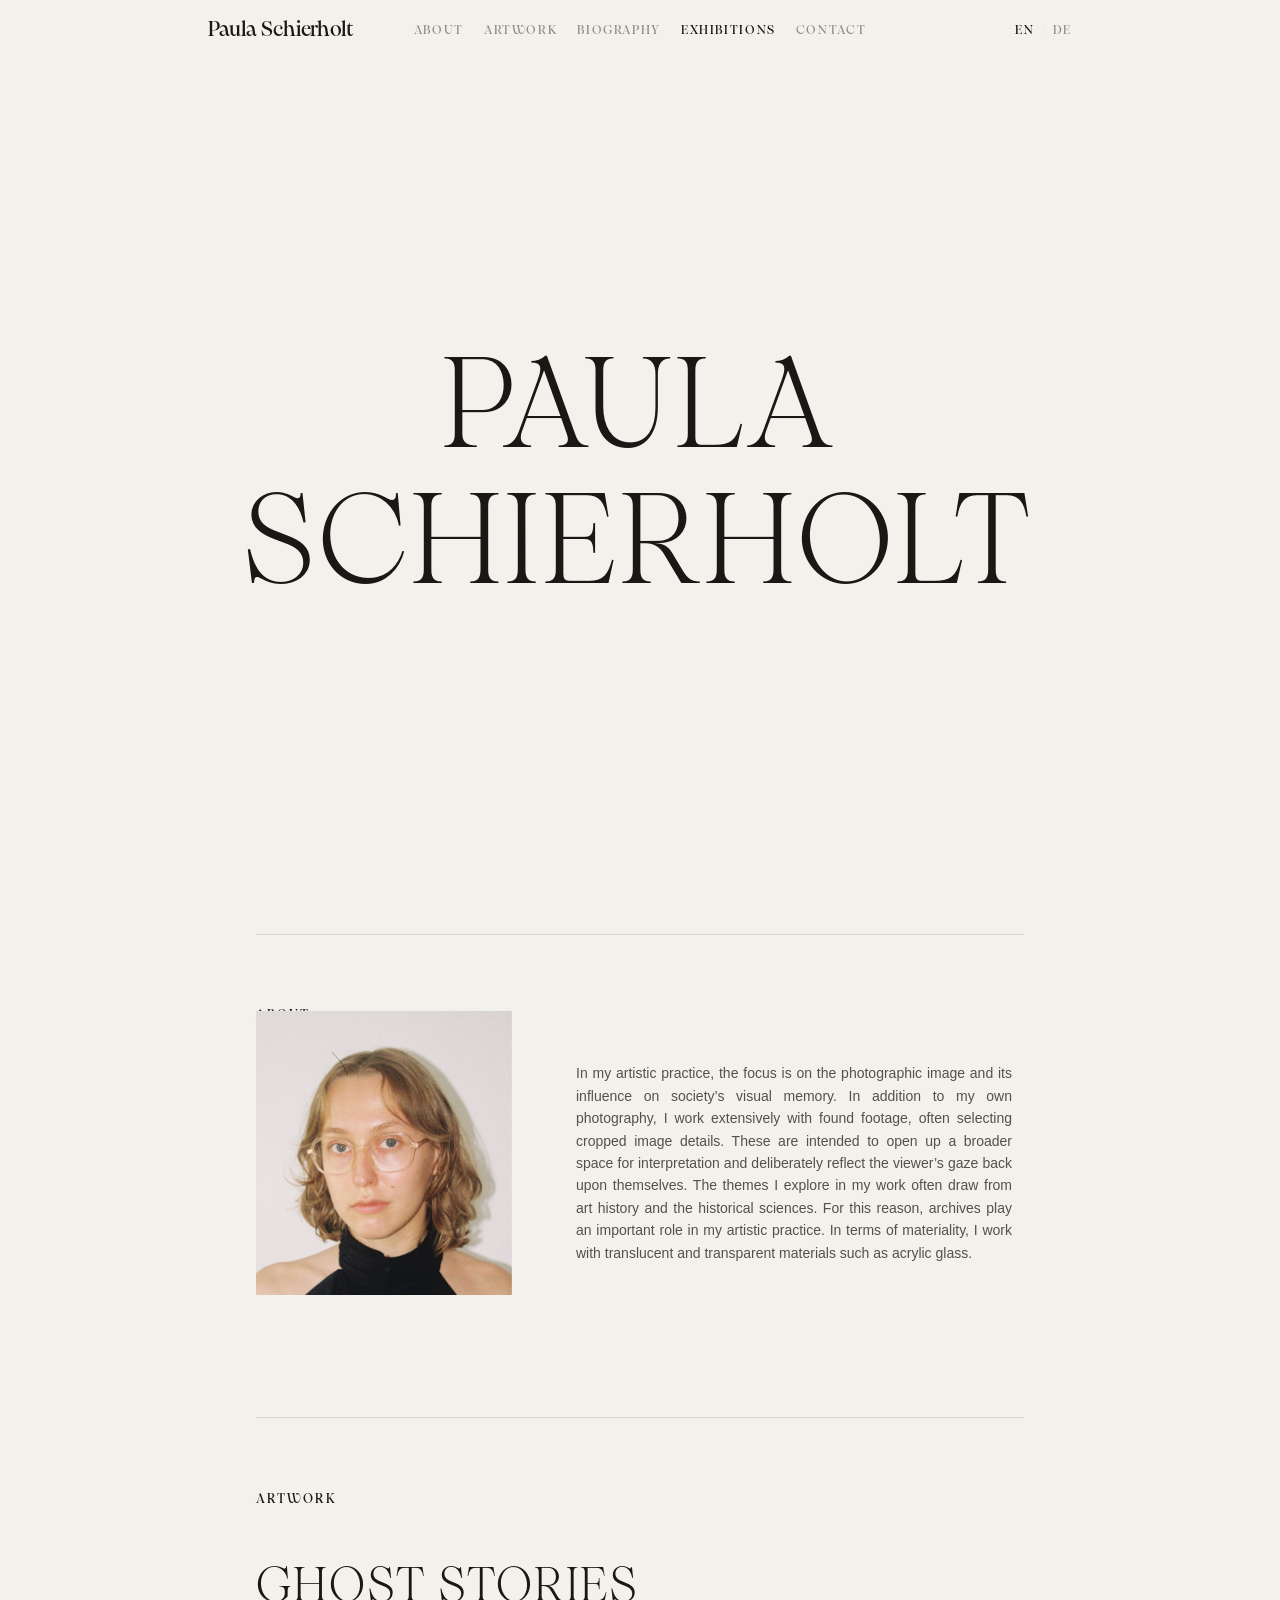
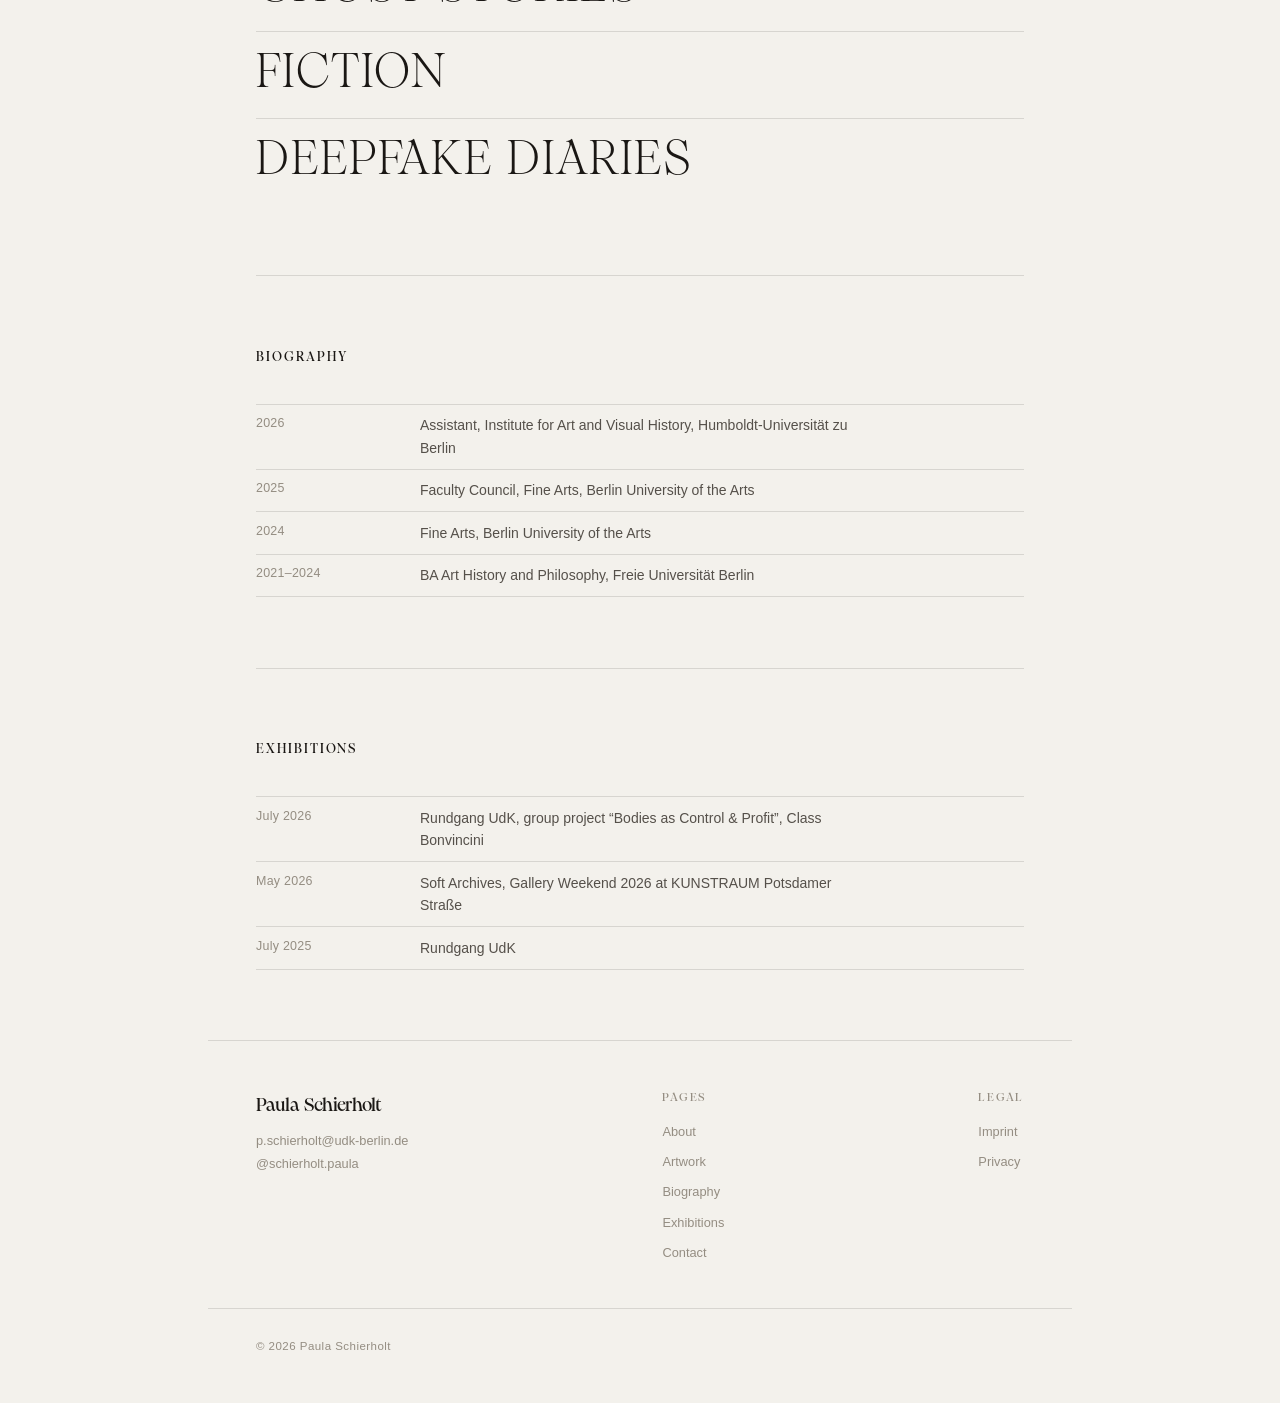
==== index.html @ 26143d78 "Artwork as clickable title list opening a photo modal; parallax; type tweaks - Artwork: big uppercas" ====
<!DOCTYPE html>
<html lang="en" data-lang="en">
<head>
  <meta charset="UTF-8" />
  <meta name="viewport" content="width=device-width, initial-scale=1.0" />
  <meta name="description" content="Paula Schierholt — artist working with the photographic image, found footage, archives and translucent materials." />
  <title>Paula Schierholt</title>
  <link rel="icon" href="assets/favicon.svg" type="image/svg+xml" />
  <link rel="stylesheet" href="css/style.css" />
</head>
<body>
  <a class="skip-link" href="#about"><span class="lang-en">Skip to content</span><span class="lang-de">Zum Inhalt</span></a>

  <header class="site-header">
    <a class="site-title" href="#top">Paula Schierholt</a>
    <nav class="site-nav" aria-label="Primary">
      <a href="#about"><span class="lang-en">About</span><span class="lang-de">Über mich</span></a>
      <a href="#artwork"><span class="lang-en">Artwork</span><span class="lang-de">Kunst</span></a>
      <a href="#biography"><span class="lang-en">Biography</span><span class="lang-de">Biographie</span></a>
      <a href="#exhibitions"><span class="lang-en">Exhibitions</span><span class="lang-de">Ausstellungen</span></a>
      <a href="#contact"><span class="lang-en">Contact</span><span class="lang-de">Kontakt</span></a>
    </nav>
    <div class="lang-switch" role="group" aria-label="Language">
      <button type="button" class="lang-btn" data-set-lang="en" aria-pressed="true">EN</button>
      <span aria-hidden="true" class="lang-switch__sep">/</span>
      <button type="button" class="lang-btn" data-set-lang="de" aria-pressed="false">DE</button>
    </div>
  </header>

  <main id="top" class="site-main">

    <!-- Cover — name -------------------------------------------------------->
    <section class="cover">
      <h1 class="cover__name" data-parallax="0.05">Paula Schierholt</h1>
    </section>

    <!-- About ---------------------------------------------------------------->
    <section id="about" class="section section--about">
      <header class="section__head">
        <h2 class="section__title"><span class="lang-en">About</span><span class="lang-de">Über mich</span></h2>
      </header>
      <div class="about">
        <figure class="about__figure" data-parallax="0.07">
          <img src="assets/img/paula.jpg" alt="Portrait of Paula Schierholt"
               width="1440" height="1600" loading="lazy" />
        </figure>
        <div class="about__text">
          <p class="lang-en">In my artistic practice, the focus is on the photographic image and its influence on society’s visual memory. In addition to my own photography, I work extensively with found footage, often selecting cropped image details. These are intended to open up a broader space for interpretation and deliberately reflect the viewer’s gaze back upon themselves. The themes I explore in my work often draw from art history and the historical sciences. For this reason, archives play an important role in my artistic practice. In terms of materiality, I work with translucent and transparent materials such as acrylic glass.</p>
          <p class="lang-de">Im Zentrum meiner künstlerischen Praxis steht das fotografische Bild und sein Einfluss auf das visuelle Gedächtnis der Gesellschaft. Neben meiner eigenen Fotografie arbeite ich intensiv mit Found Footage und wähle dabei häufig angeschnittene Bildausschnitte. Diese sollen einen größeren Interpretationsraum eröffnen und werfen den Blick der Betrachtenden bewusst auf sie selbst zurück. Die Themen, mit denen ich mich beschäftige, stammen oft aus der Kunstgeschichte und den historischen Wissenschaften. Aus diesem Grund spielen Archive eine wichtige Rolle in meiner künstlerischen Praxis. In Bezug auf die Materialität arbeite ich mit lichtdurchlässigen und transparenten Materialien wie Acrylglas.</p>
        </div>
      </div>
    </section>

    <!-- Artwork -------------------------------------------------------------->
    <section id="artwork" class="section section--artwork">
      <header class="section__head">
        <h2 class="section__title"><span class="lang-en">Artwork</span><span class="lang-de">Kunst</span></h2>
      </header>

      <ul class="worklist">
        <li><button type="button" class="worklist__title" data-work="wd-ghost" aria-haspopup="dialog">Ghost Stories</button></li>
        <li><button type="button" class="worklist__title" data-work="wd-fiction" aria-haspopup="dialog">Fiction</button></li>
        <li><button type="button" class="worklist__title" data-work="wd-deepfake" aria-haspopup="dialog">Deepfake Diaries</button></li>
      </ul>

      <!-- Work details — shown in a modal when a title is clicked -->
      <div class="workdata" hidden>
        <article id="wd-ghost" data-title="Ghost Stories">
          <div class="work__gallery">
            <figure class="work__figure">
              <img src="assets/img/ghost-stories-1.jpg" alt="Ghost Stories — a translucent print on the ground showing four faint, ghostly photographic images." width="1275" height="1700" />
            </figure>
          </div>
          <p class="work__spec"><span class="work__year">2026</span></p>
        </article>

        <article id="wd-fiction" data-title="Fiction">
          <div class="work__gallery">
            <figure class="work__figure">
              <img src="assets/img/fiction-1.jpg" alt="Fiction — installation view: black-and-white archive photographs mounted between acrylic glass, suspended from the ceiling." width="1501" height="2000" />
            </figure>
            <figure class="work__figure">
              <img src="assets/img/fiction-2.jpg" alt="Fiction — detail: cropped archive photographs held between panes of acrylic glass." width="1501" height="2000" />
            </figure>
          </div>
          <p class="work__spec">
            <span class="lang-en">Installation, transparent paper between acrylic glass, archive photos</span>
            <span class="lang-de">Installation, Transparentpapier zwischen Acrylglas, Archivfotografien</span>
            <span class="work__year">2026</span>
          </p>
          <div class="work__desc">
            <div class="lang-en">
              <p>Two family photographs were cut into pieces of equal size. By cutting them up, the background is brought to the foreground. Connections in meaning are revealed, some that have always existed, others that emerged only through the act of cutting. Tiny images take on gigantic proportions. Individual glances, postures, and movements are viewed in isolation and convey more than the original photograph ever could. One discovers hidden dynamics and listens to family members as they tell or withhold their stories. Through these fragments, the photo series opens up a fictional space in which the viewer fills in the gaps with their own narratives, stories drawn from their own memories to complete the incomplete image.</p>
            </div>
            <div class="lang-de">
              <p>Zwei Familienfotografien wurden in gleich große Stücke zerschnitten. Durch das Zerschneiden rückt der Hintergrund in den Vordergrund. Bedeutungszusammenhänge werden sichtbar – manche, die schon immer bestanden, andere, die erst durch den Akt des Schneidens entstanden sind. Winzige Bilder nehmen gigantische Ausmaße an. Einzelne Blicke, Haltungen und Bewegungen werden isoliert betrachtet und sagen mehr aus, als es die ursprüngliche Fotografie je könnte. Man entdeckt verborgene Dynamiken und hört den Familienmitgliedern zu, wie sie ihre Geschichten erzählen oder verschweigen. Durch diese Fragmente eröffnet die Fotoserie einen fiktiven Raum, in dem die Betrachtenden die Lücken mit ihren eigenen Erzählungen füllen – Geschichten aus ihren eigenen Erinnerungen, um das unvollständige Bild zu vervollständigen.</p>
            </div>
          </div>
        </article>

        <article id="wd-deepfake" data-title="Deepfake Diaries">
          <div class="work__gallery">
            <figure class="work__figure">
              <img src="assets/img/deepfake-diaries-1.jpg" alt="Deepfake Diaries — installation view: three illuminated light boxes on a grey wall, each showing a sepia portrait." width="1501" height="2000" />
            </figure>
            <figure class="work__figure">
              <img src="assets/img/deepfake-diaries-2.jpg" alt="Deepfake Diaries — detail: a single illuminated light box showing a softly overlaid portrait." width="1501" height="2000" />
            </figure>
          </div>
          <p class="work__spec">
            <span class="lang-en">Prints on transparent paper, light box</span>
            <span class="lang-de">Drucke auf Transparentpapier, Leuchtkasten</span>
            <span class="work__year">2025</span>
          </p>
          <div class="work__desc">
            <div class="lang-en">
              <p>Reconstructions of past realities are an integral part of historical scholarship. With deepfakes, a new form of visual reconstruction has emerged: it looks deceptively real, but is always merely a replica of what once was. This is because the image draws on traces, photos, letters, voices, and documents, that are preserved in archives and are rarely complete. It is a work with remnants, with fragments.</p>
              <p>The series <em>Deepfake Diaries</em> examines the transformation of memory culture through the use of artificial intelligence. The starting point is the video format of the same name by Terra X, which brings historical figures to life using deepfakes. Here, the digitally generated face of Rosa Luxemburg meets the corresponding archival photograph. Both are printed on transparent paper, lie on top of one another, and together form a new face. The simulation is so precise that the original and the reconstruction almost perfectly align. Only minor deviations betray the illusion.</p>
              <p>But what happens when simulations become the only evidence of a bygone era? Will future generations still be able to distinguish between the original and the simulation? Historical images strive for neutrality. Yet they reflect not only the past, but also the present, the narratives, and the power dynamics of their current context.</p>
            </div>
            <div class="lang-de">
              <p>Rekonstruktionen vergangener Wirklichkeiten sind fester Bestandteil der Geschichtswissenschaft. Mit Deepfakes ist eine neue Form der visuellen Rekonstruktion entstanden: Sie wirkt täuschend echt, ist aber stets nur ein Abbild dessen, was einmal war. Denn das Bild stützt sich auf Spuren – Fotos, Briefe, Stimmen und Dokumente –, die in Archiven bewahrt werden und selten vollständig sind. Es ist eine Arbeit mit Überresten, mit Fragmenten.</p>
              <p>Die Serie <em>Deepfake Diaries</em> untersucht den Wandel der Erinnerungskultur durch den Einsatz künstlicher Intelligenz. Ausgangspunkt ist das gleichnamige Videoformat von Terra X, das historische Persönlichkeiten mithilfe von Deepfakes zum Leben erweckt. Hier trifft das digital erzeugte Gesicht Rosa Luxemburgs auf die entsprechende Archivfotografie. Beide sind auf Transparentpapier gedruckt, liegen übereinander und bilden gemeinsam ein neues Gesicht. Die Simulation ist so präzise, dass Original und Rekonstruktion nahezu vollständig übereinstimmen. Nur geringe Abweichungen verraten die Illusion.</p>
              <p>Doch was geschieht, wenn Simulationen zum einzigen Zeugnis einer vergangenen Epoche werden? Werden künftige Generationen noch zwischen Original und Simulation unterscheiden können? Historische Bilder streben nach Neutralität. Und doch spiegeln sie nicht nur die Vergangenheit wider, sondern auch die Gegenwart, die Narrative und die Machtverhältnisse ihres jeweiligen Kontexts.</p>
            </div>
          </div>
        </article>
      </div>
    </section>

    <!-- Biography ------------------------------------------------------------>
    <section id="biography" class="section section--biography">
      <header class="section__head">
        <h2 class="section__title"><span class="lang-en">Biography</span><span class="lang-de">Biographie</span></h2>
      </header>
      <dl class="timeline">
        <div class="timeline__row">
          <dt class="timeline__year">2026</dt>
          <dd class="timeline__desc">
            <span class="lang-en">Assistant, Institute for Art and Visual History, Humboldt-Universität zu Berlin</span>
            <span class="lang-de">Mitarbeit im Institut für Kunst- und Bildgeschichte, Humboldt-Universität zu Berlin</span>
          </dd>
        </div>
        <div class="timeline__row">
          <dt class="timeline__year">2025</dt>
          <dd class="timeline__desc">
            <span class="lang-en">Faculty Council, Fine Arts, Berlin University of the Arts</span>
            <span class="lang-de">Fakultätsrat Bildende Kunst, Universität der Künste Berlin</span>
          </dd>
        </div>
        <div class="timeline__row">
          <dt class="timeline__year">2024</dt>
          <dd class="timeline__desc">
            <span class="lang-en">Fine Arts, Berlin University of the Arts</span>
            <span class="lang-de">Bildende Kunst, Universität der Künste Berlin</span>
          </dd>
        </div>
        <div class="timeline__row">
          <dt class="timeline__year">2021–2024</dt>
          <dd class="timeline__desc">
            <span class="lang-en">BA Art History and Philosophy, Freie Universität Berlin</span>
            <span class="lang-de">BA Kunstgeschichte und Philosophie, Freie Universität Berlin</span>
          </dd>
        </div>
      </dl>
    </section>

    <!-- Exhibitions ---------------------------------------------------------->
    <section id="exhibitions" class="section section--exhibitions">
      <header class="section__head">
        <h2 class="section__title"><span class="lang-en">Exhibitions</span><span class="lang-de">Ausstellungen</span></h2>
      </header>
      <dl class="timeline">
        <div class="timeline__row">
          <dt class="timeline__year"><span class="lang-en">July 2026</span><span class="lang-de">Juli 2026</span></dt>
          <dd class="timeline__desc">
            <span class="lang-en">Rundgang UdK, group project “Bodies as Control &amp; Profit”, Class Bonvincini</span>
            <span class="lang-de">Rundgang UdK, Gruppenprojekt „Bodies as Control &amp; Profit“, Klasse Bonvincini</span>
          </dd>
        </div>
        <div class="timeline__row">
          <dt class="timeline__year"><span class="lang-en">May 2026</span><span class="lang-de">Mai 2026</span></dt>
          <dd class="timeline__desc">
            <span class="lang-en">Soft Archives, Gallery Weekend 2026 at KUNSTRAUM Potsdamer Straße</span>
            <span class="lang-de">Soft Archives, Gallery Weekend 2026 im KUNSTRAUM Potsdamer Straße</span>
          </dd>
        </div>
        <div class="timeline__row">
          <dt class="timeline__year"><span class="lang-en">July 2025</span><span class="lang-de">Juli 2025</span></dt>
          <dd class="timeline__desc">Rundgang UdK</dd>
        </div>
      </dl>
    </section>

  </main>

  <footer id="contact" class="site-footer">
    <div class="site-footer__cols">
      <address class="footer-contact">
        <p class="footer-contact__name">Paula Schierholt</p>
        <p><a href="mailto:p.schierholt@udk-berlin.de">p.schierholt@udk-berlin.de</a></p>
        <p><a href="https://www.instagram.com/schierholt.paula/" target="_blank" rel="noopener">@schierholt.paula</a></p>
      </address>
      <nav class="footer-nav" aria-label="Pages">
        <h2 class="footer-nav__title"><span class="lang-en">Pages</span><span class="lang-de">Seiten</span></h2>
        <ul>
          <li><a href="#about"><span class="lang-en">About</span><span class="lang-de">Über mich</span></a></li>
          <li><a href="#artwork"><span class="lang-en">Artwork</span><span class="lang-de">Kunst</span></a></li>
          <li><a href="#biography"><span class="lang-en">Biography</span><span class="lang-de">Biographie</span></a></li>
          <li><a href="#exhibitions"><span class="lang-en">Exhibitions</span><span class="lang-de">Ausstellungen</span></a></li>
          <li><a href="#contact"><span class="lang-en">Contact</span><span class="lang-de">Kontakt</span></a></li>
        </ul>
      </nav>
      <nav class="footer-nav" aria-label="Legal">
        <h2 class="footer-nav__title"><span class="lang-en">Legal</span><span class="lang-de">Rechtliches</span></h2>
        <ul>
          <li><a href="impressum.html"><span class="lang-en">Imprint</span><span class="lang-de">Impressum</span></a></li>
          <li><a href="datenschutz.html"><span class="lang-en">Privacy</span><span class="lang-de">Datenschutz</span></a></li>
        </ul>
      </nav>
    </div>
    <hr class="site-footer__rule" />
    <p class="site-footer__copy">&copy; <span id="year"></span> Paula Schierholt</p>
  </footer>

  <script src="js/main.js"></script>
</body>
</html>
---- css/style.css ----
/* ==========================================================================
   Paula Schierholt — stylesheet
   A quiet, gallery-like minimalist layout.
   Body: Helvetica Neue · Titles/display: PP Pangaia
   ========================================================================== */

/* Fonts --------------------------------------------------------------------
   PP Pangaia (Pangram Pangram Foundry) — used for titles and large display.
   Free-for-Personal-Use edition; see assets/fonts/ (EULA + README).
   Only the weight actually referenced in CSS is downloaded by the browser.
   -------------------------------------------------------------------------- */
@font-face {
  font-family: "PP Pangaia";
  src: url("../assets/fonts/PPPangaia-Ultralight.otf") format("opentype");
  font-weight: 200;
  font-style: normal;
  font-display: swap;
}
@font-face {
  font-family: "PP Pangaia";
  src: url("../assets/fonts/PPPangaia-Medium.otf") format("opentype");
  font-weight: 500;
  font-style: normal;
  font-display: swap;
}
@font-face {
  font-family: "PP Pangaia";
  src: url("../assets/fonts/PPPangaia-Bold.otf") format("opentype");
  font-weight: 700;
  font-style: normal;
  font-display: swap;
}
@font-face {
  font-family: "PP Pangaia";
  src: url("../assets/fonts/PPPangaia-UltralightItalic.otf") format("opentype");
  font-weight: 200;
  font-style: italic;
  font-display: swap;
}
@font-face {
  font-family: "PP Pangaia";
  src: url("../assets/fonts/PPPangaia-MediumItalic.otf") format("opentype");
  font-weight: 500;
  font-style: italic;
  font-display: swap;
}

:root {
  /* Warm, archival paper palette */
  --color-bg: #f3f1ec;
  --color-fg: #1a1714;
  --color-soft: #55504a;          /* subtle body-text colour */
  --color-muted: #948d82;
  --color-line: rgba(26, 23, 20, 0.13);

  --font: "Helvetica Neue", Helvetica, Arial, "Segoe UI", Roboto, sans-serif;
  --font-title: "PP Pangaia", "Iowan Old Style", Georgia, "Times New Roman", serif;

  --text: 0.875rem;               /* consistent body-content size */
  --text-small: 0.78rem;          /* secondary: specs, years, labels */
  --measure: 56ch;                /* reading width */
  --max-width: 54rem;             /* centred content column */
  --gutter: clamp(1.25rem, 4vw, 3rem);
  --section-gap: clamp(2.75rem, 5.5vw, 4.5rem);
}

/* Reset --------------------------------------------------------------------- */
*,
*::before,
*::after { box-sizing: border-box; }

html {
  -webkit-text-size-adjust: 100%;
  scroll-behavior: smooth;
  scroll-padding-top: 4.5rem;
  overflow-x: clip;   /* contain the full-bleed cover; keeps sticky header intact */
}

body {
  margin: 0;
  background: var(--color-bg);
  color: var(--color-fg);
  font-family: var(--font);
  font-size: clamp(0.875rem, 0.84rem + 0.12vw, 0.95rem);
  line-height: 1.6;
  font-weight: 400;
  -webkit-font-smoothing: antialiased;
  text-rendering: optimizeLegibility;
}

img { max-width: 100%; height: auto; display: block; }

a {
  color: inherit;
  text-decoration: none;
  text-underline-offset: 0.18em;
  text-decoration-thickness: 1px;
}
a:hover,
a:focus-visible { text-decoration: underline; }

:focus-visible {
  outline: 2px solid var(--color-fg);
  outline-offset: 3px;
}

/* Language toggle ----------------------------------------------------------- */
html[data-lang="en"] .lang-de { display: none; }
html[data-lang="de"] .lang-en { display: none; }

/* Skip link ----------------------------------------------------------------- */
.skip-link {
  position: absolute;
  left: -999px;
  top: 0;
  background: var(--color-fg);
  color: var(--color-bg);
  padding: 0.5rem 0.9rem;
  z-index: 100;
}
.skip-link:focus { left: 0.5rem; top: 0.5rem; }

/* Header -------------------------------------------------------------------- */
.site-header {
  position: sticky;
  top: 0;
  z-index: 50;
  display: grid;
  grid-template-columns: 1fr auto 1fr;
  align-items: center;
  gap: 0.5rem 1.5rem;
  padding-block: 0.9rem;
  padding-inline: max(var(--gutter), calc((100% - var(--max-width)) / 2));
  background: color-mix(in srgb, var(--color-bg) 86%, transparent);
  backdrop-filter: saturate(140%) blur(8px);
  transition: transform 0.3s ease;
}
.site-header--hidden { transform: translateY(-100%); }
.site-title { justify-self: start; }
.site-nav { justify-self: center; }
.lang-switch { justify-self: end; }

@media (max-width: 46rem) {
  .site-header { grid-template-columns: 1fr auto; row-gap: 0.6rem; }
  .site-title { grid-column: 1; }
  .lang-switch { grid-column: 2; }
  .site-nav { grid-column: 1 / -1; justify-self: center; }
}

.site-title {
  font-family: var(--font-title);
  font-size: clamp(1.05rem, 0.95rem + 0.5vw, 1.3rem);
  font-weight: 500;
  letter-spacing: 0.01em;
  white-space: nowrap;
}

.site-nav {
  display: flex;
  flex-wrap: wrap;
  gap: 0.8rem 1.25rem;
}
.site-nav a {
  font-family: var(--font-title);
  font-size: 0.78rem;
  letter-spacing: 0.13em;
  text-transform: uppercase;
  color: var(--color-muted);
}
.site-nav a:hover,
.site-nav a:focus-visible {
  color: var(--color-fg);
  text-decoration: none;
}
.site-nav a[aria-current="true"] { color: var(--color-fg); }

/* Language switch ----------------------------------------------------------- */
.lang-switch {
  display: flex;
  align-items: baseline;
  gap: 0.4rem;
  font-family: var(--font-title);
  font-size: 0.78rem;
  letter-spacing: 0.13em;
}
.lang-btn {
  appearance: none;
  background: none;
  border: 0;
  margin: 0;
  padding: 0;
  cursor: pointer;
  font: inherit;
  letter-spacing: inherit;
  color: var(--color-muted);
  transition: color 0.2s ease;
}
.lang-btn:hover { color: var(--color-fg); }
.lang-btn[aria-pressed="true"] { color: var(--color-fg); }
.lang-switch__sep { color: var(--color-line); }

/* Main / layout ------------------------------------------------------------- */
.site-main {
  width: 100%;
  max-width: var(--max-width);
  margin-inline: auto;
  padding-inline: var(--gutter);
}

.section {
  padding-block: var(--section-gap);
  border-top: 1px solid var(--color-line);
}
.section:first-child { border-top: 0; }

/* Cover — name, fills the first view (full-bleed) -------------------------- */
.cover {
  min-height: calc(100vh - 3.75rem);
  min-height: calc(100svh - 3.75rem);
  margin-inline: calc(50% - 50vw);   /* break out of the centred column */
  margin-bottom: clamp(1rem, 3vw, 2rem);
  padding-inline: var(--gutter);
  display: flex;
  align-items: center;
  justify-content: center;
}
.cover__name {
  margin: 0;
  font-family: var(--font-title);
  font-size: clamp(2.5rem, 11vw, 8rem);
  font-weight: 200;                 /* Ultralight — thinner */
  line-height: 1.06;
  letter-spacing: 0.05em;
  text-transform: uppercase;        /* big (capital) letters */
  text-align: center;
  text-wrap: balance;
}

.section__head {
  margin-bottom: clamp(1.4rem, 3vw, 2.25rem);
}
.section__title {
  margin: 0;
  font-family: var(--font-title);
  font-size: 0.82rem;
  font-weight: 500;
  letter-spacing: 0.15em;
  text-transform: uppercase;
}

/* About --------------------------------------------------------------------- */
.about {
  display: grid;
  grid-template-columns: minmax(0, 16rem) minmax(0, 1fr);
  gap: clamp(1.5rem, 5vw, 4rem);
  align-items: start;
}
.about__figure { margin: 0; }
.about__figure img { width: 100%; }
.about__text {
  max-width: var(--measure);
  font-size: var(--text);
  color: var(--color-soft);
  text-align: justify;
  hyphens: auto;
  -webkit-hyphens: auto;
}
.about__text p { margin: 0; }

@media (max-width: 46rem) {
  .about { grid-template-columns: 1fr; }
  .about__figure { max-width: 15rem; }
}

/* Artwork ------------------------------------------------------------------- */
.work {
  padding-top: clamp(1.75rem, 4vw, 2.75rem);
  padding-bottom: clamp(1.1rem, 2.4vw, 1.6rem);
}
.work + .work { border-top: 1px solid var(--color-line); }
.work:first-of-type { padding-top: 0; }
.work:last-of-type { border-bottom: 1px solid var(--color-line); }

.work__intro {
  display: flex;
  align-items: baseline;
  justify-content: space-between;
  flex-wrap: wrap;
  gap: 0.4rem 1.5rem;
  margin-bottom: clamp(1.1rem, 2.4vw, 1.75rem);
}
.work__title {
  margin: 0;
  font-family: var(--font-title);
  font-size: clamp(1.05rem, 0.95rem + 0.5vw, 1.3rem);  /* matches .site-title */
  font-weight: 500;
  letter-spacing: 0.01em;
}
.work__spec {
  margin: 0;
  font-family: var(--font-title);
  font-style: italic;
  font-weight: 200;
  letter-spacing: 0.05em;
  color: var(--color-soft);
  font-size: var(--text);
  text-align: right;
}
.work__year { display: block; }

.work__gallery {
  display: grid;
  grid-template-columns: repeat(2, 1fr);
  gap: clamp(0.75rem, 1.8vw, 1.5rem);
  align-items: start;
}
.work__figure { margin: 0; }
.work__figure img {
  width: 100%;
  display: block;
  cursor: zoom-in;   /* subtle, native zoom affordance — no icon overlay */
}

@media (max-width: 40rem) {
  .work__gallery { grid-template-columns: 1fr; max-width: 22rem; }
  .work__intro { max-width: 22rem; }
  .work__spec { text-align: left; }
}

/* Unfolding description ----------------------------------------------------- */
.work__text {
  margin-top: clamp(0.85rem, 1.6vw, 1.15rem);
  border-top: 1px solid var(--color-line);
}
.work__text > summary {
  list-style: none;
  cursor: pointer;
  display: inline-flex;
  align-items: center;
  gap: 0.5rem;
  padding: 0.55rem 0 0;
  font-size: 0.72rem;
  letter-spacing: 0.02em;
  color: var(--color-muted);
  transition: color 0.2s ease;
}
.work__text > summary::-webkit-details-marker { display: none; }
.work__text > summary::before {
  content: "";
  width: 0.4rem;
  height: 0.4rem;
  flex: none;
  border-right: 1px solid currentColor;
  border-bottom: 1px solid currentColor;
  transform: translateY(-0.1rem) rotate(45deg);   /* chevron ▼ */
  transition: transform 0.25s ease;
}
.work__text[open] > summary::before {
  transform: translateY(0.05rem) rotate(-135deg); /* chevron ▲ */
}
.work__text > summary:hover { color: var(--color-fg); }

.work__toggle-label--open { display: none; }
.work__text[open] .work__toggle-label--closed { display: none; }
.work__text[open] .work__toggle-label--open { display: inline; }

.work__prose {
  padding-top: 0.6rem;
  max-width: var(--measure);
  color: var(--color-soft);
  font-size: var(--text);
}
.work__prose p { margin: 0 0 0.9em; }
.work__prose p:last-child { margin-bottom: 0; }

/* Artwork — clickable title list ------------------------------------------- */
.worklist { list-style: none; margin: 0; padding: 0; }
.worklist li + li { border-top: 1px solid var(--color-line); }
.worklist__title {
  display: block;
  width: 100%;
  text-align: left;
  appearance: none;
  background: none;
  border: 0;
  cursor: pointer;
  padding: clamp(0.55rem, 1.5vw, 1rem) 0;
  color: var(--color-fg);
  font-family: var(--font-title);
  font-weight: 200;
  font-size: clamp(1.6rem, 4.5vw, 3rem);
  line-height: 1.12;
  letter-spacing: 0.06em;
  text-transform: uppercase;
}
.worklist__title:hover,
.worklist__title:focus-visible { font-style: italic; }

/* Artwork — modal (photos + title + read more) ----------------------------- */
.wmodal {
  position: fixed;
  inset: 0;
  z-index: 200;
  display: flex;
  flex-direction: column;
  padding: clamp(1rem, 4vw, 3rem);
  background: color-mix(in srgb, var(--color-bg) 92%, #000);
  opacity: 0;
  visibility: hidden;
  transition: opacity 0.2s ease, visibility 0.2s ease;
  overflow-y: auto;
}
.wmodal[aria-hidden="false"] { opacity: 1; visibility: visible; }
.wmodal__close {
  position: fixed;
  top: clamp(0.75rem, 2vw, 1.5rem);
  right: clamp(0.75rem, 2vw, 1.5rem);
  appearance: none;
  background: none;
  border: 0;
  padding: 0.5rem;
  cursor: pointer;
  color: var(--color-fg);
  font-size: 1.6rem;
  line-height: 1;
  z-index: 2;
}
.wmodal__scroll { margin: auto; width: 100%; }
.wmodal__inner {
  max-width: 64rem;
  margin-inline: auto;
  display: flex;
  flex-direction: column;
  align-items: center;
  gap: clamp(1.25rem, 3vw, 2rem);
}
.wmodal__gallery {
  display: flex;
  justify-content: center;
  align-items: flex-start;
  gap: clamp(0.75rem, 2vw, 1.5rem);
  width: 100%;
}
.wmodal__gallery img {
  max-height: 60vh;
  width: auto;
  max-width: 100%;
  object-fit: contain;
}
.wmodal__gallery[data-count="2"] img { max-width: 48%; }
.wmodal__meta { text-align: center; max-width: var(--measure); width: 100%; }
.wmodal__title {
  margin: 0;
  font-family: var(--font-title);
  font-weight: 200;
  font-size: clamp(1.3rem, 3vw, 2rem);
  letter-spacing: 0.06em;
  text-transform: uppercase;
}
.wmodal__spec {
  margin: 0.5rem 0 0;
  font-family: var(--font-title);
  font-style: italic;
  font-weight: 200;
  letter-spacing: 0.05em;
  color: var(--color-soft);
  font-size: var(--text);
}
.wmodal__textwrap { margin-top: 0.5rem; display: flex; justify-content: center; }
.wmodal .work__text { border-top: 0; margin-top: 0; }
.wmodal .work__prose { text-align: left; }

@media (max-width: 40rem) {
  .wmodal__gallery { flex-wrap: wrap; }
  .wmodal__gallery img,
  .wmodal__gallery[data-count="2"] img { max-width: 100%; max-height: 44vh; }
}

/* Timeline (biography / exhibitions) ---------------------------------------- */
.timeline { margin: 0; }
.timeline__row {
  display: grid;
  grid-template-columns: 8.5rem 1fr;
  gap: 0.3rem 1.75rem;
  padding: 0.6rem 0;
  border-top: 1px solid var(--color-line);
}
.timeline__row:last-child { border-bottom: 1px solid var(--color-line); }
.timeline__year {
  margin: 0;
  font-size: var(--text-small);
  color: var(--color-muted);
  font-variant-numeric: tabular-nums;
  letter-spacing: 0.02em;
}
.timeline__desc {
  margin: 0;
  max-width: var(--measure);
  font-size: var(--text);
  color: var(--color-soft);
}

@media (max-width: 40rem) {
  .timeline__row { grid-template-columns: 1fr; gap: 0.15rem; }
}

/* Contact ------------------------------------------------------------------- */
.contact {
  font-style: normal;
  font-size: var(--text);
  line-height: 1.9;
  color: var(--color-muted);        /* same shade as .work__spec */
}
.contact p { margin: 0; }
.contact__name { font-weight: 500; }
.contact a { color: inherit; }
.contact a:hover,
.contact a:focus-visible { color: var(--color-fg); }

/* Legal pages --------------------------------------------------------------- */
.legal__body {
  max-width: var(--measure);
  font-size: var(--text);
  color: var(--color-soft);
}
.legal__body p { margin: 0 0 1em; }
.legal__body p:last-child { margin-bottom: 0; }
.legal__note { color: var(--color-muted); }

/* Footer -------------------------------------------------------------------- */
.site-footer {
  max-width: var(--max-width);
  margin-inline: auto;
  padding: clamp(2rem, 4vw, 3rem) var(--gutter) 3rem;
  border-top: 1px solid var(--color-line);
  color: var(--color-muted);
}
.site-footer__cols {
  display: flex;
  flex-wrap: wrap;
  justify-content: space-between;
  gap: 2rem 3rem;
}
.footer-contact {
  font-style: normal;
  color: var(--color-muted);
  font-size: 0.8rem;
  line-height: 1.85;
}
.footer-contact p { margin: 0; }
.footer-contact__name {
  font-family: var(--font-title);
  font-size: 1.15rem;
  color: var(--color-fg);
  margin-bottom: 0.35rem !important;
}
.footer-contact a { color: inherit; }
.footer-contact a:hover,
.footer-contact a:focus-visible { color: var(--color-fg); }
.footer-nav__title {
  margin: 0 0 0.7rem;
  font-family: var(--font-title);
  font-size: 0.72rem;
  font-weight: 500;
  letter-spacing: 0.15em;
  text-transform: uppercase;
  color: var(--color-muted);
}
.footer-nav ul {
  list-style: none;
  margin: 0;
  padding: 0;
  display: flex;
  flex-direction: column;
  gap: 0.4rem;
}
.footer-nav a { color: var(--color-muted); font-size: 0.8rem; }
.footer-nav a:hover,
.footer-nav a:focus-visible { color: var(--color-fg); text-decoration: none; }
.site-footer__rule {
  border: 0;
  border-top: 1px solid var(--color-line);
  /* extend into the gutters so it matches the footer's top rule length */
  margin: clamp(1.75rem, 4vw, 2.75rem) calc(-1 * var(--gutter)) clamp(1.1rem, 2.5vw, 1.75rem);
}
.site-footer__copy {
  margin: 0;
  font-size: 0.72rem;
  letter-spacing: 0.04em;
}

/* Lightbox ------------------------------------------------------------------ */
.lightbox {
  position: fixed;
  inset: 0;
  z-index: 200;
  display: flex;
  align-items: center;
  justify-content: center;
  padding: clamp(1rem, 4vw, 3rem);
  background: color-mix(in srgb, var(--color-bg) 92%, #000);
  opacity: 0;
  visibility: hidden;
  transition: opacity 0.2s ease, visibility 0.2s ease;
  cursor: zoom-out;
}
.lightbox[aria-hidden="false"] { opacity: 1; visibility: visible; }
.lightbox__img {
  max-width: 100%;
  max-height: 100%;
  width: auto;
  height: auto;
  box-shadow: 0 1.5rem 4rem rgba(0, 0, 0, 0.25);
}
.lightbox__close {
  position: absolute;
  top: clamp(0.75rem, 2vw, 1.5rem);
  right: clamp(0.75rem, 2vw, 1.5rem);
  appearance: none;
  background: none;
  border: 0;
  padding: 0.5rem;
  cursor: pointer;
  color: var(--color-fg);
  font-size: 1.5rem;
  line-height: 1;
}
.lightbox__nav {
  position: absolute;
  top: 50%;
  transform: translateY(-50%);
  appearance: none;
  background: none;
  border: 0;
  padding: 0.5rem 0.75rem;
  cursor: pointer;
  color: var(--color-fg);
  font-size: 2rem;
  line-height: 1;
  opacity: 0.55;
  transition: opacity 0.2s ease;
}
.lightbox__nav:hover,
.lightbox__nav:focus-visible { opacity: 1; }
.lightbox__prev { left: clamp(0.25rem, 2vw, 1.5rem); }
.lightbox__next { right: clamp(0.25rem, 2vw, 1.5rem); }

/* Motion preferences -------------------------------------------------------- */
[data-parallax] { will-change: transform; }

@media (prefers-reduced-motion: reduce) {
  html { scroll-behavior: auto; }
  * { transition: none !important; }
  [data-parallax] { transform: none !important; }
}
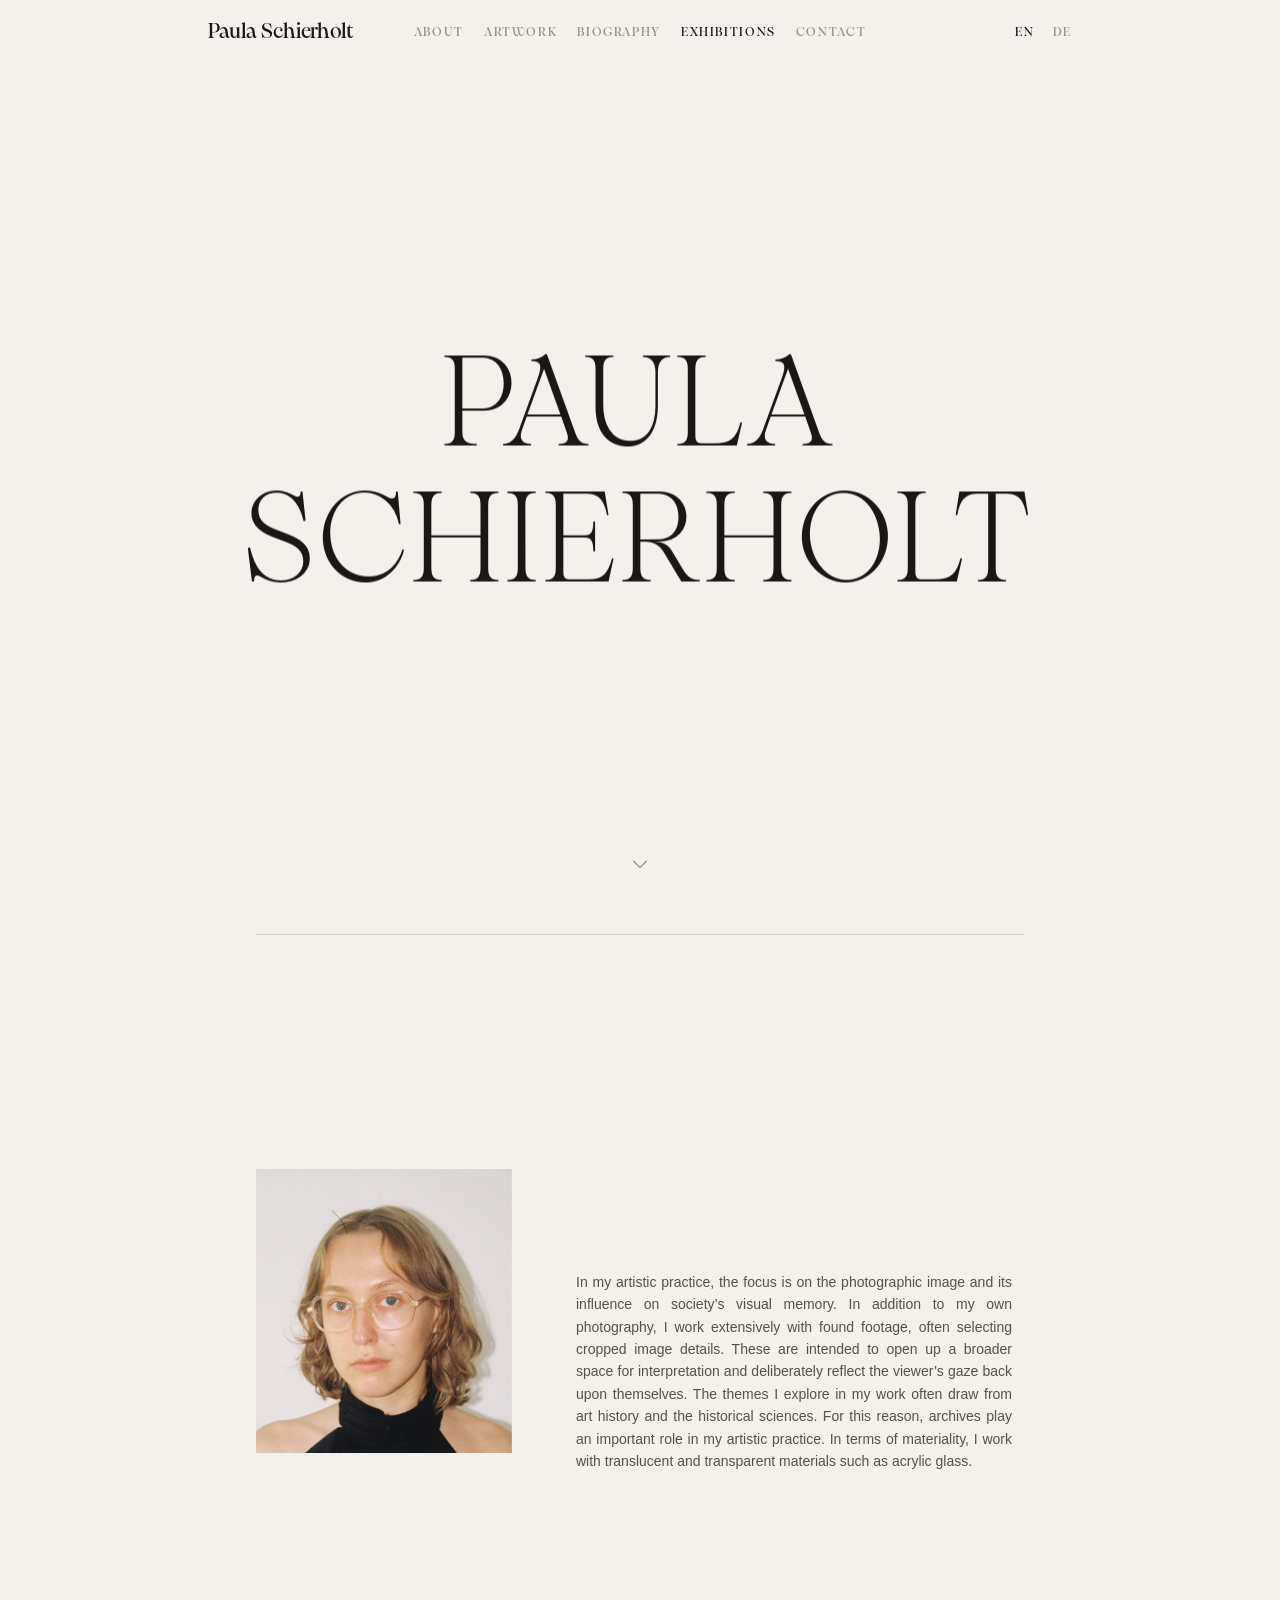
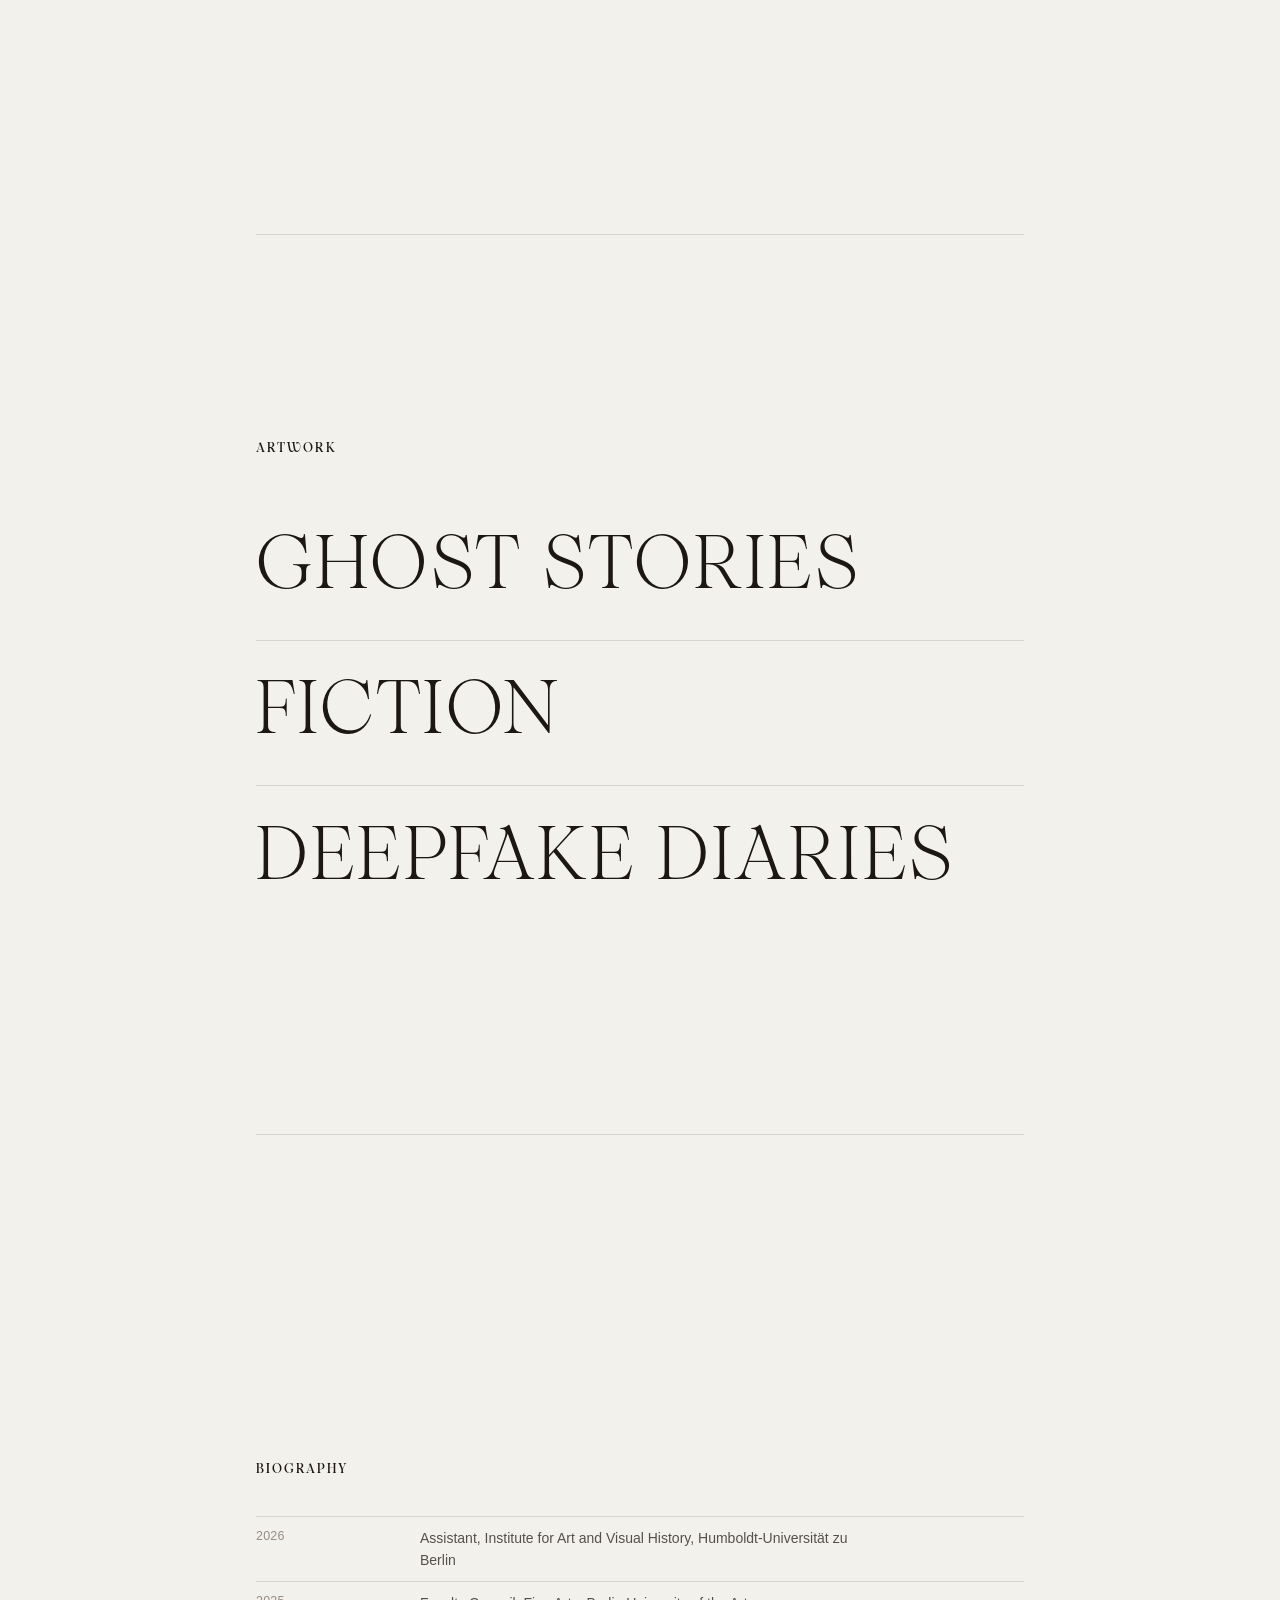
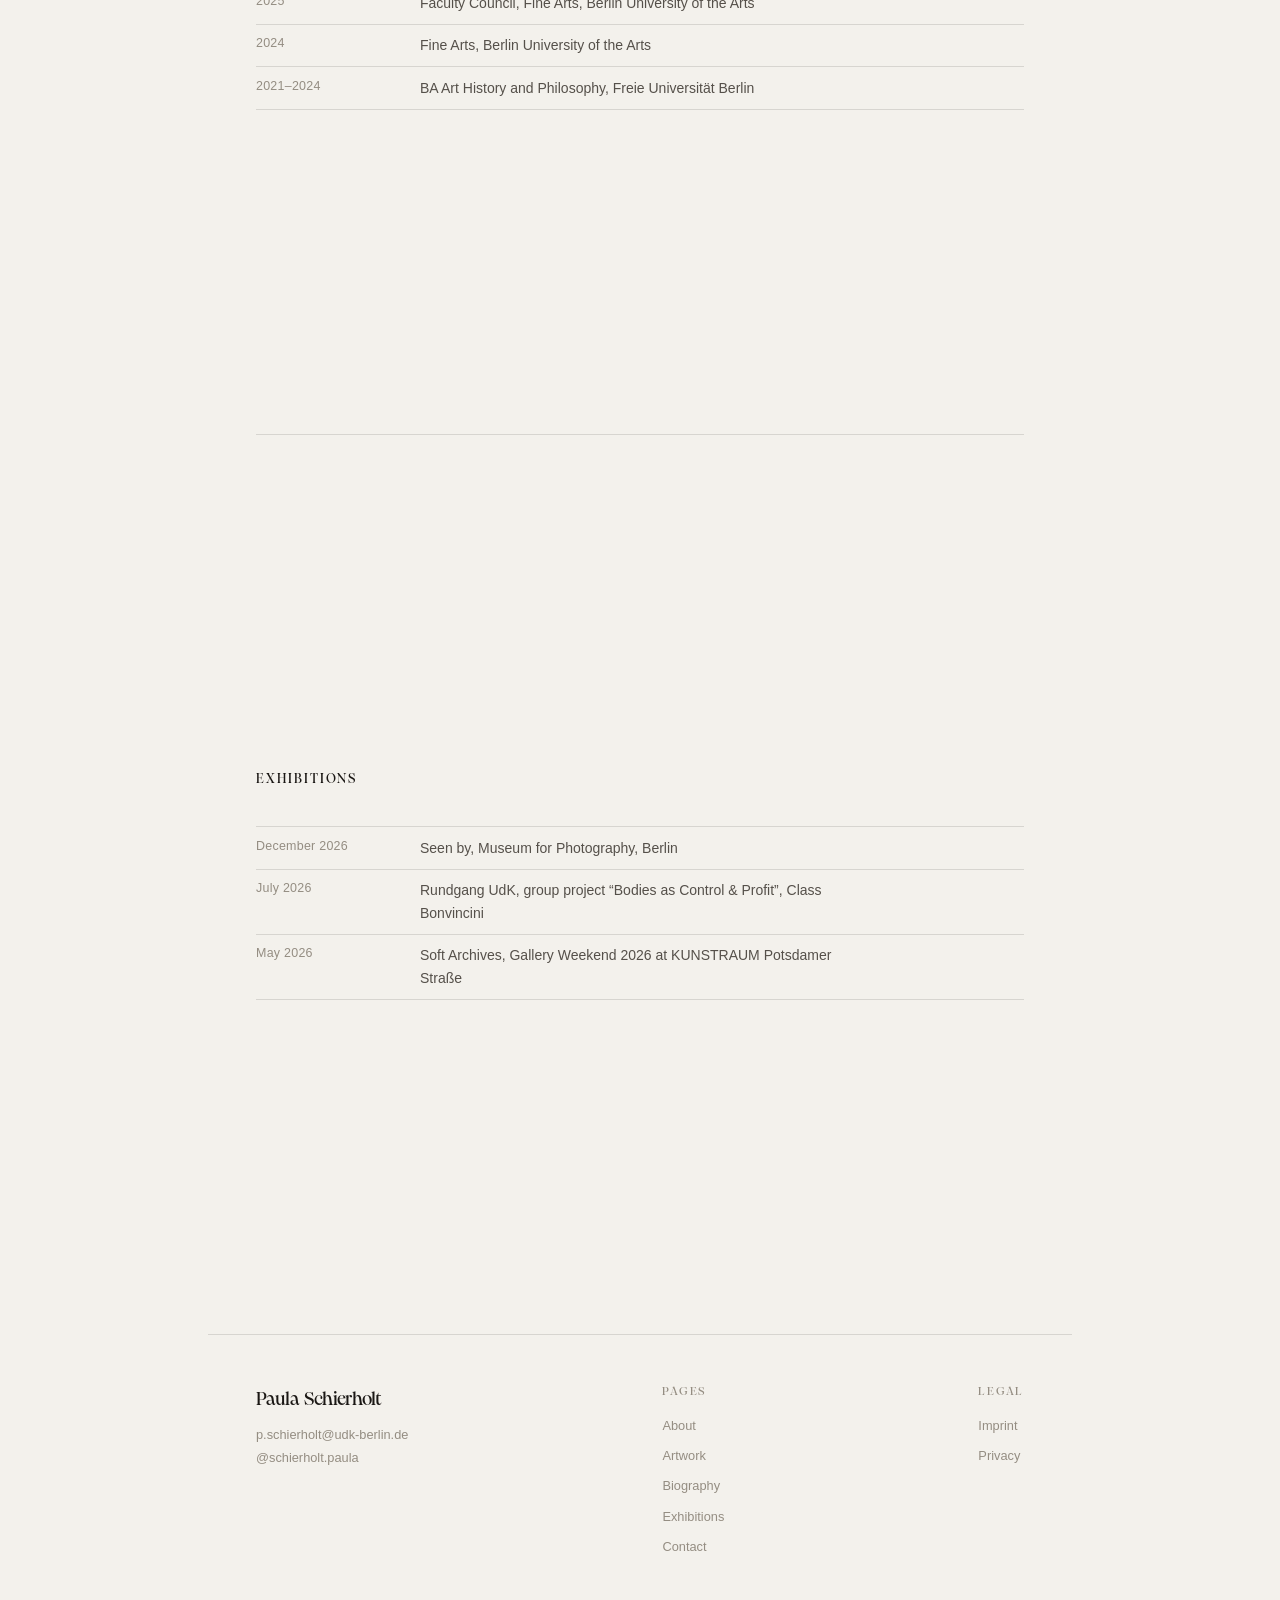
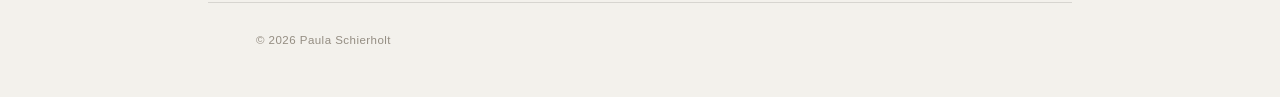
==== commit ae7dade9: "Full-screen sections + snap, scroll hint, stronger parallax, wider read-more - Every section fills t" ====
--- a/index.html
+++ b/index.html
@@ -31,7 +31,10 @@
 
     <!-- Cover — name -------------------------------------------------------->
     <section class="cover">
-      <h1 class="cover__name" data-parallax="0.05">Paula Schierholt</h1>
+      <h1 class="cover__name" data-parallax="0.09">Paula Schierholt</h1>
+      <a class="cover__scroll" href="#about" aria-label="Scroll down">
+        <svg viewBox="0 0 24 24" width="22" height="22" fill="none" stroke="currentColor" stroke-width="1.4" stroke-linecap="round" stroke-linejoin="round"><path d="M5 9l7 7 7-7"/></svg>
+      </a>
     </section>
 
     <!-- About ---------------------------------------------------------------->
@@ -40,7 +43,7 @@
         <h2 class="section__title"><span class="lang-en">About</span><span class="lang-de">Über mich</span></h2>
       </header>
       <div class="about">
-        <figure class="about__figure" data-parallax="0.07">
+        <figure class="about__figure" data-parallax="0.12">
           <img src="assets/img/paula.jpg" alt="Portrait of Paula Schierholt"
                width="1440" height="1600" loading="lazy" />
         </figure>
@@ -172,6 +175,13 @@
       </header>
       <dl class="timeline">
         <div class="timeline__row">
+          <dt class="timeline__year"><span class="lang-en">December 2026</span><span class="lang-de">Dezember 2026</span></dt>
+          <dd class="timeline__desc">
+            <span class="lang-en">Seen by, Museum for Photography, Berlin</span>
+            <span class="lang-de">Seen by, Museum für Fotografie, Berlin</span>
+          </dd>
+        </div>
+        <div class="timeline__row">
           <dt class="timeline__year"><span class="lang-en">July 2026</span><span class="lang-de">Juli 2026</span></dt>
           <dd class="timeline__desc">
             <span class="lang-en">Rundgang UdK, group project “Bodies as Control &amp; Profit”, Class Bonvincini</span>
@@ -184,10 +194,6 @@
             <span class="lang-en">Soft Archives, Gallery Weekend 2026 at KUNSTRAUM Potsdamer Straße</span>
             <span class="lang-de">Soft Archives, Gallery Weekend 2026 im KUNSTRAUM Potsdamer Straße</span>
           </dd>
-        </div>
-        <div class="timeline__row">
-          <dt class="timeline__year"><span class="lang-en">July 2025</span><span class="lang-de">Juli 2025</span></dt>
-          <dd class="timeline__desc">Rundgang UdK</dd>
         </div>
       </dl>
     </section>
--- a/css/style.css
+++ b/css/style.css
@@ -74,6 +74,7 @@
   scroll-behavior: smooth;
   scroll-padding-top: 4.5rem;
   overflow-x: clip;   /* contain the full-bleed cover; keeps sticky header intact */
+  scroll-snap-type: y proximity;   /* pause at each full-screen section */
 }
 
 body {
@@ -208,13 +209,20 @@
 }
 
 .section {
+  min-height: 100vh;
+  min-height: 100svh;
+  display: flex;
+  flex-direction: column;
+  justify-content: center;
   padding-block: var(--section-gap);
   border-top: 1px solid var(--color-line);
+  scroll-snap-align: start;
 }
 .section:first-child { border-top: 0; }
 
 /* Cover — name, fills the first view (full-bleed) -------------------------- */
 .cover {
+  position: relative;
   min-height: calc(100vh - 3.75rem);
   min-height: calc(100svh - 3.75rem);
   margin-inline: calc(50% - 50vw);   /* break out of the centred column */
@@ -223,6 +231,22 @@
   display: flex;
   align-items: center;
   justify-content: center;
+  scroll-snap-align: start;
+}
+.cover__scroll {
+  position: absolute;
+  left: 50%;
+  bottom: clamp(1rem, 3vh, 2.5rem);
+  transform: translateX(-50%);
+  color: var(--color-muted);
+  transition: color 0.2s ease;
+}
+.cover__scroll:hover,
+.cover__scroll:focus-visible { color: var(--color-fg); }
+.cover__scroll svg { display: block; animation: scrollHint 1.8s ease-in-out infinite; }
+@keyframes scrollHint {
+  0%, 100% { transform: translateY(0); }
+  50% { transform: translateY(0.3rem); }
 }
 .cover__name {
   margin: 0;
@@ -384,12 +408,12 @@
   background: none;
   border: 0;
   cursor: pointer;
-  padding: clamp(0.55rem, 1.5vw, 1rem) 0;
+  padding: clamp(0.9rem, 2.4vw, 1.9rem) 0;
   color: var(--color-fg);
   font-family: var(--font-title);
   font-weight: 200;
-  font-size: clamp(1.6rem, 4.5vw, 3rem);
-  line-height: 1.12;
+  font-size: clamp(2.1rem, 6.5vw, 4.75rem);
+  line-height: 1.1;
   letter-spacing: 0.06em;
   text-transform: uppercase;
 }
@@ -466,9 +490,26 @@
   color: var(--color-soft);
   font-size: var(--text);
 }
-.wmodal__textwrap { margin-top: 0.5rem; display: flex; justify-content: center; }
-.wmodal .work__text { border-top: 0; margin-top: 0; }
-.wmodal .work__prose { text-align: left; }
+.wmodal__textwrap {
+  margin-top: 0.5rem;
+  width: 100%;
+  display: flex;
+  flex-direction: column;
+  align-items: center;
+}
+.wmodal .work__text { border-top: 0; margin-top: 0; width: 100%; }
+.wmodal .work__text > summary { display: flex; justify-content: center; }
+.wmodal .work__prose {
+  max-width: none;            /* spread across the whole modal width */
+  text-align: justify;
+  hyphens: auto;
+  -webkit-hyphens: auto;
+}
+.wmodal .work__text[open] .work__prose { animation: proseIn 0.45s ease both; }
+@keyframes proseIn {
+  from { opacity: 0; transform: translateY(1rem); }
+  to   { opacity: 1; transform: translateY(0); }
+}
 
 @media (max-width: 40rem) {
   .wmodal__gallery { flex-wrap: wrap; }
@@ -650,6 +691,6 @@
 
 @media (prefers-reduced-motion: reduce) {
   html { scroll-behavior: auto; }
-  * { transition: none !important; }
+  *, *::before, *::after { transition: none !important; animation: none !important; }
   [data-parallax] { transform: none !important; }
 }
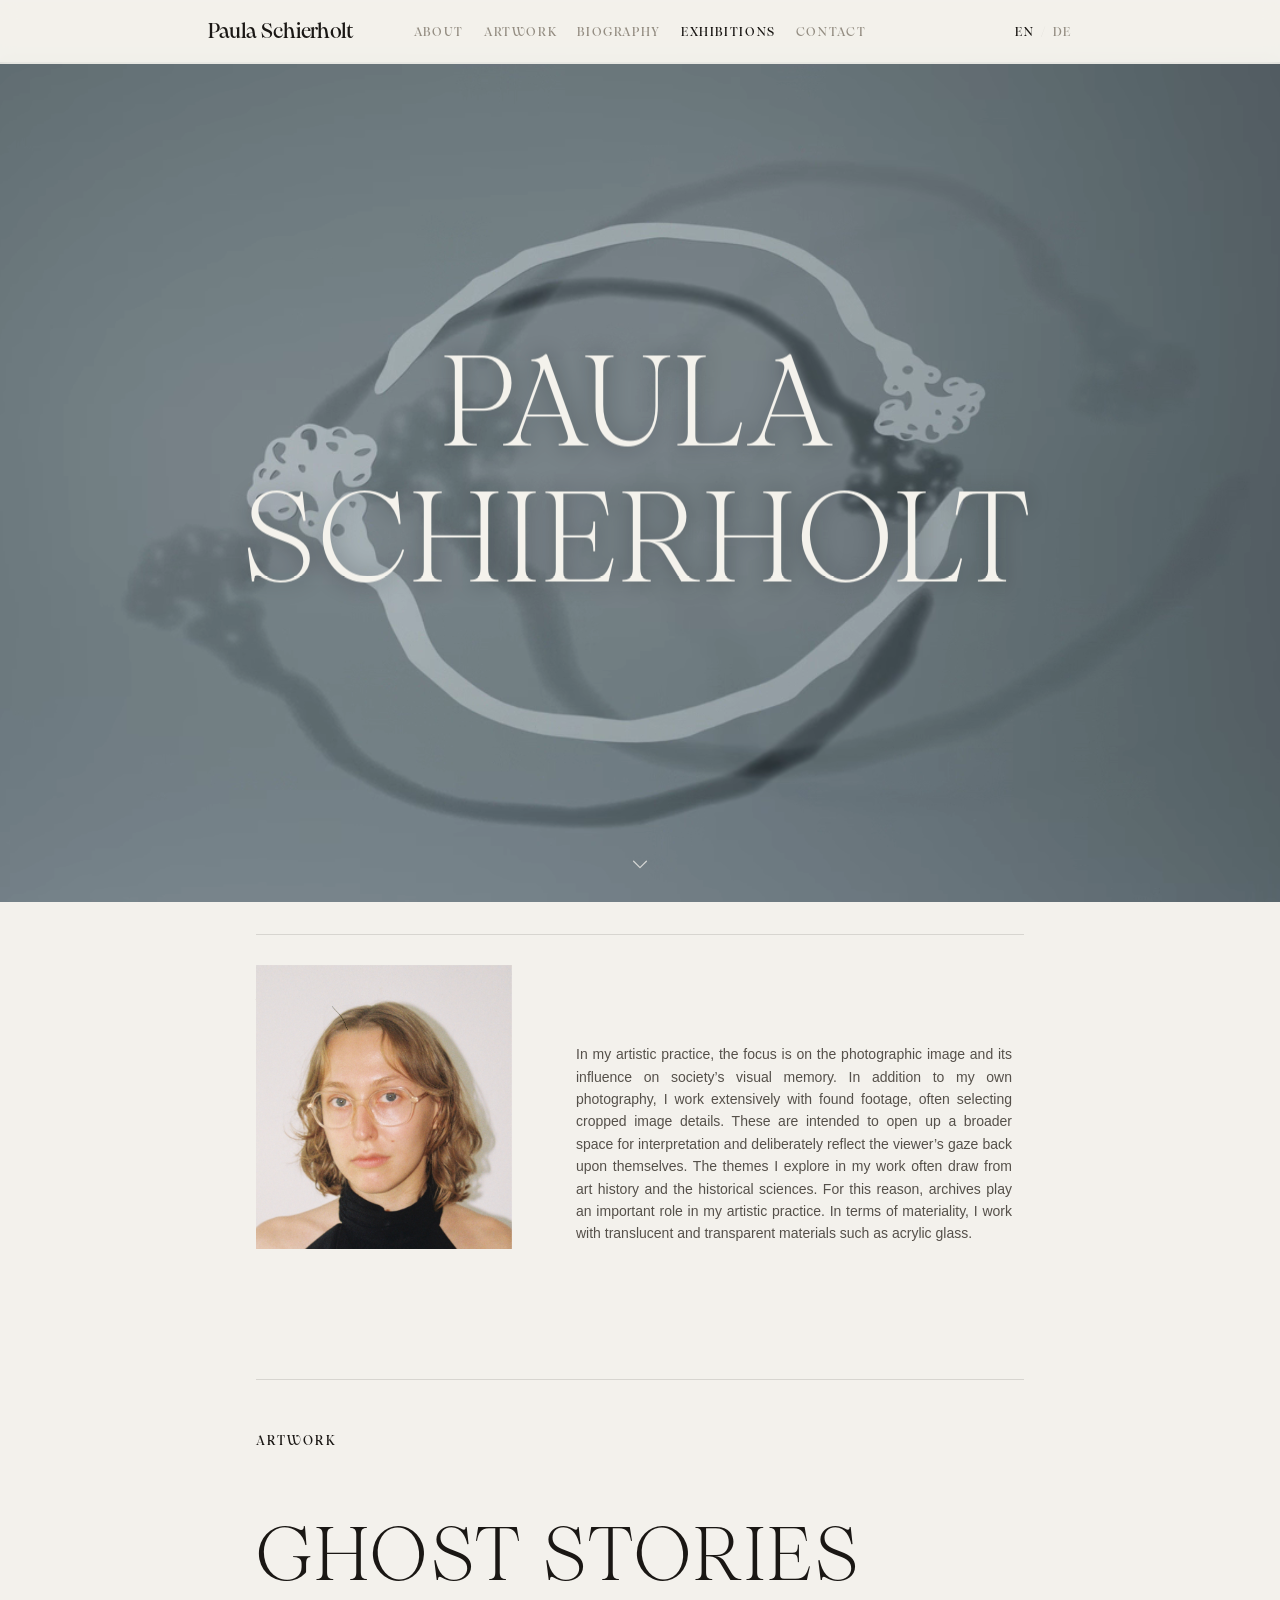
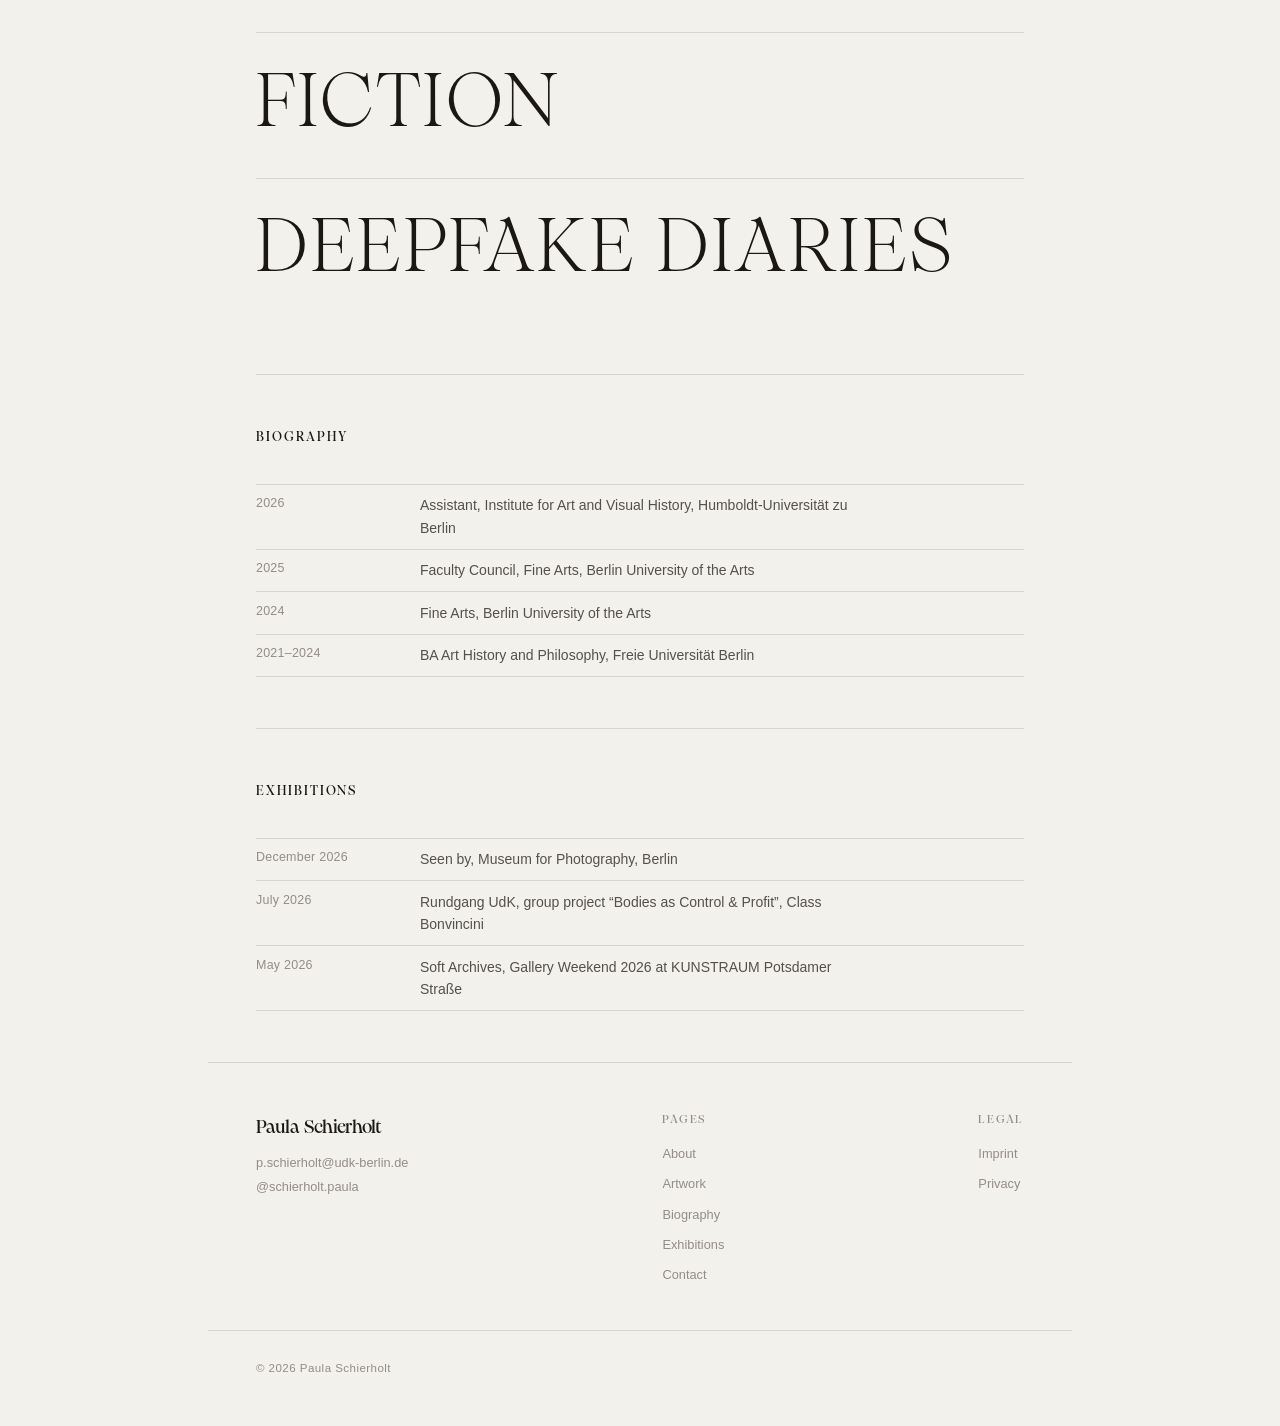
==== commit d1de876f: "Front cover: animated Paula video wallpaper behind the name - Add the paula-wallpaper video kit (lan" ====
--- a/index.html
+++ b/index.html
@@ -31,6 +31,10 @@
 
     <!-- Cover — name -------------------------------------------------------->
     <section class="cover">
+      <div class="cover__bg" aria-hidden="true">
+        <video data-paula data-base="assets/wallpaper/" autoplay muted loop playsinline
+               preload="metadata" poster="assets/wallpaper/poster-land.jpg"></video>
+      </div>
       <h1 class="cover__name" data-parallax="0.09">Paula Schierholt</h1>
       <a class="cover__scroll" href="#about" aria-label="Scroll down">
         <svg viewBox="0 0 24 24" width="22" height="22" fill="none" stroke="currentColor" stroke-width="1.4" stroke-linecap="round" stroke-linejoin="round"><path d="M5 9l7 7 7-7"/></svg>
@@ -230,5 +234,6 @@
   </footer>
 
   <script src="js/main.js"></script>
+  <script src="js/paula-wallpaper.js" defer></script>
 </body>
 </html>
--- a/css/style.css
+++ b/css/style.css
@@ -61,7 +61,7 @@
   --measure: 56ch;                /* reading width */
   --max-width: 54rem;             /* centred content column */
   --gutter: clamp(1.25rem, 4vw, 3rem);
-  --section-gap: clamp(2.75rem, 5.5vw, 4.5rem);
+  --section-gap: clamp(2rem, 4vw, 3.25rem);
 }
 
 /* Reset --------------------------------------------------------------------- */
@@ -209,11 +209,6 @@
 }
 
 .section {
-  min-height: 100vh;
-  min-height: 100svh;
-  display: flex;
-  flex-direction: column;
-  justify-content: center;
   padding-block: var(--section-gap);
   border-top: 1px solid var(--color-line);
   scroll-snap-align: start;
@@ -233,22 +228,46 @@
   justify-content: center;
   scroll-snap-align: start;
 }
+/* Video wallpaper behind the name */
+.cover__bg {
+  position: absolute;
+  inset: 0;
+  z-index: 0;
+  overflow: hidden;
+  background: #6b7379;   /* mid grey shown before the video paints */
+}
+.cover__bg video {
+  position: absolute;
+  top: 50%;
+  left: 50%;
+  min-width: 100%;
+  min-height: 100%;
+  width: auto;
+  height: auto;
+  transform: translate(-50%, -50%);
+  object-fit: cover;
+  display: block;
+}
+
 .cover__scroll {
   position: absolute;
   left: 50%;
   bottom: clamp(1rem, 3vh, 2.5rem);
+  z-index: 1;
   transform: translateX(-50%);
-  color: var(--color-muted);
+  color: rgba(244, 242, 236, 0.75);
   transition: color 0.2s ease;
 }
 .cover__scroll:hover,
-.cover__scroll:focus-visible { color: var(--color-fg); }
+.cover__scroll:focus-visible { color: #f4f2ec; }
 .cover__scroll svg { display: block; animation: scrollHint 1.8s ease-in-out infinite; }
 @keyframes scrollHint {
   0%, 100% { transform: translateY(0); }
   50% { transform: translateY(0.3rem); }
 }
 .cover__name {
+  position: relative;
+  z-index: 1;                       /* above the video */
   margin: 0;
   font-family: var(--font-title);
   font-size: clamp(2.5rem, 11vw, 8rem);
@@ -258,6 +277,8 @@
   text-transform: uppercase;        /* big (capital) letters */
   text-align: center;
   text-wrap: balance;
+  color: #f4f2ec;                   /* light, for legibility over the wallpaper */
+  text-shadow: 0 1px 22px rgba(18, 20, 24, 0.4);
 }
 
 .section__head {
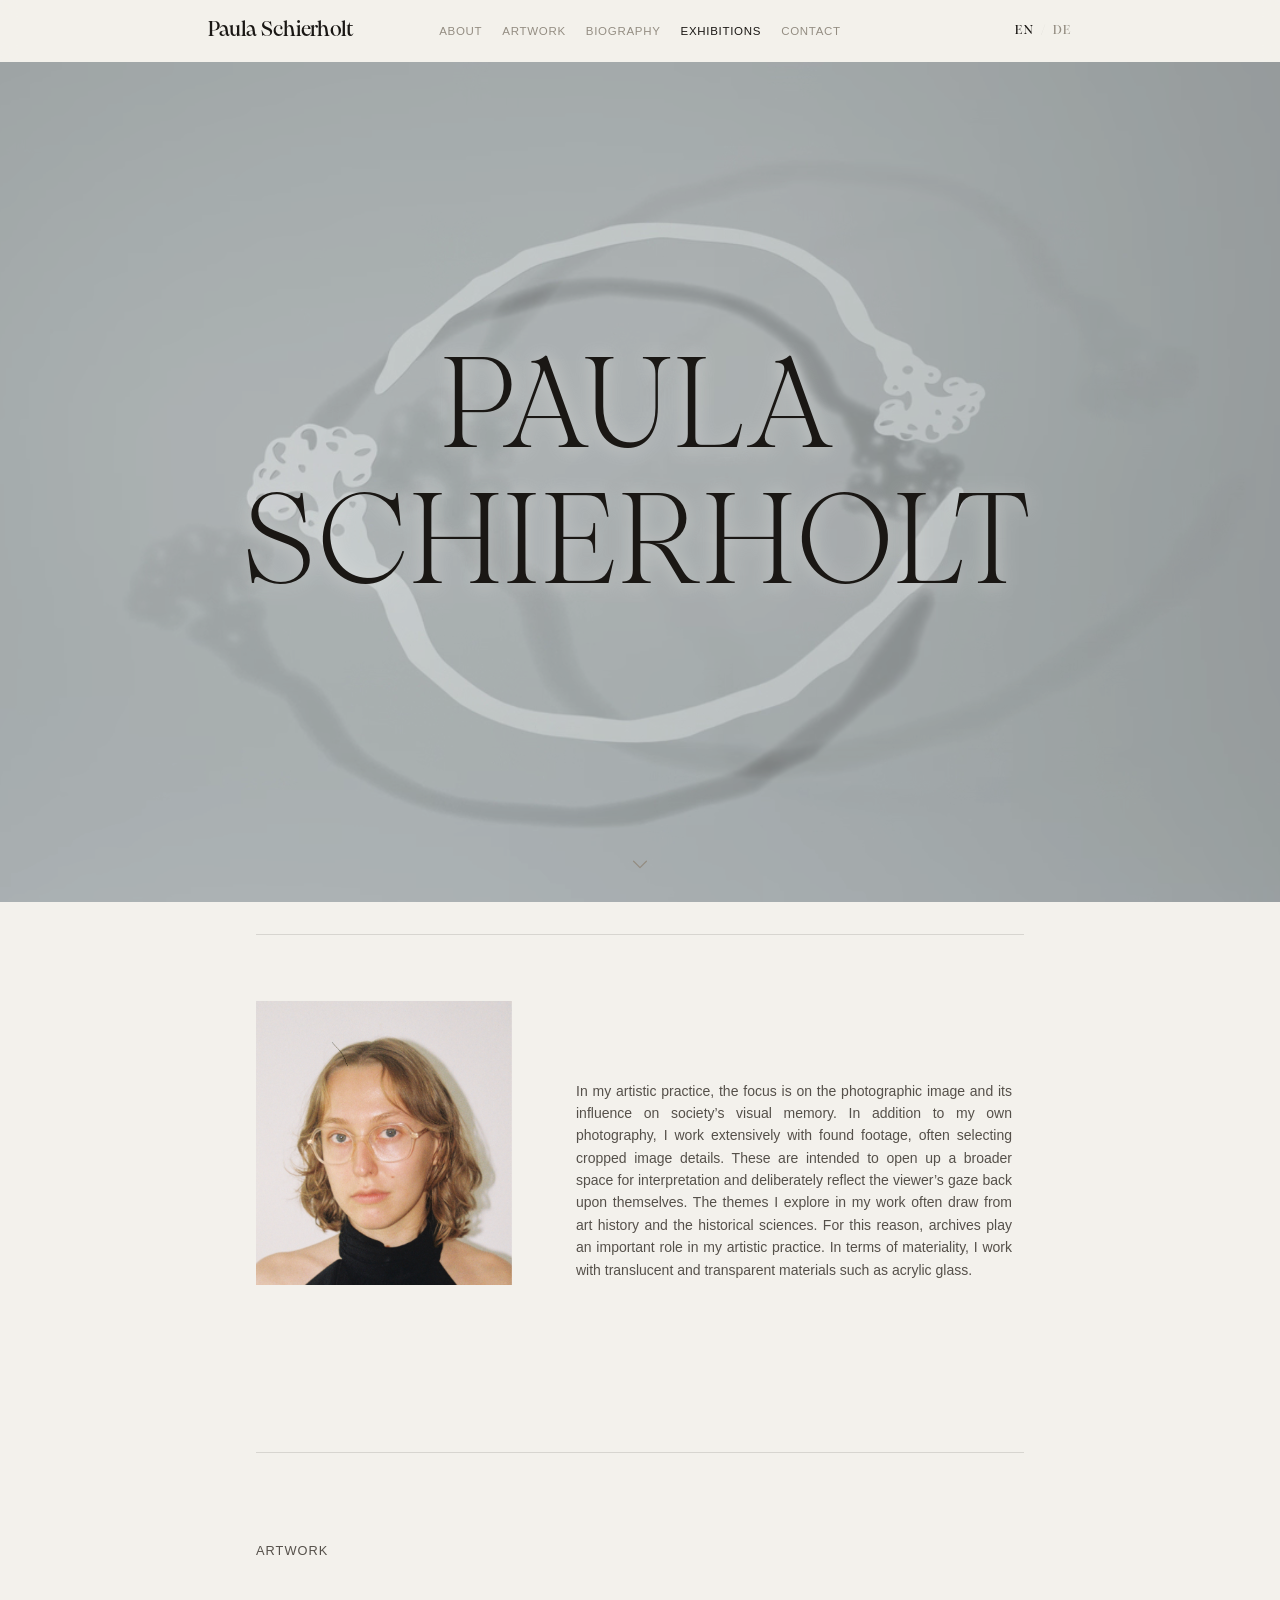
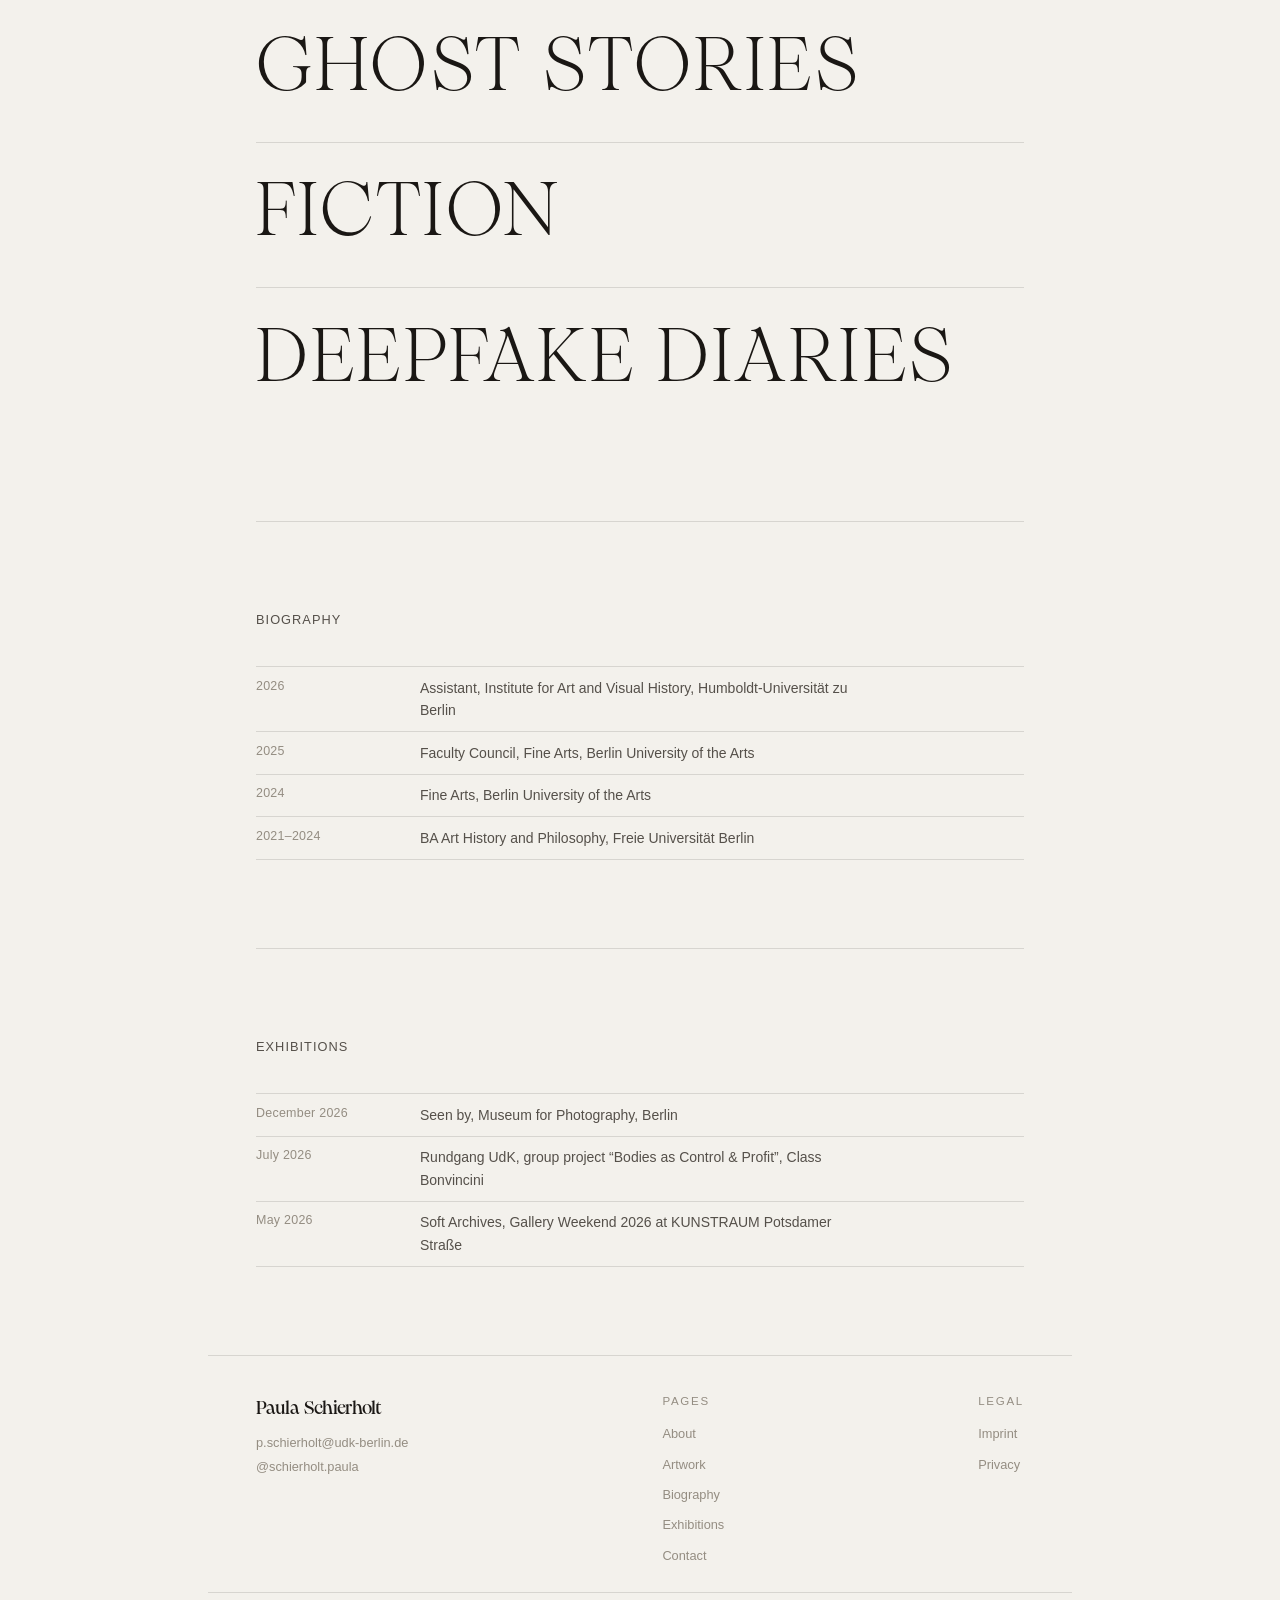
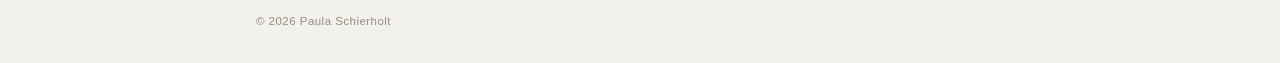
==== commit 3f43bffd: "Cookie consent, privacy policy, and layout refinements - Datenschutz: add full bilingual (DE/EN) pri" ====
--- a/index.html
+++ b/index.html
@@ -3,6 +3,7 @@
 <head>
   <meta charset="UTF-8" />
   <meta name="viewport" content="width=device-width, initial-scale=1.0" />
+  <script src="https://cloud.ccm19.de/app.js?apiKey=cb6cbb3da9d852d2595743e646650ca99cc63d23a878b67e&amp;domain=6a995d5ade2b412a6d063142" referrerpolicy="origin"></script>
   <meta name="description" content="Paula Schierholt — artist working with the photographic image, found footage, archives and translucent materials." />
   <title>Paula Schierholt</title>
   <link rel="icon" href="assets/favicon.svg" type="image/svg+xml" />
--- a/css/style.css
+++ b/css/style.css
@@ -61,7 +61,7 @@
   --measure: 56ch;                /* reading width */
   --max-width: 54rem;             /* centred content column */
   --gutter: clamp(1.25rem, 4vw, 3rem);
-  --section-gap: clamp(2rem, 4vw, 3.25rem);
+  --section-gap: clamp(3rem, 7vw, 5.5rem);
 }
 
 /* Reset --------------------------------------------------------------------- */
@@ -145,7 +145,7 @@
   .site-header { grid-template-columns: 1fr auto; row-gap: 0.6rem; }
   .site-title { grid-column: 1; }
   .lang-switch { grid-column: 2; }
-  .site-nav { grid-column: 1 / -1; justify-self: center; }
+  .site-nav { grid-column: 1 / -1; justify-self: stretch; justify-content: center; }
 }
 
 .site-title {
@@ -162,9 +162,10 @@
   gap: 0.8rem 1.25rem;
 }
 .site-nav a {
-  font-family: var(--font-title);
-  font-size: 0.78rem;
-  letter-spacing: 0.13em;
+  font-family: var(--font);
+  font-size: 0.72rem;
+  font-weight: 400;
+  letter-spacing: 0.06em;
   text-transform: uppercase;
   color: var(--color-muted);
 }
@@ -248,6 +249,14 @@
   object-fit: cover;
   display: block;
 }
+/* Semi-translucent light scrim to lift the dark title off the video */
+.cover__bg::after {
+  content: "";
+  position: absolute;
+  inset: 0;
+  background: rgba(243, 241, 236, 0.42);
+  pointer-events: none;
+}
 
 .cover__scroll {
   position: absolute;
@@ -255,11 +264,11 @@
   bottom: clamp(1rem, 3vh, 2.5rem);
   z-index: 1;
   transform: translateX(-50%);
-  color: rgba(244, 242, 236, 0.75);
+  color: var(--color-muted);
   transition: color 0.2s ease;
 }
 .cover__scroll:hover,
-.cover__scroll:focus-visible { color: #f4f2ec; }
+.cover__scroll:focus-visible { color: var(--color-fg); }
 .cover__scroll svg { display: block; animation: scrollHint 1.8s ease-in-out infinite; }
 @keyframes scrollHint {
   0%, 100% { transform: translateY(0); }
@@ -277,8 +286,8 @@
   text-transform: uppercase;        /* big (capital) letters */
   text-align: center;
   text-wrap: balance;
-  color: #f4f2ec;                   /* light, for legibility over the wallpaper */
-  text-shadow: 0 1px 22px rgba(18, 20, 24, 0.4);
+  color: var(--color-fg);           /* black title over the light-filtered wallpaper */
+  text-shadow: 0 1px 20px rgba(243, 241, 236, 0.55);
 }
 
 .section__head {
@@ -286,11 +295,12 @@
 }
 .section__title {
   margin: 0;
-  font-family: var(--font-title);
-  font-size: 0.82rem;
-  font-weight: 500;
-  letter-spacing: 0.15em;
+  font-family: var(--font);
+  font-size: 0.8rem;
+  font-weight: 300;
+  letter-spacing: 0.08em;
   text-transform: uppercase;
+  color: var(--color-soft);
 }
 
 /* About --------------------------------------------------------------------- */
@@ -470,6 +480,27 @@
   line-height: 1;
   z-index: 2;
 }
+/* Prev / next — move between artworks without leaving the modal */
+.wmodal__nav {
+  position: fixed;
+  top: 50%;
+  transform: translateY(-50%);
+  appearance: none;
+  background: none;
+  border: 0;
+  padding: 0.5rem clamp(0.35rem, 1.5vw, 0.9rem);
+  cursor: pointer;
+  color: var(--color-fg);
+  font-size: clamp(1.75rem, 4vw, 2.5rem);
+  line-height: 1;
+  opacity: 0.5;
+  transition: opacity 0.2s ease;
+  z-index: 2;
+}
+.wmodal__nav:hover,
+.wmodal__nav:focus-visible { opacity: 1; }
+.wmodal__prev { left: clamp(0.15rem, 1.5vw, 1.25rem); }
+.wmodal__next { right: clamp(0.15rem, 1.5vw, 1.25rem); }
 .wmodal__scroll { margin: auto; width: 100%; }
 .wmodal__inner {
   max-width: 64rem;
@@ -589,11 +620,48 @@
 .legal__body p:last-child { margin-bottom: 0; }
 .legal__note { color: var(--color-muted); }
 
+/* Longer legal documents (privacy policy): headings, lists, emphasis blocks */
+.legal__body h2,
+.legal__body h3,
+.legal__body h4 {
+  font-family: var(--font);
+  color: var(--color-fg);
+  line-height: 1.3;
+}
+.legal__body h2 {
+  font-size: 1.02rem;
+  font-weight: 500;
+  letter-spacing: 0.01em;
+  margin: 2.4em 0 0.8em;
+}
+.legal__body h3 {
+  font-size: 0.92rem;
+  font-weight: 500;
+  margin: 1.7em 0 0.5em;
+}
+.legal__body h4 {
+  font-size: var(--text);
+  font-weight: 600;
+  margin: 1.3em 0 0.35em;
+}
+.legal__body > .lang-en > :first-child,
+.legal__body > .lang-de > :first-child { margin-top: 0; }
+.legal__body ul { margin: 0 0 1em; padding-left: 1.15em; }
+.legal__body li { margin: 0 0 0.5em; }
+.legal__body li:last-child { margin-bottom: 0; }
+.legal__body a { text-decoration: underline; overflow-wrap: anywhere; }
+.legal__address { font-style: normal; }
+.legal__caps {                    /* the ALL-CAPS Art. 21 objection blocks */
+  font-size: var(--text-small);
+  letter-spacing: 0.01em;
+  color: var(--color-soft);
+}
+
 /* Footer -------------------------------------------------------------------- */
 .site-footer {
   max-width: var(--max-width);
   margin-inline: auto;
-  padding: clamp(2rem, 4vw, 3rem) var(--gutter) 3rem;
+  padding: clamp(1.5rem, 3vw, 2.25rem) var(--gutter) 2rem;
   border-top: 1px solid var(--color-line);
   color: var(--color-muted);
 }
@@ -601,7 +669,7 @@
   display: flex;
   flex-wrap: wrap;
   justify-content: space-between;
-  gap: 2rem 3rem;
+  gap: 1.5rem 2.5rem;
 }
 .footer-contact {
   font-style: normal;
@@ -621,7 +689,7 @@
 .footer-contact a:focus-visible { color: var(--color-fg); }
 .footer-nav__title {
   margin: 0 0 0.7rem;
-  font-family: var(--font-title);
+  font-family: var(--font);
   font-size: 0.72rem;
   font-weight: 500;
   letter-spacing: 0.15em;
@@ -643,7 +711,7 @@
   border: 0;
   border-top: 1px solid var(--color-line);
   /* extend into the gutters so it matches the footer's top rule length */
-  margin: clamp(1.75rem, 4vw, 2.75rem) calc(-1 * var(--gutter)) clamp(1.1rem, 2.5vw, 1.75rem);
+  margin: clamp(1.1rem, 3vw, 1.6rem) calc(-1 * var(--gutter)) clamp(0.85rem, 2vw, 1.2rem);
 }
 .site-footer__copy {
   margin: 0;
@@ -715,3 +783,223 @@
   *, *::before, *::after { transition: none !important; animation: none !important; }
   [data-parallax] { transform: none !important; }
 }
+/* CCM19 cookie notice + settings panel — compact, subtle, on-brand -------- */
+/* Two separate modals share one look: #ccm-widget is the small corner notice,
+   #ccm-control-panel is the centered settings dialog (opened via "Settings").
+   Both are styled together so fonts, palette, borders and buttons match. */
+
+/* Shared card surface */
+#ccm-widget .ccm-modal-inner,
+#ccm-control-panel .ccm-modal-inner {
+  background: var(--color-bg) !important;
+  color: var(--color-fg) !important;
+  border: 1px solid var(--color-line) !important;
+  border-radius: 4px !important;
+  box-shadow: 0 0.6rem 2.2rem rgba(20, 20, 24, 0.16) !important;
+  font-family: var(--font) !important;
+  overflow: auto !important;
+}
+
+/* Notice: pinned to the bottom-right corner */
+#ccm-widget .ccm-modal-inner {
+  position: fixed !important;
+  top: auto !important;
+  left: auto !important;
+  right: clamp(0.75rem, 2vw, 1.5rem) !important;
+  bottom: clamp(0.75rem, 2vw, 1.5rem) !important;
+  transform: none !important;
+  margin: 0 !important;
+  width: min(27rem, calc(100vw - 1.5rem)) !important;
+  max-width: 27rem !important;
+  max-height: calc(100vh - 3rem) !important;
+  padding: 0.7rem 0.85rem !important;
+}
+
+/* Settings dialog: centered card, a little wider for the toggle list */
+#ccm-control-panel .ccm-modal-inner {
+  width: min(30rem, calc(100vw - 2rem)) !important;
+  max-width: 30rem !important;
+  max-height: calc(100vh - 3rem) !important;
+  padding: 0.9rem 1rem !important;
+}
+
+/* Titles (notice + settings) */
+#ccm-widget .ccm-widget--title,
+#ccm-widget .ccm--h1,
+#ccm-control-panel .ccm-modal--title,
+#ccm-control-panel .ccm--h1 {
+  font-family: var(--font) !important;
+  font-size: 0.78rem !important;
+  font-weight: 600 !important;
+  line-height: 1.3 !important;
+  letter-spacing: 0 !important;
+  margin: 0 0 0.25rem !important;
+  color: var(--color-fg) !important;
+}
+
+/* Body copy, sublines, purpose descriptions */
+#ccm-widget .ccm-widget--text,
+#ccm-widget .ccm-widget--introduction,
+#ccm-widget .ccm-widget--text .ccm--p,
+#ccm-control-panel .ccm-modal--subline,
+#ccm-control-panel .ccm-modal--subline .ccm--p,
+#ccm-control-panel .ccm-control-panel--purpose--description,
+#ccm-control-panel [class*="shortdesc"] {
+  font-family: var(--font) !important;
+  font-size: 0.68rem !important;
+  line-height: 1.4 !important;
+  color: var(--color-soft) !important;
+}
+
+/* Purpose names sit a touch stronger; compact list rows + on-brand switch */
+#ccm-control-panel [id*="control-panel--name"],
+#ccm-control-panel .ccm-control-panel--purpose label {
+  font-family: var(--font) !important;
+  font-size: 0.68rem !important;
+  color: var(--color-fg) !important;
+}
+#ccm-control-panel .ccm-control-panel--purposes { margin: 0.3rem 0 0 !important; }
+#ccm-control-panel .ccm-control-panel--purpose {
+  padding: 0.5rem 0 !important;
+  border-top: 1px solid var(--color-line) !important;
+}
+#ccm-control-panel .ccm-checkbox-type--switch { accent-color: var(--color-fg) !important; }
+
+/* Button rows: one line when there's room, wrapping only on very narrow screens.
+   (The panel footer is split into a button row + a separate links sub-footer.) */
+#ccm-widget .ccm-widget--buttons,
+#ccm-control-panel .ccm--action-buttons,
+#ccm-control-panel .ccm-modal--footer:not(.ccm-link-container-sub-footer) {
+  display: flex !important;
+  flex-wrap: wrap !important;
+  align-items: center !important;
+  gap: 0.35rem !important;
+  margin-top: 0.55rem !important;
+}
+/* One consistent paper surface for the whole dialog. CCM defaults header/body/
+   footer to #fff (and adds a body border), which split the card into white +
+   grey zones — override so it reads as a single normal box. */
+#ccm-control-panel .ccm-modal--header,
+#ccm-control-panel .ccm-modal--body,
+#ccm-control-panel .ccm-modal--footer {
+  background: var(--color-bg) !important;
+  border-bottom: 0 !important;
+}
+#ccm-control-panel .ccm-modal--header { margin: 0 !important; padding: 0 !important; }
+/* Reorder the body so the bulk actions sit BELOW the choice list; trim padding. */
+#ccm-control-panel .ccm-modal--body {
+  display: flex !important;
+  flex-direction: column !important;
+  padding: 0 !important;
+}
+#ccm-control-panel .ccm-control-panel--purposes { order: 1 !important; margin: 0.6rem 0 0 !important; }
+/* Withdraw / Select all / Deselect all — under the choices, compact, divided off */
+#ccm-control-panel .ccm--action-buttons {
+  order: 2 !important;
+  margin: 0 !important;
+  padding: 0.6rem 0 !important;
+  border-top: 1px solid var(--color-line) !important;
+}
+#ccm-control-panel .ccm--action-buttons .ccm--spacer-1 { flex: 1 1 auto !important; }
+/* Primary actions (Cancel / Save / Accept all): in the same field, equal space
+   above and below the row. */
+#ccm-control-panel .ccm-modal--footer:not(.ccm-link-container-sub-footer) {
+  padding: 0.8rem 0 !important;
+  border-top: 1px solid var(--color-line) !important;
+}
+/* Links sub-footer (legal links + powered-by): quiet meta row, no divider */
+#ccm-control-panel .ccm-modal--footer.ccm-link-container-sub-footer {
+  display: flex !important;
+  flex-wrap: wrap !important;
+  align-items: center !important;
+  justify-content: space-between !important;
+  gap: 0.3rem 1rem !important;
+  margin: 0 !important;
+  padding: 0.55rem 0 0 !important;
+  border-top: 0 !important;
+}
+/* Category-row symbols on one line: toggle, info (?) and chevron vertically
+   aligned (CCM offsets them by different amounts). */
+#ccm-control-panel .ccm-control-panel--purpose input.ccm-checkbox-type--switch.ccm-checkbox-align--right { top: 3px !important; }
+#ccm-control-panel .ccm-control-panel--purpose .ccm-info-button { top: 1px !important; }
+#ccm-control-panel .ccm-control-panel--purpose > .ccm--tree-node-toggle { top: 0 !important; align-self: flex-start !important; }
+
+/* Every action button — notice + panel top actions + panel footer — one shared look */
+#ccm-widget .ccm-widget--buttons button,
+#ccm-control-panel .ccm--action-buttons button,
+#ccm-control-panel .ccm-modal--footer button {
+  font-family: var(--font) !important;
+  font-size: 0.62rem !important;
+  font-weight: 500 !important;
+  letter-spacing: 0.02em !important;
+  line-height: 1.2 !important;
+  padding: 0.4rem 0.55rem !important;
+  white-space: nowrap !important;
+  border-radius: 3px !important;
+  border: 1px solid var(--color-line) !important;
+  background: transparent !important;
+  color: var(--color-fg) !important;
+  cursor: pointer !important;
+}
+/* Full-width, equal-size buttons for the notice row and the panel footer actions */
+#ccm-widget .ccm-widget--buttons button,
+#ccm-control-panel .ccm-modal--footer button {
+  flex: 1 1 auto !important;
+  min-width: 0 !important;
+}
+/* The panel's top actions stay compact (not stretched full width) */
+#ccm-control-panel .ccm--action-buttons button { flex: 0 0 auto !important; }
+/* All buttons share one colour — no filled "primary", uniform across both boxes. */
+
+/* Hide CCM19's own language switcher: it renders as a large, misaligned native
+   <select> above the title. The site has its own EN/DE toggle and the banner
+   already follows the site language, so this in-banner control is redundant. */
+#ccm-widget .ccm-widget--language-switch,
+#ccm-control-panel .ccm-widget--language-switch { display: none !important; }
+
+/* Notice meta footer (legal links, language, powered-by) */
+#ccm-widget .ccm-modal--footer {
+  padding: 0.4rem 0 0 !important;
+  margin-top: 0.45rem !important;
+  background: transparent !important;
+  border-top: 1px solid var(--color-line) !important;
+}
+#ccm-widget .ccm-modal--footer,
+#ccm-widget .ccm-modal--footer a,
+#ccm-widget .ccm-powered-by,
+#ccm-widget .ccm-widget--language-select,
+#ccm-control-panel .ccm-powered-by,
+#ccm-control-panel .ccm-link-container a { font-size: 0.62rem !important; }
+
+/* "Change cookie consent" summoner — pinned to the bottom-right corner, the
+   same corner the notice box appears in. Shown by CCM19 after a consent choice.
+   The icon image is a complete badge; the container + icon must be the SAME size,
+   otherwise CCM19's box-shadow on the link peeks out past the icon as a stray box. */
+.ccm-settings-summoner {
+  position: fixed !important;
+  right: clamp(0.75rem, 2vw, 1.5rem) !important;
+  bottom: clamp(0.75rem, 2vw, 1.5rem) !important;
+  left: auto !important;
+  top: auto !important;
+  width: 2.75rem !important;
+  height: 2.75rem !important;
+  z-index: 40 !important;
+}
+/* A proper filled box (on-brand paper card) with the icon centred inside it */
+.ccm-settings-summoner--link {
+  display: flex !important;
+  align-items: center !important;
+  justify-content: center !important;
+  margin: 0 !important;
+  padding: 0 !important;
+  background: var(--color-bg) !important;
+  border: 1px solid var(--color-line) !important;
+  border-radius: 6px !important;
+  box-shadow: 0 0.3rem 1rem rgba(20, 20, 24, 0.18) !important;
+}
+.ccm-settings-summoner--icon,
+.ccm-settings-summoner--link img {
+  width: 68% !important;
+  height: 68% !important;
+  display: block !important;
+}
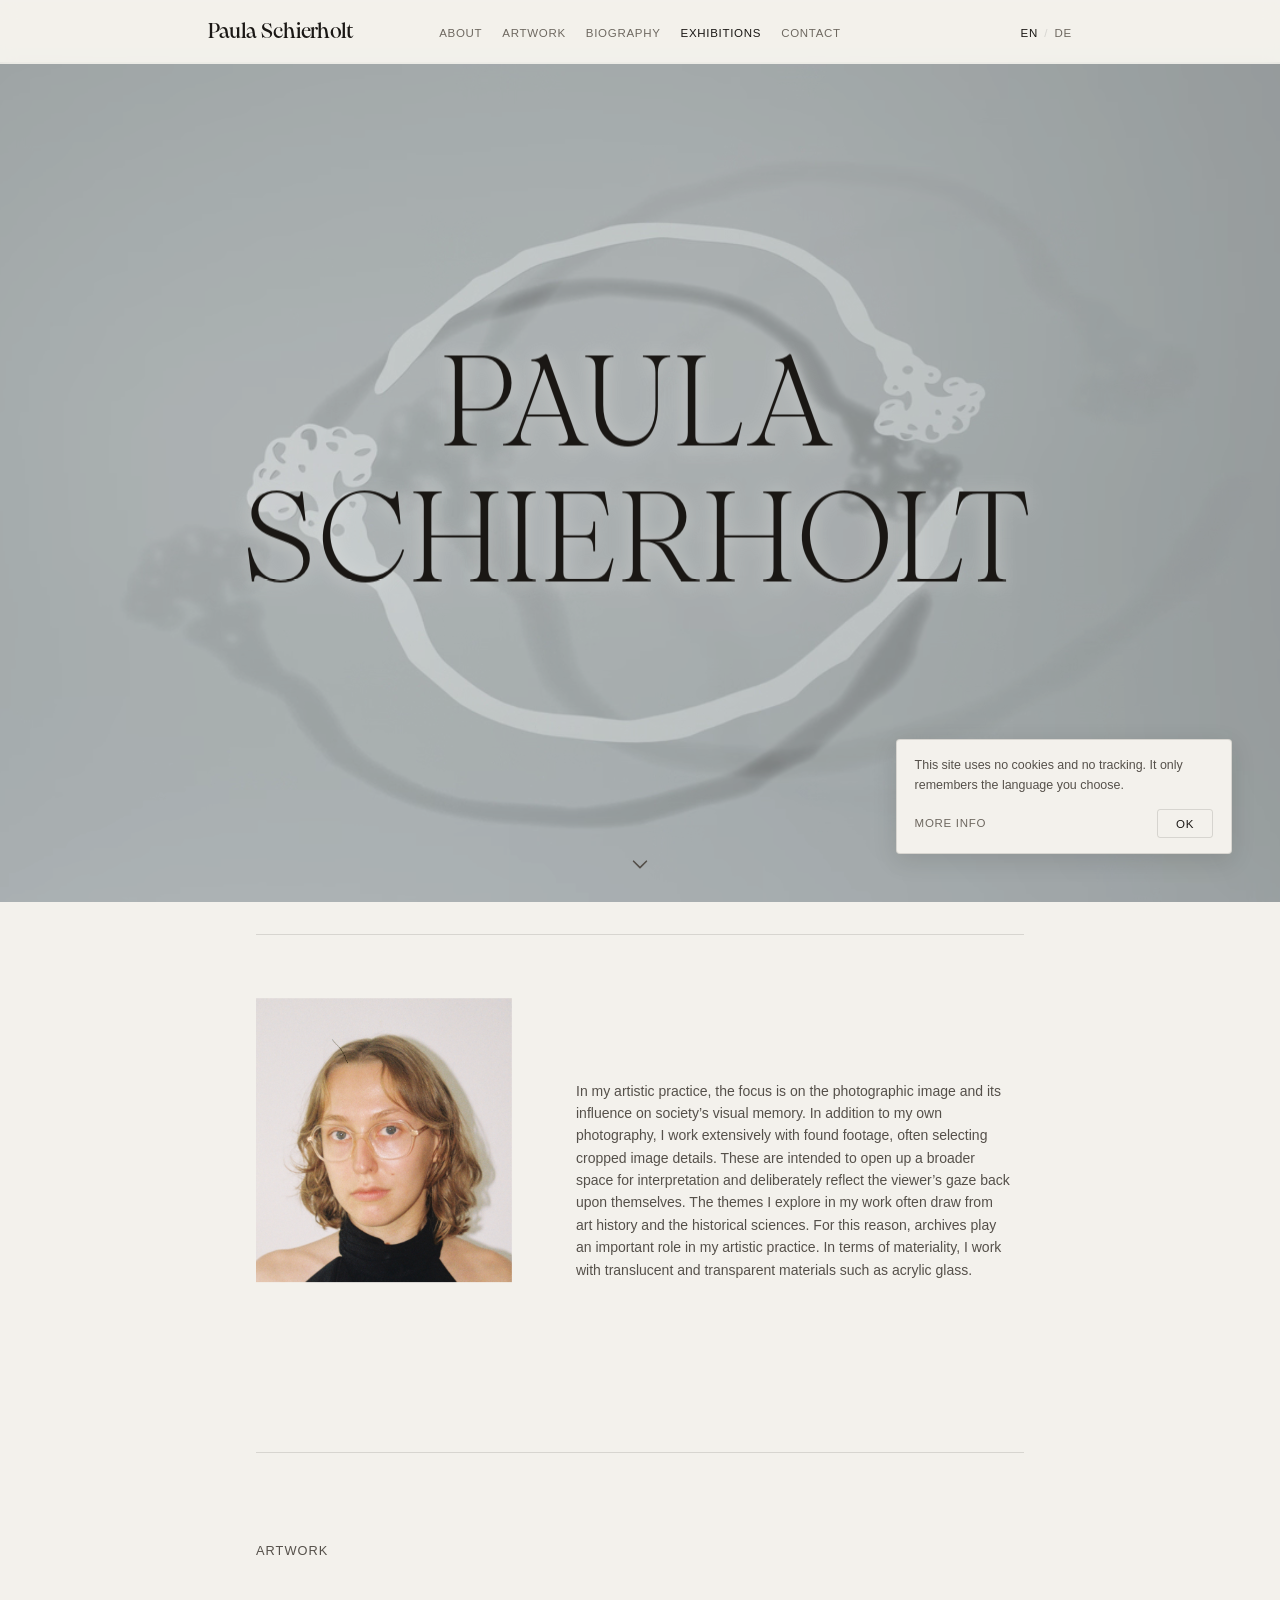
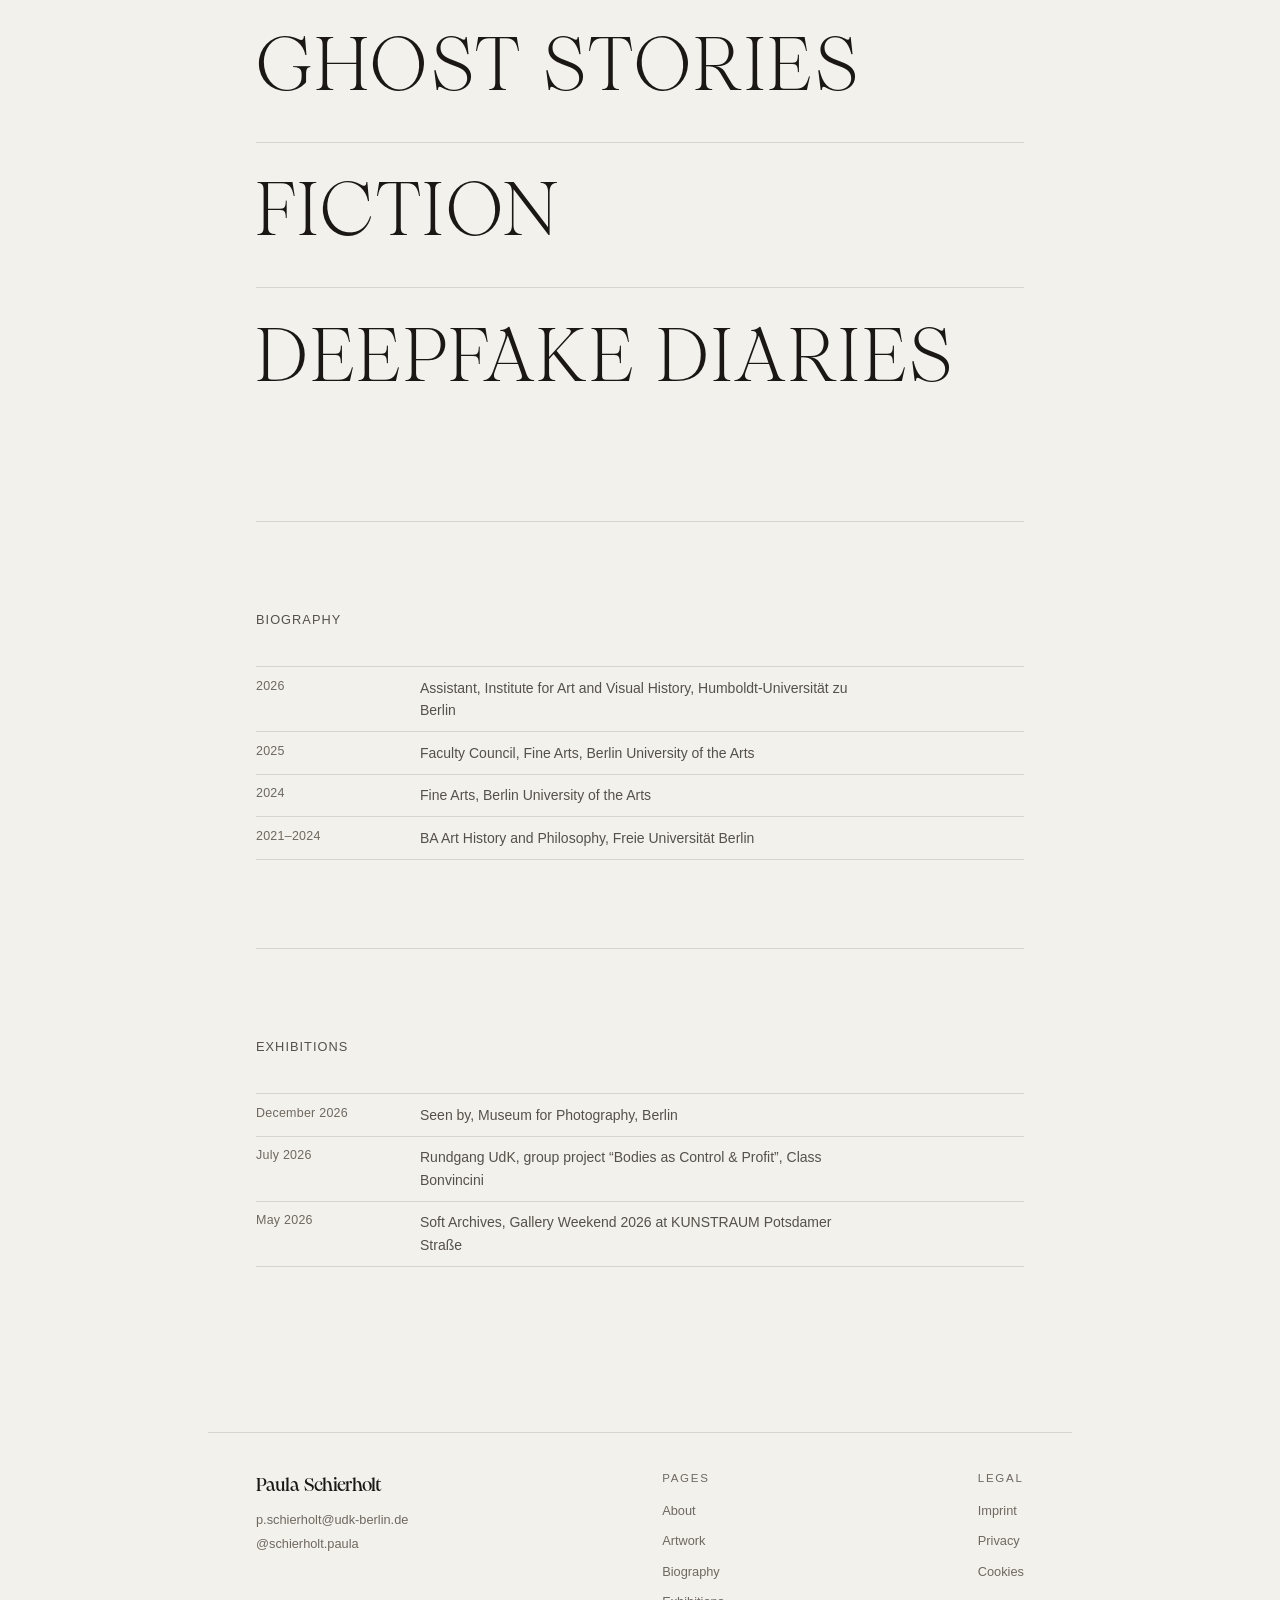
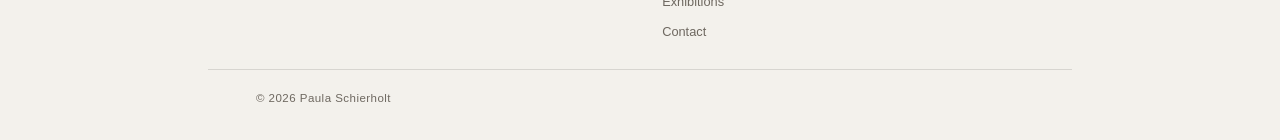
==== commit d85cb1f0: "Replace CCM19 consent tool with a self-hosted cookie notice The site loaded no third-party resources" ====
--- a/index.html
+++ b/index.html
@@ -3,10 +3,10 @@
 <head>
   <meta charset="UTF-8" />
   <meta name="viewport" content="width=device-width, initial-scale=1.0" />
-  <script src="https://cloud.ccm19.de/app.js?apiKey=cb6cbb3da9d852d2595743e646650ca99cc63d23a878b67e&amp;domain=6a995d5ade2b412a6d063142" referrerpolicy="origin"></script>
-  <meta name="description" content="Paula Schierholt — artist working with the photographic image, found footage, archives and translucent materials." />
+  <meta name="description" content="Paula Schierholt - artist working with the photographic image, found footage, archives and translucent materials." />
   <title>Paula Schierholt</title>
-  <link rel="icon" href="assets/favicon.svg" type="image/svg+xml" />
+  <link rel="icon" type="image/png" sizes="32x32" href="assets/icon-32.png" />
+  <link rel="apple-touch-icon" sizes="180x180" href="assets/icon-180.png" />
   <link rel="stylesheet" href="css/style.css" />
 </head>
 <body>
@@ -227,6 +227,7 @@
         <ul>
           <li><a href="impressum.html"><span class="lang-en">Imprint</span><span class="lang-de">Impressum</span></a></li>
           <li><a href="datenschutz.html"><span class="lang-en">Privacy</span><span class="lang-de">Datenschutz</span></a></li>
+          <li><a href="cookies.html"><span class="lang-en">Cookies</span><span class="lang-de">Cookies</span></a></li>
         </ul>
       </nav>
     </div>
@@ -234,6 +235,19 @@
     <p class="site-footer__copy">&copy; <span id="year"></span> Paula Schierholt</p>
   </footer>
 
+  <!-- Cookie notice: informational only. This site sets no cookies and asks for
+       no consent, because none is required. Revealed by main.js when unseen. -->
+  <aside class="cookie-note" id="cookie-note" aria-label="Cookie information" hidden>
+    <p class="cookie-note__text">
+      <span class="lang-en">This site uses no cookies and no tracking. It only remembers the language you choose.</span>
+      <span class="lang-de">Diese Website verwendet keine Cookies und kein Tracking. Sie merkt sich nur die von Ihnen gewählte Sprache.</span>
+    </p>
+    <div class="cookie-note__actions">
+      <a class="cookie-note__link" href="cookies.html"><span class="lang-en">More info</span><span class="lang-de">Mehr erfahren</span></a>
+      <button type="button" class="cookie-note__btn"><span class="lang-en">OK</span><span class="lang-de">OK</span></button>
+    </div>
+  </aside>
+
   <script src="js/main.js"></script>
   <script src="js/paula-wallpaper.js" defer></script>
 </body>
--- a/css/style.css
+++ b/css/style.css
@@ -50,7 +50,7 @@
   --color-bg: #f3f1ec;
   --color-fg: #1a1714;
   --color-soft: #55504a;          /* subtle body-text colour */
-  --color-muted: #948d82;
+  --color-muted: #6e6860;         /* darkened for WCAG AA contrast on paper */
   --color-line: rgba(26, 23, 20, 0.13);
 
   --font: "Helvetica Neue", Helvetica, Arial, "Segoe UI", Roboto, sans-serif;
@@ -181,9 +181,11 @@
   display: flex;
   align-items: baseline;
   gap: 0.4rem;
-  font-family: var(--font-title);
-  font-size: 0.78rem;
-  letter-spacing: 0.13em;
+  font-family: var(--font);          /* match the header nav headings */
+  font-size: 0.72rem;
+  font-weight: 400;
+  letter-spacing: 0.06em;
+  text-transform: uppercase;
 }
 .lang-btn {
   appearance: none;
@@ -206,6 +208,7 @@
   width: 100%;
   max-width: var(--max-width);
   margin-inline: auto;
+  margin-bottom: clamp(2.5rem, 6vw, 5rem);   /* breathing room before the footer */
   padding-inline: var(--gutter);
 }
 
@@ -264,12 +267,12 @@
   bottom: clamp(1rem, 3vh, 2.5rem);
   z-index: 1;
   transform: translateX(-50%);
-  color: var(--color-muted);
+  color: var(--color-soft);
   transition: color 0.2s ease;
 }
 .cover__scroll:hover,
 .cover__scroll:focus-visible { color: var(--color-fg); }
-.cover__scroll svg { display: block; animation: scrollHint 1.8s ease-in-out infinite; }
+.cover__scroll svg { display: block; stroke-width: 1.8; animation: scrollHint 1.8s ease-in-out infinite; }
 @keyframes scrollHint {
   0%, 100% { transform: translateY(0); }
   50% { transform: translateY(0.3rem); }
@@ -302,6 +305,15 @@
   text-transform: uppercase;
   color: var(--color-soft);
 }
+/* Legal pages use <h1> here — give it the weight of a real page title */
+h1.section__title {
+  font-family: var(--font-title);
+  font-size: clamp(1.75rem, 5vw, 2.75rem);
+  font-weight: 300;
+  letter-spacing: 0.01em;
+  text-transform: none;
+  color: var(--color-fg);
+}
 
 /* About --------------------------------------------------------------------- */
 .about {
@@ -316,9 +328,7 @@
   max-width: var(--measure);
   font-size: var(--text);
   color: var(--color-soft);
-  text-align: justify;
-  hyphens: auto;
-  -webkit-hyphens: auto;
+  text-align: left;   /* ragged-right reads cleaner than justified in a narrow measure */
 }
 .about__text p { margin: 0; }
 
@@ -783,223 +793,104 @@
   *, *::before, *::after { transition: none !important; animation: none !important; }
   [data-parallax] { transform: none !important; }
 }
-/* CCM19 cookie notice + settings panel — compact, subtle, on-brand -------- */
-/* Two separate modals share one look: #ccm-widget is the small corner notice,
-   #ccm-control-panel is the centered settings dialog (opened via "Settings").
-   Both are styled together so fonts, palette, borders and buttons match. */
-
-/* Shared card surface */
-#ccm-widget .ccm-modal-inner,
-#ccm-control-panel .ccm-modal-inner {
-  background: var(--color-bg) !important;
-  color: var(--color-fg) !important;
-  border: 1px solid var(--color-line) !important;
-  border-radius: 4px !important;
-  box-shadow: 0 0.6rem 2.2rem rgba(20, 20, 24, 0.16) !important;
-  font-family: var(--font) !important;
-  overflow: auto !important;
-}
-
-/* Notice: pinned to the bottom-right corner */
-#ccm-widget .ccm-modal-inner {
-  position: fixed !important;
-  top: auto !important;
-  left: auto !important;
-  right: clamp(0.75rem, 2vw, 1.5rem) !important;
-  bottom: clamp(0.75rem, 2vw, 1.5rem) !important;
-  transform: none !important;
-  margin: 0 !important;
-  width: min(27rem, calc(100vw - 1.5rem)) !important;
-  max-width: 27rem !important;
-  max-height: calc(100vh - 3rem) !important;
-  padding: 0.7rem 0.85rem !important;
-}
-
-/* Settings dialog: centered card, a little wider for the toggle list */
-#ccm-control-panel .ccm-modal-inner {
-  width: min(30rem, calc(100vw - 2rem)) !important;
-  max-width: 30rem !important;
-  max-height: calc(100vh - 3rem) !important;
-  padding: 0.9rem 1rem !important;
-}
-
-/* Titles (notice + settings) */
-#ccm-widget .ccm-widget--title,
-#ccm-widget .ccm--h1,
-#ccm-control-panel .ccm-modal--title,
-#ccm-control-panel .ccm--h1 {
-  font-family: var(--font) !important;
-  font-size: 0.78rem !important;
-  font-weight: 600 !important;
-  line-height: 1.3 !important;
-  letter-spacing: 0 !important;
-  margin: 0 0 0.25rem !important;
-  color: var(--color-fg) !important;
-}
-
-/* Body copy, sublines, purpose descriptions */
-#ccm-widget .ccm-widget--text,
-#ccm-widget .ccm-widget--introduction,
-#ccm-widget .ccm-widget--text .ccm--p,
-#ccm-control-panel .ccm-modal--subline,
-#ccm-control-panel .ccm-modal--subline .ccm--p,
-#ccm-control-panel .ccm-control-panel--purpose--description,
-#ccm-control-panel [class*="shortdesc"] {
-  font-family: var(--font) !important;
-  font-size: 0.68rem !important;
-  line-height: 1.4 !important;
-  color: var(--color-soft) !important;
-}
-
-/* Purpose names sit a touch stronger; compact list rows + on-brand switch */
-#ccm-control-panel [id*="control-panel--name"],
-#ccm-control-panel .ccm-control-panel--purpose label {
-  font-family: var(--font) !important;
-  font-size: 0.68rem !important;
-  color: var(--color-fg) !important;
-}
-#ccm-control-panel .ccm-control-panel--purposes { margin: 0.3rem 0 0 !important; }
-#ccm-control-panel .ccm-control-panel--purpose {
-  padding: 0.5rem 0 !important;
-  border-top: 1px solid var(--color-line) !important;
-}
-#ccm-control-panel .ccm-checkbox-type--switch { accent-color: var(--color-fg) !important; }
-
-/* Button rows: one line when there's room, wrapping only on very narrow screens.
-   (The panel footer is split into a button row + a separate links sub-footer.) */
-#ccm-widget .ccm-widget--buttons,
-#ccm-control-panel .ccm--action-buttons,
-#ccm-control-panel .ccm-modal--footer:not(.ccm-link-container-sub-footer) {
-  display: flex !important;
-  flex-wrap: wrap !important;
-  align-items: center !important;
-  gap: 0.35rem !important;
-  margin-top: 0.55rem !important;
-}
-/* One consistent paper surface for the whole dialog. CCM defaults header/body/
-   footer to #fff (and adds a body border), which split the card into white +
-   grey zones — override so it reads as a single normal box. */
-#ccm-control-panel .ccm-modal--header,
-#ccm-control-panel .ccm-modal--body,
-#ccm-control-panel .ccm-modal--footer {
-  background: var(--color-bg) !important;
-  border-bottom: 0 !important;
-}
-#ccm-control-panel .ccm-modal--header { margin: 0 !important; padding: 0 !important; }
-/* Reorder the body so the bulk actions sit BELOW the choice list; trim padding. */
-#ccm-control-panel .ccm-modal--body {
-  display: flex !important;
-  flex-direction: column !important;
-  padding: 0 !important;
-}
-#ccm-control-panel .ccm-control-panel--purposes { order: 1 !important; margin: 0.6rem 0 0 !important; }
-/* Withdraw / Select all / Deselect all — under the choices, compact, divided off */
-#ccm-control-panel .ccm--action-buttons {
-  order: 2 !important;
-  margin: 0 !important;
-  padding: 0.6rem 0 !important;
-  border-top: 1px solid var(--color-line) !important;
-}
-#ccm-control-panel .ccm--action-buttons .ccm--spacer-1 { flex: 1 1 auto !important; }
-/* Primary actions (Cancel / Save / Accept all): in the same field, equal space
-   above and below the row. */
-#ccm-control-panel .ccm-modal--footer:not(.ccm-link-container-sub-footer) {
-  padding: 0.8rem 0 !important;
-  border-top: 1px solid var(--color-line) !important;
-}
-/* Links sub-footer (legal links + powered-by): quiet meta row, no divider */
-#ccm-control-panel .ccm-modal--footer.ccm-link-container-sub-footer {
-  display: flex !important;
-  flex-wrap: wrap !important;
-  align-items: center !important;
-  justify-content: space-between !important;
-  gap: 0.3rem 1rem !important;
-  margin: 0 !important;
-  padding: 0.55rem 0 0 !important;
-  border-top: 0 !important;
-}
-/* Category-row symbols on one line: toggle, info (?) and chevron vertically
-   aligned (CCM offsets them by different amounts). */
-#ccm-control-panel .ccm-control-panel--purpose input.ccm-checkbox-type--switch.ccm-checkbox-align--right { top: 3px !important; }
-#ccm-control-panel .ccm-control-panel--purpose .ccm-info-button { top: 1px !important; }
-#ccm-control-panel .ccm-control-panel--purpose > .ccm--tree-node-toggle { top: 0 !important; align-self: flex-start !important; }
-
-/* Every action button — notice + panel top actions + panel footer — one shared look */
-#ccm-widget .ccm-widget--buttons button,
-#ccm-control-panel .ccm--action-buttons button,
-#ccm-control-panel .ccm-modal--footer button {
-  font-family: var(--font) !important;
-  font-size: 0.62rem !important;
-  font-weight: 500 !important;
-  letter-spacing: 0.02em !important;
-  line-height: 1.2 !important;
-  padding: 0.4rem 0.55rem !important;
-  white-space: nowrap !important;
-  border-radius: 3px !important;
-  border: 1px solid var(--color-line) !important;
-  background: transparent !important;
-  color: var(--color-fg) !important;
-  cursor: pointer !important;
-}
-/* Full-width, equal-size buttons for the notice row and the panel footer actions */
-#ccm-widget .ccm-widget--buttons button,
-#ccm-control-panel .ccm-modal--footer button {
-  flex: 1 1 auto !important;
-  min-width: 0 !important;
-}
-/* The panel's top actions stay compact (not stretched full width) */
-#ccm-control-panel .ccm--action-buttons button { flex: 0 0 auto !important; }
-/* All buttons share one colour — no filled "primary", uniform across both boxes. */
-
-/* Hide CCM19's own language switcher: it renders as a large, misaligned native
-   <select> above the title. The site has its own EN/DE toggle and the banner
-   already follows the site language, so this in-banner control is redundant. */
-#ccm-widget .ccm-widget--language-switch,
-#ccm-control-panel .ccm-widget--language-switch { display: none !important; }
-
-/* Notice meta footer (legal links, language, powered-by) */
-#ccm-widget .ccm-modal--footer {
-  padding: 0.4rem 0 0 !important;
-  margin-top: 0.45rem !important;
-  background: transparent !important;
-  border-top: 1px solid var(--color-line) !important;
-}
-#ccm-widget .ccm-modal--footer,
-#ccm-widget .ccm-modal--footer a,
-#ccm-widget .ccm-powered-by,
-#ccm-widget .ccm-widget--language-select,
-#ccm-control-panel .ccm-powered-by,
-#ccm-control-panel .ccm-link-container a { font-size: 0.62rem !important; }
-
-/* "Change cookie consent" summoner — pinned to the bottom-right corner, the
-   same corner the notice box appears in. Shown by CCM19 after a consent choice.
-   The icon image is a complete badge; the container + icon must be the SAME size,
-   otherwise CCM19's box-shadow on the link peeks out past the icon as a stray box. */
-.ccm-settings-summoner {
-  position: fixed !important;
-  right: clamp(0.75rem, 2vw, 1.5rem) !important;
-  bottom: clamp(0.75rem, 2vw, 1.5rem) !important;
-  left: auto !important;
-  top: auto !important;
-  width: 2.75rem !important;
-  height: 2.75rem !important;
-  z-index: 40 !important;
-}
-/* A proper filled box (on-brand paper card) with the icon centred inside it */
-.ccm-settings-summoner--link {
-  display: flex !important;
-  align-items: center !important;
-  justify-content: center !important;
-  margin: 0 !important;
-  padding: 0 !important;
-  background: var(--color-bg) !important;
-  border: 1px solid var(--color-line) !important;
-  border-radius: 6px !important;
-  box-shadow: 0 0.3rem 1rem rgba(20, 20, 24, 0.18) !important;
-}
-.ccm-settings-summoner--icon,
-.ccm-settings-summoner--link img {
-  width: 68% !important;
-  height: 68% !important;
-  display: block !important;
-}
+
+/* Cookies page — lede + storage inventory table ----------------------------- */
+.legal__lede {
+  max-width: var(--measure);
+  margin: 0 0 2em;
+  font-size: 1rem;
+  line-height: 1.6;
+  color: var(--color-fg);
+}
+.datatable-wrap {
+  /* Tabular data reads badly squeezed into the prose measure, so let it use the
+     full content column; still scrolls inside itself on narrow screens. */
+  width: min(44rem, calc(100vw - 2 * var(--gutter)));
+  overflow-x: auto;              /* wide table scrolls itself; page never does */
+  margin: 0 0 1.4em;
+  border: 1px solid var(--color-line);
+}
+.datatable {
+  width: 100%;
+  min-width: 32rem;
+  border-collapse: collapse;
+  font-size: var(--text-small);
+  text-align: left;
+}
+.datatable th,
+.datatable td {
+  padding: 0.7rem 0.85rem;
+  vertical-align: top;
+  border-bottom: 1px solid var(--color-line);
+}
+.datatable tbody tr:last-child td { border-bottom: 0; }
+.datatable th {
+  font-weight: 400;
+  font-size: 0.68rem;
+  letter-spacing: 0.08em;
+  text-transform: uppercase;
+  color: var(--color-muted);
+  white-space: nowrap;
+}
+.datatable td { color: var(--color-soft); }
+.datatable code {
+  font-family: ui-monospace, SFMono-Regular, Menlo, Consolas, monospace;
+  font-size: 0.92em;
+  color: var(--color-fg);
+}
+
+/* Cookie notice — informational only, never a consent gate ------------------ */
+.cookie-note {
+  position: fixed;
+  right: var(--gutter);
+  bottom: var(--gutter);
+  z-index: 60;
+  width: min(21rem, calc(100vw - 2 * var(--gutter)));
+  padding: 1rem 1.1rem 0.95rem;
+  background: var(--color-bg);
+  border: 1px solid var(--color-line);
+  border-radius: 4px;
+  box-shadow: 0 0.4rem 1.5rem rgba(26, 23, 20, 0.12);
+  color: var(--color-soft);
+  font-size: var(--text-small);
+  line-height: 1.55;
+}
+.cookie-note[hidden] { display: none; }
+.cookie-note__text { margin: 0 0 0.9rem; }
+.cookie-note__actions {
+  display: flex;
+  align-items: center;
+  justify-content: space-between;
+  gap: 1rem;
+}
+.cookie-note__link,
+.cookie-note__btn {
+  font-family: var(--font);
+  font-size: 0.72rem;
+  font-weight: 400;
+  letter-spacing: 0.06em;
+  text-transform: uppercase;
+}
+.cookie-note__link { color: var(--color-muted); }
+.cookie-note__link:hover,
+.cookie-note__link:focus-visible { color: var(--color-fg); }
+.cookie-note__btn {
+  appearance: none;
+  cursor: pointer;
+  margin: 0;
+  padding: 0.45rem 1.15rem;
+  background: none;
+  color: var(--color-fg);
+  border: 1px solid var(--color-line);
+  border-radius: 3px;
+  transition: background-color 0.2s ease, border-color 0.2s ease, color 0.2s ease;
+}
+.cookie-note__btn:hover,
+.cookie-note__btn:focus-visible {
+  background: var(--color-fg);
+  border-color: var(--color-fg);
+  color: var(--color-bg);
+}
+@media (max-width: 30rem) {
+  .cookie-note { right: 0.75rem; left: 0.75rem; bottom: 0.75rem; width: auto; }
+}
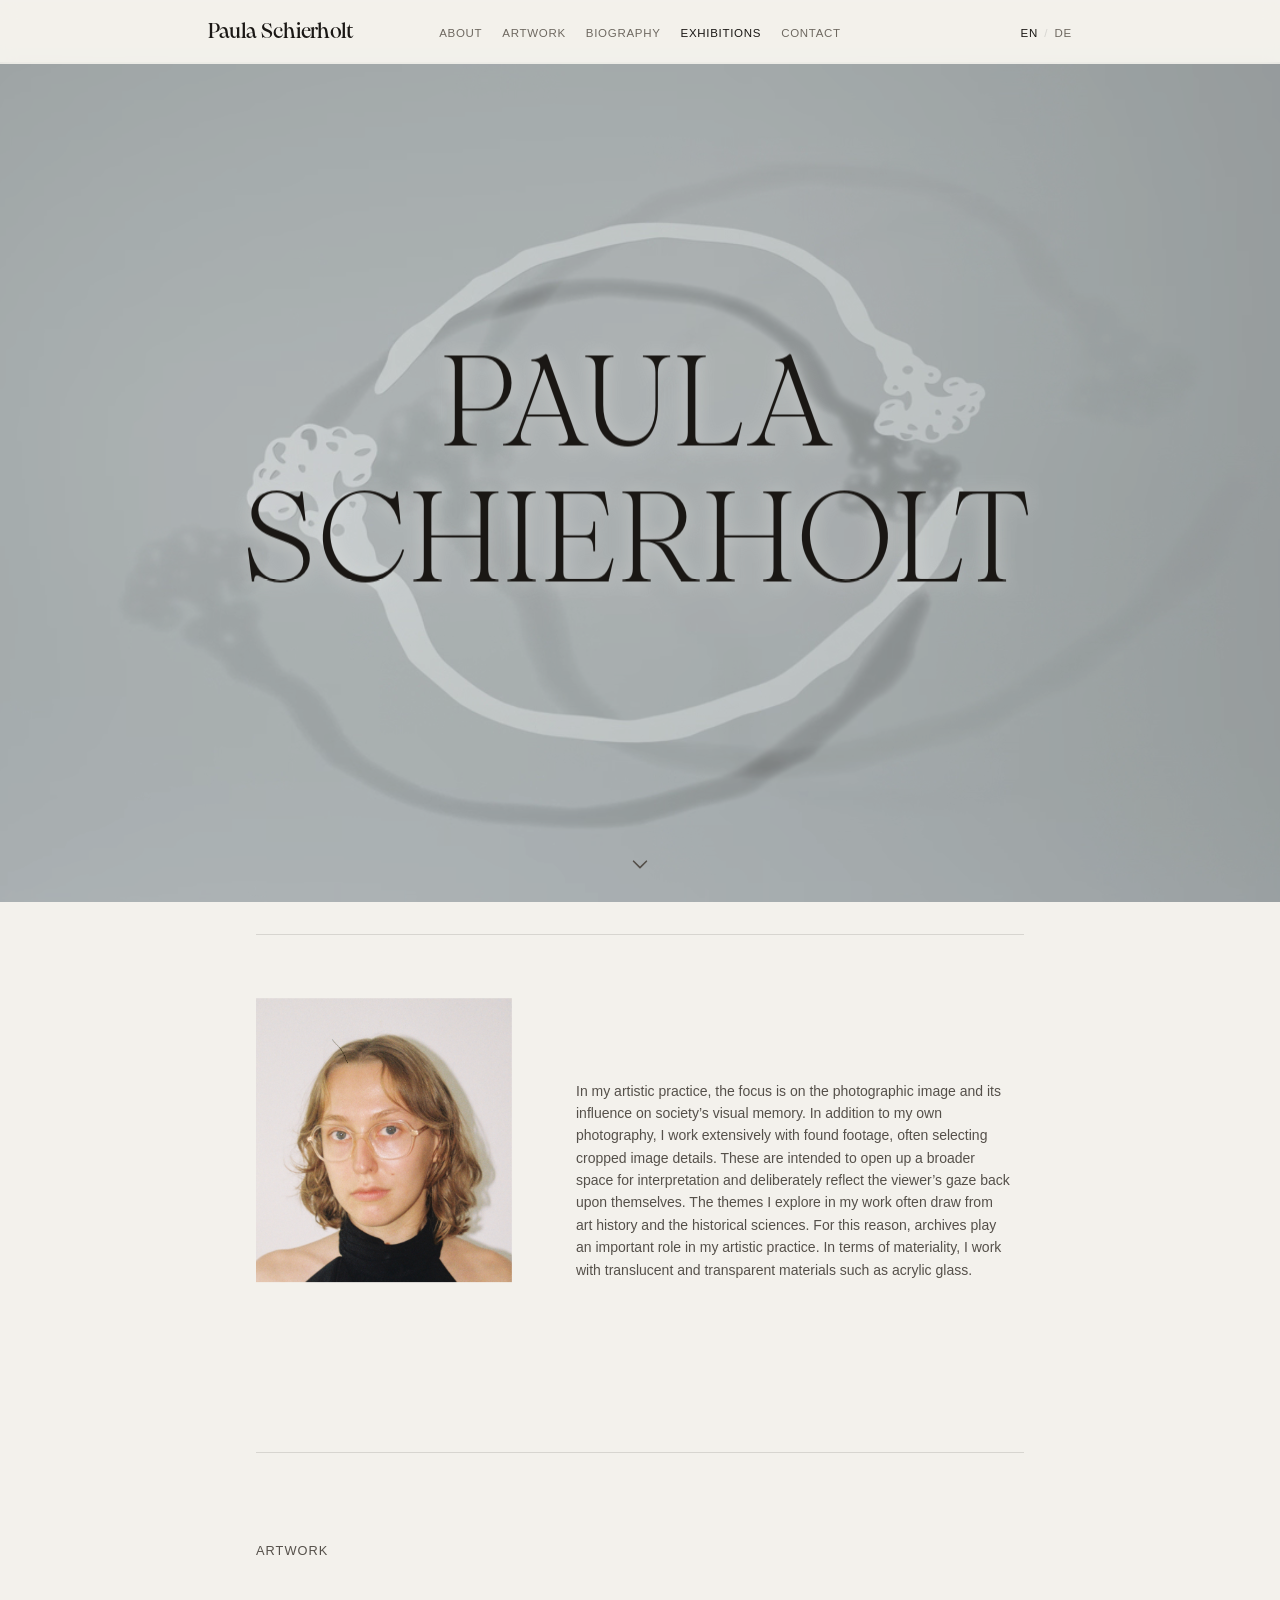
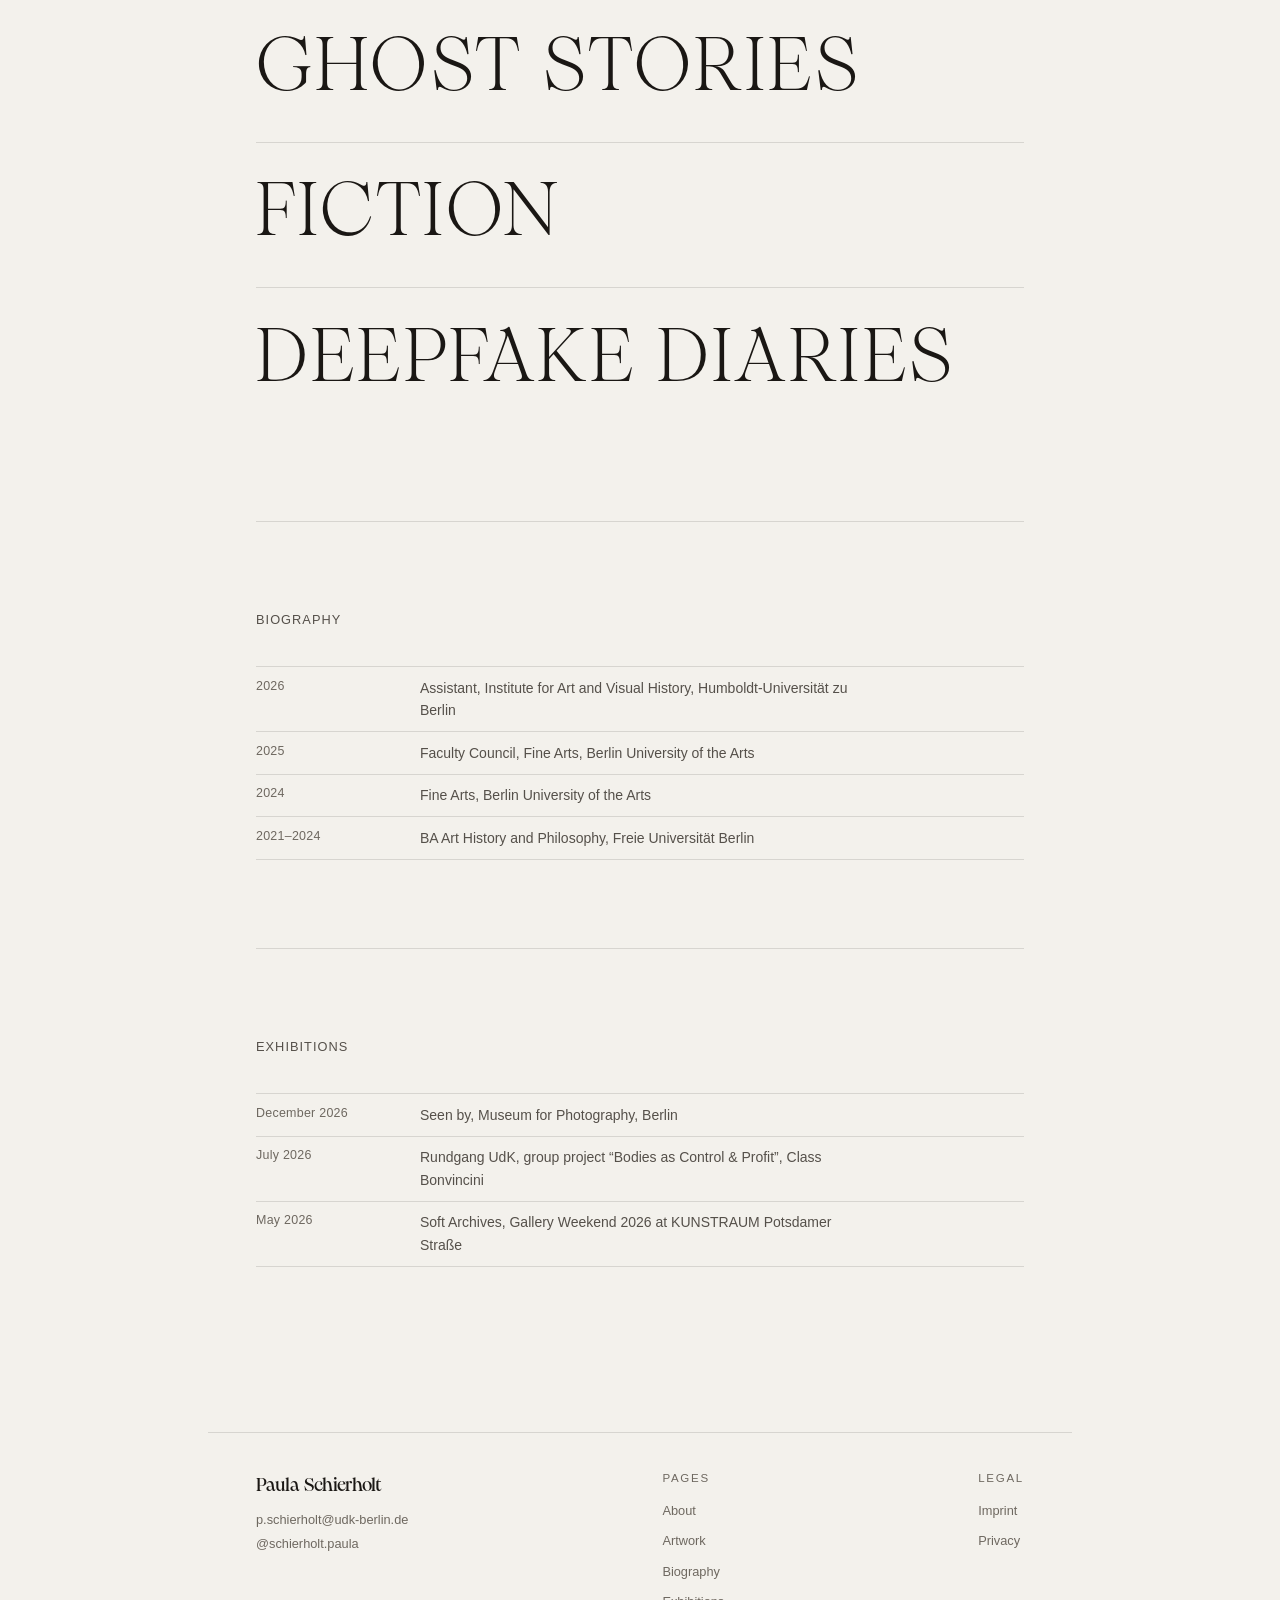
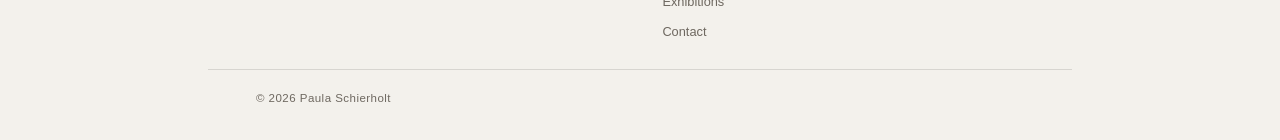
==== commit d3ef735b: "Remove cookie notice and cookies page; use supplied privacy policy text The site sets no cookies, so" ====
--- a/index.html
+++ b/index.html
@@ -227,7 +227,6 @@
         <ul>
           <li><a href="impressum.html"><span class="lang-en">Imprint</span><span class="lang-de">Impressum</span></a></li>
           <li><a href="datenschutz.html"><span class="lang-en">Privacy</span><span class="lang-de">Datenschutz</span></a></li>
-          <li><a href="cookies.html"><span class="lang-en">Cookies</span><span class="lang-de">Cookies</span></a></li>
         </ul>
       </nav>
     </div>
@@ -235,19 +234,6 @@
     <p class="site-footer__copy">&copy; <span id="year"></span> Paula Schierholt</p>
   </footer>
 
-  <!-- Cookie notice: informational only. This site sets no cookies and asks for
-       no consent, because none is required. Revealed by main.js when unseen. -->
-  <aside class="cookie-note" id="cookie-note" aria-label="Cookie information" hidden>
-    <p class="cookie-note__text">
-      <span class="lang-en">This site uses no cookies and no tracking. It only remembers the language you choose.</span>
-      <span class="lang-de">Diese Website verwendet keine Cookies und kein Tracking. Sie merkt sich nur die von Ihnen gewählte Sprache.</span>
-    </p>
-    <div class="cookie-note__actions">
-      <a class="cookie-note__link" href="cookies.html"><span class="lang-en">More info</span><span class="lang-de">Mehr erfahren</span></a>
-      <button type="button" class="cookie-note__btn"><span class="lang-en">OK</span><span class="lang-de">OK</span></button>
-    </div>
-  </aside>
-
   <script src="js/main.js"></script>
   <script src="js/paula-wallpaper.js" defer></script>
 </body>
--- a/css/style.css
+++ b/css/style.css
@@ -793,104 +793,3 @@
   *, *::before, *::after { transition: none !important; animation: none !important; }
   [data-parallax] { transform: none !important; }
 }
-
-/* Cookies page — lede + storage inventory table ----------------------------- */
-.legal__lede {
-  max-width: var(--measure);
-  margin: 0 0 2em;
-  font-size: 1rem;
-  line-height: 1.6;
-  color: var(--color-fg);
-}
-.datatable-wrap {
-  /* Tabular data reads badly squeezed into the prose measure, so let it use the
-     full content column; still scrolls inside itself on narrow screens. */
-  width: min(44rem, calc(100vw - 2 * var(--gutter)));
-  overflow-x: auto;              /* wide table scrolls itself; page never does */
-  margin: 0 0 1.4em;
-  border: 1px solid var(--color-line);
-}
-.datatable {
-  width: 100%;
-  min-width: 32rem;
-  border-collapse: collapse;
-  font-size: var(--text-small);
-  text-align: left;
-}
-.datatable th,
-.datatable td {
-  padding: 0.7rem 0.85rem;
-  vertical-align: top;
-  border-bottom: 1px solid var(--color-line);
-}
-.datatable tbody tr:last-child td { border-bottom: 0; }
-.datatable th {
-  font-weight: 400;
-  font-size: 0.68rem;
-  letter-spacing: 0.08em;
-  text-transform: uppercase;
-  color: var(--color-muted);
-  white-space: nowrap;
-}
-.datatable td { color: var(--color-soft); }
-.datatable code {
-  font-family: ui-monospace, SFMono-Regular, Menlo, Consolas, monospace;
-  font-size: 0.92em;
-  color: var(--color-fg);
-}
-
-/* Cookie notice — informational only, never a consent gate ------------------ */
-.cookie-note {
-  position: fixed;
-  right: var(--gutter);
-  bottom: var(--gutter);
-  z-index: 60;
-  width: min(21rem, calc(100vw - 2 * var(--gutter)));
-  padding: 1rem 1.1rem 0.95rem;
-  background: var(--color-bg);
-  border: 1px solid var(--color-line);
-  border-radius: 4px;
-  box-shadow: 0 0.4rem 1.5rem rgba(26, 23, 20, 0.12);
-  color: var(--color-soft);
-  font-size: var(--text-small);
-  line-height: 1.55;
-}
-.cookie-note[hidden] { display: none; }
-.cookie-note__text { margin: 0 0 0.9rem; }
-.cookie-note__actions {
-  display: flex;
-  align-items: center;
-  justify-content: space-between;
-  gap: 1rem;
-}
-.cookie-note__link,
-.cookie-note__btn {
-  font-family: var(--font);
-  font-size: 0.72rem;
-  font-weight: 400;
-  letter-spacing: 0.06em;
-  text-transform: uppercase;
-}
-.cookie-note__link { color: var(--color-muted); }
-.cookie-note__link:hover,
-.cookie-note__link:focus-visible { color: var(--color-fg); }
-.cookie-note__btn {
-  appearance: none;
-  cursor: pointer;
-  margin: 0;
-  padding: 0.45rem 1.15rem;
-  background: none;
-  color: var(--color-fg);
-  border: 1px solid var(--color-line);
-  border-radius: 3px;
-  transition: background-color 0.2s ease, border-color 0.2s ease, color 0.2s ease;
-}
-.cookie-note__btn:hover,
-.cookie-note__btn:focus-visible {
-  background: var(--color-fg);
-  border-color: var(--color-fg);
-  color: var(--color-bg);
-}
-@media (max-width: 30rem) {
-  .cookie-note { right: 0.75rem; left: 0.75rem; bottom: 0.75rem; width: auto; }
-}
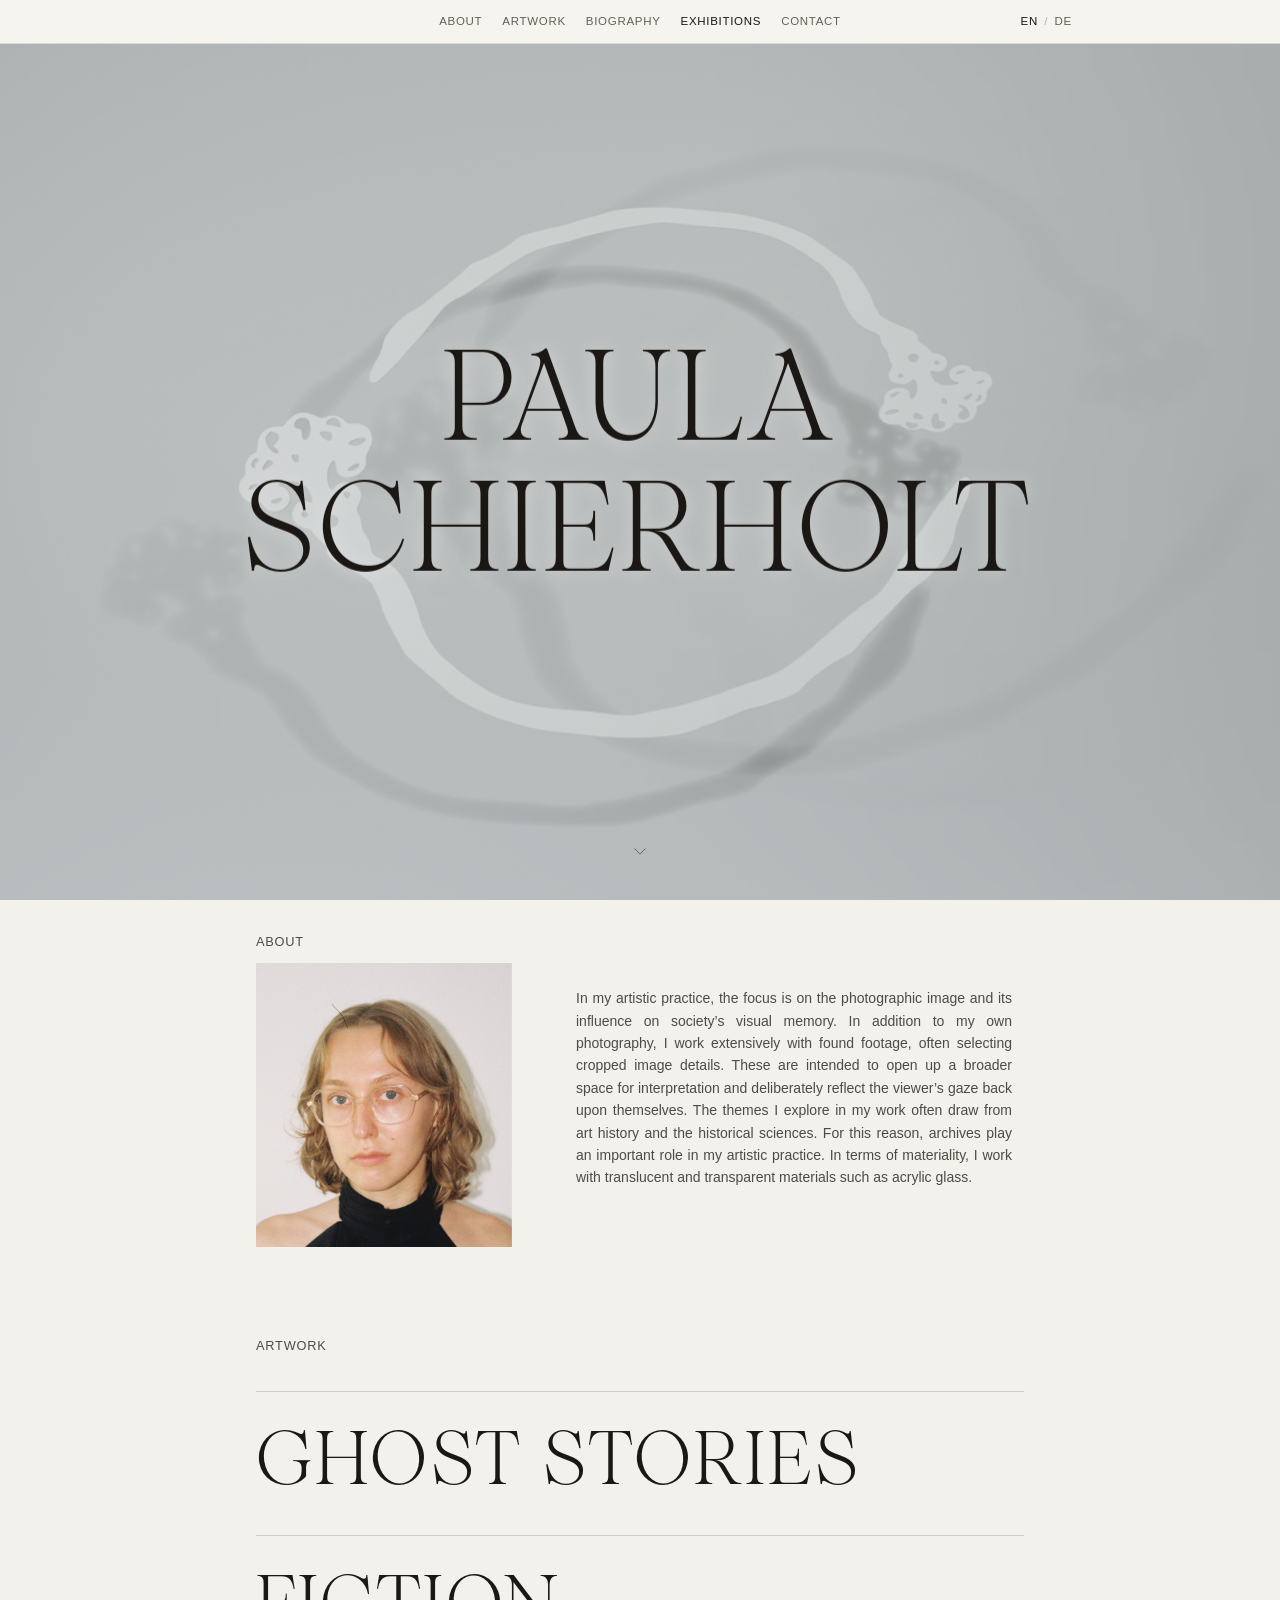
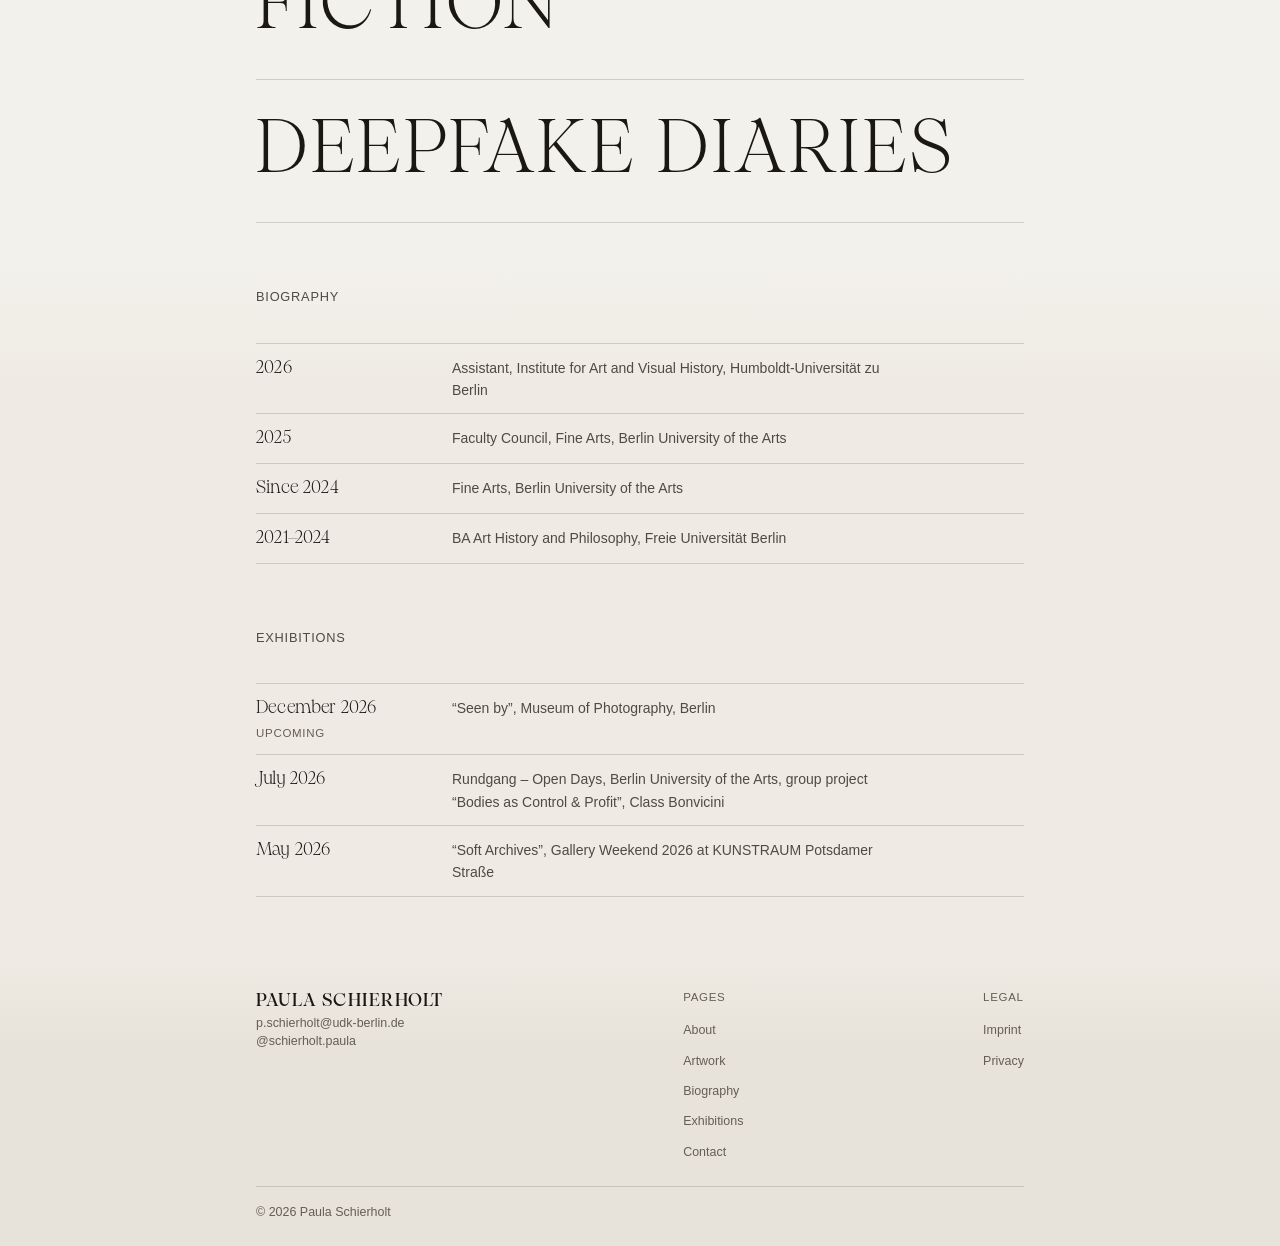
==== commit 376138c1: "Mobile layout, legal heading hierarchy, preview card, content updates - Phones: single-row header wi" ====
--- a/index.html
+++ b/index.html
@@ -5,8 +5,25 @@
   <meta name="viewport" content="width=device-width, initial-scale=1.0" />
   <meta name="description" content="Paula Schierholt - artist working with the photographic image, found footage, archives and translucent materials." />
   <title>Paula Schierholt</title>
+  <!-- Link preview card (WhatsApp, iMessage, Instagram, Signal, LinkedIn …).
+       The image is the cover motif, as in the site icon. Its URL must be
+       absolute; paulaschierholt.de serves the same file. -->
+  <meta property="og:type" content="website" />
+  <meta property="og:site_name" content="Paula Schierholt" />
+  <meta property="og:title" content="Paula Schierholt" />
+  <meta property="og:description" content="Artist working with the photographic image, found footage, archives and translucent materials." />
+  <meta property="og:image" content="https://paulaschierholt.com/assets/og-image.jpg" />
+  <meta property="og:image:type" content="image/jpeg" />
+  <meta property="og:image:width" content="1200" />
+  <meta property="og:image:height" content="630" />
+  <meta property="og:image:alt" content="A pale, ribbon-like ring with lace-like ends and its soft shadow on a grey ground: the motif of the site's cover." />
+  <meta name="twitter:card" content="summary_large_image" />
   <link rel="icon" type="image/png" sizes="32x32" href="assets/icon-32.png" />
   <link rel="apple-touch-icon" sizes="180x180" href="assets/icon-180.png" />
+  <!-- The two faces needed for first paint. -->
+  <link rel="preload" as="font" type="font/otf" href="assets/fonts/PPPangaia-Ultralight.otf" crossorigin />
+  <link rel="preload" as="font" type="font/otf" href="assets/fonts/PPPangaia-Medium.otf" crossorigin />
+  <script>document.documentElement.classList.add("js");</script>
   <link rel="stylesheet" href="css/style.css" />
 </head>
 <body>
@@ -14,7 +31,10 @@
 
   <header class="site-header">
     <a class="site-title" href="#top">Paula Schierholt</a>
-    <nav class="site-nav" aria-label="Primary">
+    <button type="button" class="control nav-toggle" aria-expanded="false" aria-controls="site-nav">
+      <span class="vh"><span class="lang-en">Menu</span><span class="lang-de">Menü</span></span>
+    </button>
+    <nav class="site-nav" id="site-nav" aria-label="Primary">
       <a href="#about"><span class="lang-en">About</span><span class="lang-de">Über mich</span></a>
       <a href="#artwork"><span class="lang-en">Artwork</span><span class="lang-de">Kunst</span></a>
       <a href="#biography"><span class="lang-en">Biography</span><span class="lang-de">Biographie</span></a>
@@ -37,8 +57,9 @@
                preload="metadata" poster="assets/wallpaper/poster-land.jpg"></video>
       </div>
       <h1 class="cover__name" data-parallax="0.09">Paula Schierholt</h1>
-      <a class="cover__scroll" href="#about" aria-label="Scroll down">
-        <svg viewBox="0 0 24 24" width="22" height="22" fill="none" stroke="currentColor" stroke-width="1.4" stroke-linecap="round" stroke-linejoin="round"><path d="M5 9l7 7 7-7"/></svg>
+      <a class="cover__scroll control" href="#about">
+        <svg class="icon" viewBox="0 0 24 24" width="18" height="18" aria-hidden="true" focusable="false"><path d="M5 9l7 7 7-7"/></svg>
+        <span class="vh"><span class="lang-en">Scroll to content</span><span class="lang-de">Zum Inhalt scrollen</span></span>
       </a>
     </section>
 
@@ -52,9 +73,9 @@
           <img src="assets/img/paula.jpg" alt="Portrait of Paula Schierholt"
                width="1440" height="1600" loading="lazy" />
         </figure>
-        <div class="about__text">
-          <p class="lang-en">In my artistic practice, the focus is on the photographic image and its influence on society’s visual memory. In addition to my own photography, I work extensively with found footage, often selecting cropped image details. These are intended to open up a broader space for interpretation and deliberately reflect the viewer’s gaze back upon themselves. The themes I explore in my work often draw from art history and the historical sciences. For this reason, archives play an important role in my artistic practice. In terms of materiality, I work with translucent and transparent materials such as acrylic glass.</p>
-          <p class="lang-de">Im Zentrum meiner künstlerischen Praxis steht das fotografische Bild und sein Einfluss auf das visuelle Gedächtnis der Gesellschaft. Neben meiner eigenen Fotografie arbeite ich intensiv mit Found Footage und wähle dabei häufig angeschnittene Bildausschnitte. Diese sollen einen größeren Interpretationsraum eröffnen und werfen den Blick der Betrachtenden bewusst auf sie selbst zurück. Die Themen, mit denen ich mich beschäftige, stammen oft aus der Kunstgeschichte und den historischen Wissenschaften. Aus diesem Grund spielen Archive eine wichtige Rolle in meiner künstlerischen Praxis. In Bezug auf die Materialität arbeite ich mit lichtdurchlässigen und transparenten Materialien wie Acrylglas.</p>
+        <div class="about__text prose">
+          <p class="lang-en" lang="en">In my artistic practice, the focus is on the photographic image and its influence on society’s visual memory. In addition to my own photography, I work extensively with found footage, often selecting cropped image details. These are intended to open up a broader space for interpretation and deliberately reflect the viewer’s gaze back upon themselves. The themes I explore in my work often draw from art history and the historical sciences. For this reason, archives play an important role in my artistic practice. In terms of materiality, I work with translucent and transparent materials such as acrylic glass.</p>
+          <p class="lang-de" lang="de">Im Zentrum meiner künstlerischen Praxis steht das fotografische Bild und sein Einfluss auf das visuelle Gedächtnis der Gesellschaft. Neben meiner eigenen Fotografie arbeite ich intensiv mit Found Footage und wähle dabei häufig angeschnittene Bildausschnitte. Diese sollen einen größeren Interpretationsraum eröffnen und werfen den Blick der Betrachtenden bewusst auf sie selbst zurück. Die Themen, mit denen ich mich beschäftige, stammen oft aus der Kunstgeschichte und den historischen Wissenschaften. Aus diesem Grund spielen Archive eine wichtige Rolle in meiner künstlerischen Praxis. In Bezug auf die Materialität arbeite ich mit lichtdurchlässigen und transparenten Materialien wie Acrylglas.</p>
         </div>
       </div>
     </section>
@@ -65,10 +86,13 @@
         <h2 class="section__title"><span class="lang-en">Artwork</span><span class="lang-de">Kunst</span></h2>
       </header>
 
+      <!-- data-text feeds two invisible twins (one roman, one italic) that
+           reserve the widest metrics, so the italic hover swap never resizes
+           the title. Keep it identical to the visible text. -->
       <ul class="worklist">
-        <li><button type="button" class="worklist__title" data-work="wd-ghost" aria-haspopup="dialog">Ghost Stories</button></li>
-        <li><button type="button" class="worklist__title" data-work="wd-fiction" aria-haspopup="dialog">Fiction</button></li>
-        <li><button type="button" class="worklist__title" data-work="wd-deepfake" aria-haspopup="dialog">Deepfake Diaries</button></li>
+        <li><button type="button" class="worklist__title" data-work="wd-ghost" aria-haspopup="dialog"><span class="worklist__slot" data-text="Ghost Stories"><span class="worklist__text">Ghost Stories</span></span></button></li>
+        <li><button type="button" class="worklist__title" data-work="wd-fiction" aria-haspopup="dialog"><span class="worklist__slot" data-text="Fiction"><span class="worklist__text">Fiction</span></span></button></li>
+        <li><button type="button" class="worklist__title" data-work="wd-deepfake" aria-haspopup="dialog"><span class="worklist__slot" data-text="Deepfake Diaries"><span class="worklist__text">Deepfake Diaries</span></span></button></li>
       </ul>
 
       <!-- Work details — shown in a modal when a title is clicked -->
@@ -97,10 +121,10 @@
             <span class="work__year">2026</span>
           </p>
           <div class="work__desc">
-            <div class="lang-en">
+            <div class="lang-en" lang="en">
               <p>Two family photographs were cut into pieces of equal size. By cutting them up, the background is brought to the foreground. Connections in meaning are revealed, some that have always existed, others that emerged only through the act of cutting. Tiny images take on gigantic proportions. Individual glances, postures, and movements are viewed in isolation and convey more than the original photograph ever could. One discovers hidden dynamics and listens to family members as they tell or withhold their stories. Through these fragments, the photo series opens up a fictional space in which the viewer fills in the gaps with their own narratives, stories drawn from their own memories to complete the incomplete image.</p>
             </div>
-            <div class="lang-de">
+            <div class="lang-de" lang="de">
               <p>Zwei Familienfotografien wurden in gleich große Stücke zerschnitten. Durch das Zerschneiden rückt der Hintergrund in den Vordergrund. Bedeutungszusammenhänge werden sichtbar – manche, die schon immer bestanden, andere, die erst durch den Akt des Schneidens entstanden sind. Winzige Bilder nehmen gigantische Ausmaße an. Einzelne Blicke, Haltungen und Bewegungen werden isoliert betrachtet und sagen mehr aus, als es die ursprüngliche Fotografie je könnte. Man entdeckt verborgene Dynamiken und hört den Familienmitgliedern zu, wie sie ihre Geschichten erzählen oder verschweigen. Durch diese Fragmente eröffnet die Fotoserie einen fiktiven Raum, in dem die Betrachtenden die Lücken mit ihren eigenen Erzählungen füllen – Geschichten aus ihren eigenen Erinnerungen, um das unvollständige Bild zu vervollständigen.</p>
             </div>
           </div>
@@ -121,12 +145,12 @@
             <span class="work__year">2025</span>
           </p>
           <div class="work__desc">
-            <div class="lang-en">
+            <div class="lang-en" lang="en">
               <p>Reconstructions of past realities are an integral part of historical scholarship. With deepfakes, a new form of visual reconstruction has emerged: it looks deceptively real, but is always merely a replica of what once was. This is because the image draws on traces, photos, letters, voices, and documents, that are preserved in archives and are rarely complete. It is a work with remnants, with fragments.</p>
               <p>The series <em>Deepfake Diaries</em> examines the transformation of memory culture through the use of artificial intelligence. The starting point is the video format of the same name by Terra X, which brings historical figures to life using deepfakes. Here, the digitally generated face of Rosa Luxemburg meets the corresponding archival photograph. Both are printed on transparent paper, lie on top of one another, and together form a new face. The simulation is so precise that the original and the reconstruction almost perfectly align. Only minor deviations betray the illusion.</p>
               <p>But what happens when simulations become the only evidence of a bygone era? Will future generations still be able to distinguish between the original and the simulation? Historical images strive for neutrality. Yet they reflect not only the past, but also the present, the narratives, and the power dynamics of their current context.</p>
             </div>
-            <div class="lang-de">
+            <div class="lang-de" lang="de">
               <p>Rekonstruktionen vergangener Wirklichkeiten sind fester Bestandteil der Geschichtswissenschaft. Mit Deepfakes ist eine neue Form der visuellen Rekonstruktion entstanden: Sie wirkt täuschend echt, ist aber stets nur ein Abbild dessen, was einmal war. Denn das Bild stützt sich auf Spuren – Fotos, Briefe, Stimmen und Dokumente –, die in Archiven bewahrt werden und selten vollständig sind. Es ist eine Arbeit mit Überresten, mit Fragmenten.</p>
               <p>Die Serie <em>Deepfake Diaries</em> untersucht den Wandel der Erinnerungskultur durch den Einsatz künstlicher Intelligenz. Ausgangspunkt ist das gleichnamige Videoformat von Terra X, das historische Persönlichkeiten mithilfe von Deepfakes zum Leben erweckt. Hier trifft das digital erzeugte Gesicht Rosa Luxemburgs auf die entsprechende Archivfotografie. Beide sind auf Transparentpapier gedruckt, liegen übereinander und bilden gemeinsam ein neues Gesicht. Die Simulation ist so präzise, dass Original und Rekonstruktion nahezu vollständig übereinstimmen. Nur geringe Abweichungen verraten die Illusion.</p>
               <p>Doch was geschieht, wenn Simulationen zum einzigen Zeugnis einer vergangenen Epoche werden? Werden künftige Generationen noch zwischen Original und Simulation unterscheiden können? Historische Bilder streben nach Neutralität. Und doch spiegeln sie nicht nur die Vergangenheit wider, sondern auch die Gegenwart, die Narrative und die Machtverhältnisse ihres jeweiligen Kontexts.</p>
@@ -157,7 +181,7 @@
           </dd>
         </div>
         <div class="timeline__row">
-          <dt class="timeline__year">2024</dt>
+          <dt class="timeline__year"><span class="lang-en">Since 2024</span><span class="lang-de">Seit 2024</span></dt>
           <dd class="timeline__desc">
             <span class="lang-en">Fine Arts, Berlin University of the Arts</span>
             <span class="lang-de">Bildende Kunst, Universität der Künste Berlin</span>
@@ -178,26 +202,28 @@
       <header class="section__head">
         <h2 class="section__title"><span class="lang-en">Exhibitions</span><span class="lang-de">Ausstellungen</span></h2>
       </header>
+      <!-- Titles of exhibitions and projects are quoted: “…” in English, „…“ in
+           German. Remove the "Upcoming" note once the exhibition has opened. -->
       <dl class="timeline">
         <div class="timeline__row">
-          <dt class="timeline__year"><span class="lang-en">December 2026</span><span class="lang-de">Dezember 2026</span></dt>
-          <dd class="timeline__desc">
-            <span class="lang-en">Seen by, Museum for Photography, Berlin</span>
-            <span class="lang-de">Seen by, Museum für Fotografie, Berlin</span>
+          <dt class="timeline__year"><span class="lang-en">December 2026</span><span class="lang-de">Dezember 2026</span><span class="timeline__note label-sm"><span class="lang-en">Upcoming</span><span class="lang-de">Demnächst</span></span></dt>
+          <dd class="timeline__desc">
+            <span class="lang-en">“Seen by”, Museum of Photography, Berlin</span>
+            <span class="lang-de">„Seen by“, Museum für Fotografie, Berlin</span>
           </dd>
         </div>
         <div class="timeline__row">
           <dt class="timeline__year"><span class="lang-en">July 2026</span><span class="lang-de">Juli 2026</span></dt>
           <dd class="timeline__desc">
-            <span class="lang-en">Rundgang UdK, group project “Bodies as Control &amp; Profit”, Class Bonvincini</span>
-            <span class="lang-de">Rundgang UdK, Gruppenprojekt „Bodies as Control &amp; Profit“, Klasse Bonvincini</span>
+            <span class="lang-en">Rundgang – Open Days, Berlin University of the Arts, group project “Bodies as Control &amp; Profit”, Class Bonvicini</span>
+            <span class="lang-de">Rundgang UdK, Gruppenprojekt „Bodies as Control &amp; Profit“, Klasse Bonvicini</span>
           </dd>
         </div>
         <div class="timeline__row">
           <dt class="timeline__year"><span class="lang-en">May 2026</span><span class="lang-de">Mai 2026</span></dt>
           <dd class="timeline__desc">
-            <span class="lang-en">Soft Archives, Gallery Weekend 2026 at KUNSTRAUM Potsdamer Straße</span>
-            <span class="lang-de">Soft Archives, Gallery Weekend 2026 im KUNSTRAUM Potsdamer Straße</span>
+            <span class="lang-en">“Soft Archives”, Gallery Weekend 2026 at KUNSTRAUM Potsdamer Straße</span>
+            <span class="lang-de">„Soft Archives“, Gallery Weekend 2026 im KUNSTRAUM Potsdamer Straße</span>
           </dd>
         </div>
       </dl>
--- a/css/style.css
+++ b/css/style.css
@@ -1,13 +1,19 @@
 /* ==========================================================================
    Paula Schierholt — stylesheet
    A quiet, gallery-like minimalist layout.
-   Body: Helvetica Neue · Titles/display: PP Pangaia
+
+   Implements docs/DESIGN-SYSTEM.md. Read that file before changing anything
+   here; every value below has a reason recorded there.
+
+   Body / labels: Helvetica Neue  ·  Identity & voice: PP Pangaia
    ========================================================================== */
 
 /* Fonts --------------------------------------------------------------------
-   PP Pangaia (Pangram Pangram Foundry) — used for titles and large display.
-   Free-for-Personal-Use edition; see assets/fonts/ (EULA + README).
-   Only the weight actually referenced in CSS is downloaded by the browser.
+   PP Pangaia (Pangram Pangram Foundry) — free-for-personal-use edition;
+   see assets/fonts/ (EULA + README).
+   RULE: never declare a weight that is not one of these files. CSS weight
+   matching substitutes silently (300 walks down to 200, 400 walks up to 500),
+   so a typo renders a face nobody chose and reports no error.
    -------------------------------------------------------------------------- */
 @font-face {
   font-family: "PP Pangaia";
@@ -25,43 +31,104 @@
 }
 @font-face {
   font-family: "PP Pangaia";
-  src: url("../assets/fonts/PPPangaia-Bold.otf") format("opentype");
-  font-weight: 700;
-  font-style: normal;
-  font-display: swap;
-}
-@font-face {
-  font-family: "PP Pangaia";
   src: url("../assets/fonts/PPPangaia-UltralightItalic.otf") format("opentype");
   font-weight: 200;
   font-style: italic;
   font-display: swap;
 }
-@font-face {
-  font-family: "PP Pangaia";
-  src: url("../assets/fonts/PPPangaia-MediumItalic.otf") format("opentype");
-  font-weight: 500;
-  font-style: italic;
-  font-display: swap;
-}
-
+
+/* Tokens -------------------------------------------------------------------- */
 :root {
-  /* Warm, archival paper palette */
-  --color-bg: #f3f1ec;
-  --color-fg: #1a1714;
-  --color-soft: #55504a;          /* subtle body-text colour */
-  --color-muted: #6e6860;         /* darkened for WCAG AA contrast on paper */
-  --color-line: rgba(26, 23, 20, 0.13);
+  /* Ground — a tonal drift down the page, never stacked colour blocks.
+     Adjacent steps measure 1.03 / 1.05 / 1.08:1, below the threshold at which
+     a boundary resolves as an edge; base -> footer accumulates to 1.13:1,
+     which does read as a change of register. */
+  --paper-00: #f6f4f0;            /* header */
+  --paper-01: #f3f1ec;            /* base — About, Artwork */
+  --paper-02: #efebe4;            /* Biography, Exhibitions, cover fallback */
+  --paper-03: #e8e3da;            /* footer */
+  --paper-modal: #e5e1d9;         /* artwork modal */
+
+  /* Ink — every pairing measured against every ground. See DESIGN-SYSTEM §3. */
+  --ink: #1a1714;                 /* 15.81:1 on paper-01 */
+  --ink-soft: #4f4a44;            /*  7.77:1 on paper-01 */
+  --ink-muted: #645e56;           /*  5.68:1 on paper-01, 4.91:1 on paper-modal */
+  --line: rgba(26, 23, 20, 0.16); /* hairlines only — never text, never an icon */
 
   --font: "Helvetica Neue", Helvetica, Arial, "Segoe UI", Roboto, sans-serif;
   --font-title: "PP Pangaia", "Iowan Old Style", Georgia, "Times New Roman", serif;
 
-  --text: 0.875rem;               /* consistent body-content size */
-  --text-small: 0.78rem;          /* secondary: specs, years, labels */
-  --measure: 56ch;                /* reading width */
-  --max-width: 54rem;             /* centred content column */
+  --text: 0.875rem;
+  --text-small: 0.78rem;
+
+  /* Prose typography. SINGLE SOURCE OF TRUTH — see the .prose rule and
+     DESIGN-SYSTEM.md §4. Nothing may restate or override these per page or per
+     component; anything that needs the same look reads these tokens. */
+  --prose-size: var(--text);
+  --prose-leading: 1.6;
+  --prose-ink: var(--ink-soft);
+
+  /* Leading scale. Every line-height on the site is one of these four. A
+     one-off value is how the footer contact block ended up at 1.85, visibly
+     looser than anything else on the page. */
+  --leading-tight: 1.35;   /* display type, dates, the footer signature */
+  --leading-snug: 1.45;    /* address blocks — not running prose */
+  --leading-label: 1.5;    /* uppercase micro-labels */
+
+  /* Heading steps for the legal documents — one clean descent from h2 to h4,
+     ending at body size (DESIGN-SYSTEM §2). Until R10 h2 and h3 were both
+     1.25rem, so a section and its subsection looked the same. */
+  --step-1: 0.875rem;  /* legal h4 — body size; weight and ink set it apart */
+  --step-2: 1rem;      /* legal h3 */
+  --step-3: 1.25rem;   /* legal h2 */
+
+  /* Tracking. One value for every uppercase micro-label on the site, and one
+     for the uppercase wordmark. Kept as tokens so they can be tuned in one
+     place — this pair is the most subjective judgement in the system and the
+     one most likely to be revisited. */
+  --track-label: 0.06em;   /* header nav, lang switch, section labels, footer */
+  --track-brand: 0.08em;   /* .site-title — one step open, being smaller type */
+  --measure: 56ch;                /* reading width; released on the legal pages */
+  --max-width: 54rem;             /* the one content column */
   --gutter: clamp(1.25rem, 4vw, 3rem);
-  --section-gap: clamp(3rem, 7vw, 5.5rem);
+  /* The gap BETWEEN two sections, and between a section and the footer.
+     Delivered as half from each side (see .section), so this token is the
+     number you actually see. The previous build set it as the padding on each
+     side, which silently doubled it to ~144px between sections — that was not
+     a decision, it was an oversight. */
+  --section-gap: clamp(2.5rem, 5vw, 4.5rem);
+
+  /* Every full-width band (header, section, footer) uses this so their content
+     and their rules share one left and right edge. `100%` resolves against the
+     containing block, which avoids the scrollbar error that `100vw` introduces. */
+  --pad-x: max(var(--gutter), calc((100% - var(--max-width)) / 2 + var(--gutter)));
+
+  /* The header band is one gutter wider than the content column, deliberately.
+     Its layout is `1fr auto 1fr`, so the nav is only centred on the viewport
+     while the two outer columns stay equal — which requires the outer columns
+     to be wider than the wordmark's min-content in BOTH languages. At the
+     content-column width they are not (German runs longer), and the nav would
+     sit ~25px right of centre. Measured: with this band the nav's centre is
+     exactly 50% of the viewport in EN and DE, with the wordmark shown and
+     hidden. Do not narrow it without re-measuring all four states. */
+  --pad-x-header: max(var(--gutter), calc((100% - var(--max-width)) / 2));
+
+  /* Real rendered header height — measured, not estimated. The cover and
+     scroll-padding both derive from it, so an approximation here leaves a
+     sliver of the next section under the fold and drops anchors behind the
+     header. Re-measure if the header type or padding changes. */
+  --header-h: 2.7rem;
+
+  /* Spacing scale */
+  --space-1: 0.25rem;
+  --space-2: 0.5rem;
+  --space-3: 0.75rem;
+  --space-4: 1rem;
+  --space-5: 1.5rem;
+  --space-6: 2.25rem;
+  --space-7: 3.5rem;
+  --space-8: 5.5rem;
+  --space-9: 8rem;                /* tone-transition length */
 }
 
 /* Reset --------------------------------------------------------------------- */
@@ -72,15 +139,42 @@
 html {
   -webkit-text-size-adjust: 100%;
   scroll-behavior: smooth;
-  scroll-padding-top: 4.5rem;
-  overflow-x: clip;   /* contain the full-bleed cover; keeps sticky header intact */
-  scroll-snap-type: y proximity;   /* pause at each full-screen section */
-}
-
+  overflow-x: clip;
+  scroll-snap-type: y proximity;
+  /* Base paper, not the footer tone. An earlier build painted this --paper-03
+     to stop short pages showing base paper under the footer; on the Impressum
+     that turned 64px of leftover viewport into more apparent footer, so the
+     footer read as half the page. The sticky-footer layout below is the real
+     fix; this only shows during overscroll now. */
+  background: var(--paper-01);
+}
+
+/* Header clearance — R9. Anchors, snap points and keyboard focus stop below the
+   sticky header. It used to be `scroll-padding-top` on <html>, but that also
+   applied to the header's OWN controls: Chrome took EN, DE and the menu links
+   to be "under the header" and scrolled the page ~430px whenever one received
+   keyboard focus (on the live site too). As a scroll-margin on what is
+   scrolled TO — the cover, every [id] anchor and section, everything focusable
+   below the header — the clearance is identical and the header is left out. */
+.cover,
+[id],
+.site-main :is(a, button),
+.site-footer a {
+  scroll-margin-top: calc(var(--header-h) + var(--space-4));
+}
+
+/* Sticky footer. The main column absorbs the leftover height on a short page,
+   so the footer always sits at the bottom at its own intrinsic height and
+   occupies the same space on every page — instead of a short page leaving a
+   band of footer-toned emptiness that reads as more footer. */
 body {
   margin: 0;
-  background: var(--color-bg);
-  color: var(--color-fg);
+  display: flex;
+  flex-direction: column;
+  min-height: 100vh;
+  min-height: 100svh;
+  background: var(--paper-01);
+  color: var(--ink);
   font-family: var(--font);
   font-size: clamp(0.875rem, 0.84rem + 0.12vw, 0.95rem);
   line-height: 1.6;
@@ -91,18 +185,34 @@
 
 img { max-width: 100%; height: auto; display: block; }
 
+/* Buttons do NOT inherit the document font — without this they fall back to the
+   UA default (Arial), which is why the old glyph controls looked foreign. */
+button { font: inherit; }
+
 a {
   color: inherit;
   text-decoration: none;
   text-underline-offset: 0.18em;
   text-decoration-thickness: 1px;
 }
-a:hover,
-a:focus-visible { text-decoration: underline; }
 
 :focus-visible {
-  outline: 2px solid var(--color-fg);
+  outline: 2px solid var(--ink);
   outline-offset: 3px;
+}
+
+/* Visually hidden — accessible names that must carry both languages.
+   (aria-label cannot hold two languages; a hidden span can.) */
+.vh {
+  position: absolute;
+  width: 1px;
+  height: 1px;
+  margin: -1px;
+  padding: 0;
+  overflow: hidden;
+  clip-path: inset(50%);
+  white-space: nowrap;
+  border: 0;
 }
 
 /* Language toggle ----------------------------------------------------------- */
@@ -114,12 +224,108 @@
   position: absolute;
   left: -999px;
   top: 0;
-  background: var(--color-fg);
-  color: var(--color-bg);
+  background: var(--ink);
+  color: var(--paper-01);
   padding: 0.5rem 0.9rem;
   z-index: 100;
 }
 .skip-link:focus { left: 0.5rem; top: 0.5rem; }
+
+/* Type: labels -------------------------------------------------------------
+   ONE uppercase micro-label style, in two sizes (DESIGN-SYSTEM §2, label/md
+   and label/sm). It replaces what used to be five near-miss specifications
+   (four tracking values, three weights). Hierarchy comes from size and colour,
+   never from weight or tracking; "AUSSTELLUNGEN" is the stress test for the
+   tracking. label/md is written out on .section__title; label/sm is this
+   class (the timeline status note), and is written out on the nav, the
+   language switch and the footer titles.
+   -------------------------------------------------------------------------- */
+.label-sm {
+  font-family: var(--font);
+  font-size: 0.72rem;
+  font-weight: 400;
+  line-height: var(--leading-label);
+  letter-spacing: var(--track-label);
+  text-transform: uppercase;
+  color: var(--ink-muted);
+}
+
+/* Body prose ---------------------------------------------------------------
+   ONE rule, shared by the About text, the artwork modal and the legal pages,
+   so those three cannot drift apart. Anything that is running prose gets this
+   class; labels, dates, nav and the timeline do not.
+
+   Justified, per the artist's instruction. Justification without hyphenation
+   is what produces rivers and gaping word-spaces — badly so in German, whose
+   compounds are long — so `hyphens: auto` is not optional here, and it only
+   works when the text has a real `lang` attribute in scope. Every prose block
+   therefore carries lang="en" / lang="de" on its language wrapper; without it
+   the browser silently hyphenates with the wrong dictionary, or not at all.
+   -------------------------------------------------------------------------- */
+.prose {
+  font-size: var(--prose-size);
+  line-height: var(--prose-leading);
+  color: var(--prose-ink);
+  text-align: justify;
+  text-justify: inter-word;
+  hyphens: auto;
+  -webkit-hyphens: auto;
+  /* Don't break short words, and never leave one or two letters stranded. */
+  hyphenate-limit-chars: 7 3 3;
+}
+.prose p { margin: 0 0 0.9em; }
+.prose p:last-child { margin-bottom: 0; }
+
+/* Icons and controls -------------------------------------------------------
+   ONE family and ONE SIZE: 24-unit grid, rendered at 18 x 18 px everywhere,
+   stroke 1.25 CSS px everywhere, fill none, currentColor, round caps and
+   joins. Five paths in total.
+
+   There is no optical size scale. An earlier build had one (14 / 18 / 20) and
+   it is the thing that read as inconsistent: in the modal a 20px prev/next sat
+   directly beside a 14px disclosure chevron. Every arrow on this site is the
+   same size as every other arrow. The size lives in ICON_SIZE in js/main.js and
+   in the width/height on the cover chevron in index.html — those are the only
+   two places it is written.
+   -------------------------------------------------------------------------- */
+.icon {
+  display: block;
+  flex: none;
+  stroke: currentColor;
+  fill: none;
+  stroke-width: 1.25;
+  stroke-linecap: round;
+  stroke-linejoin: round;
+  /* CRITICAL. `stroke-width` is measured in the viewBox's user units, so it is
+     scaled along with the icon: a 24-unit box rendered at 32px draws a 2px
+     stroke, at 24px draws 1.5px, at 16px draws 1px. The first build of this
+     system declared "stroke 1.5 at every size" and got 1.0–2.0px in practice,
+     which is why the modal arrows read as heavy and unrelated to the cover
+     chevron. `non-scaling-stroke` pins the stroke to 1.25 CSS px at every
+     optical size, which is what makes them one family. */
+  vector-effect: non-scaling-stroke;
+}
+
+.control {
+  display: inline-flex;
+  align-items: center;
+  justify-content: center;
+  min-width: 44px;      /* WCAG 2.5.5 — the target is the region that accepts */
+  min-height: 44px;     /* the pointer, padding included, not the painted px  */
+  padding: 0;
+  margin: 0;
+  appearance: none;
+  background: none;
+  border: 0;
+  cursor: pointer;
+  font: inherit;
+  color: var(--ink-muted);
+  transition: color 0.18s ease;
+}
+.control:hover,
+.control:focus-visible { color: var(--ink); }
+/* Rest state is expressed in colour, never in opacity: a 1.5px stroke faded to
+   50% on a light ground reads as broken, and drops below 3:1 non-text contrast. */
 
 /* Header -------------------------------------------------------------------- */
 .site-header {
@@ -130,61 +336,73 @@
   grid-template-columns: 1fr auto 1fr;
   align-items: center;
   gap: 0.5rem 1.5rem;
-  padding-block: 0.9rem;
-  padding-inline: max(var(--gutter), calc((100% - var(--max-width)) / 2));
-  background: color-mix(in srgb, var(--color-bg) 86%, transparent);
+  padding-block: 0.75rem;
+  padding-inline: var(--pad-x-header);
+  background: color-mix(in srgb, var(--paper-00) 88%, transparent);
   backdrop-filter: saturate(140%) blur(8px);
   transition: transform 0.3s ease;
 }
 .site-header--hidden { transform: translateY(-100%); }
 .site-title { justify-self: start; }
+
 .site-nav { justify-self: center; }
 .lang-switch { justify-self: end; }
 
-@media (max-width: 46rem) {
-  .site-header { grid-template-columns: 1fr auto; row-gap: 0.6rem; }
-  .site-title { grid-column: 1; }
-  .lang-switch { grid-column: 2; }
-  .site-nav { grid-column: 1 / -1; justify-self: stretch; justify-content: center; }
-}
-
+/* The wordmark — a quiet echo of the cover, not a second logo.
+   Uppercase and tracked so it belongs to the same idea as .cover__name. */
 .site-title {
   font-family: var(--font-title);
-  font-size: clamp(1.05rem, 0.95rem + 0.5vw, 1.3rem);
+  font-size: clamp(0.86rem, 0.8rem + 0.3vw, 1rem);
   font-weight: 500;
-  letter-spacing: 0.01em;
+  line-height: 1.2;
+  letter-spacing: var(--track-brand);
+  text-transform: uppercase;
   white-space: nowrap;
-}
+  color: var(--ink);
+  transition: opacity 0.35s ease, visibility 0s;
+}
+/* Hidden while the cover fills the view (index only, applied by JS).
+   MUST be opacity + visibility: both keep the grid column at full width, so
+   the centre column — and therefore .site-nav — never moves. Anything that
+   collapses the column (display:none, hidden) would shift the nav off-centre. */
+.site-title--hidden {
+  opacity: 0;
+  visibility: hidden;
+  pointer-events: none;
+  transition: opacity 0.35s ease, visibility 0s linear 0.35s;
+}
+.site-title--instant { transition: none; }
 
 .site-nav {
   display: flex;
   flex-wrap: wrap;
-  gap: 0.8rem 1.25rem;
+  /* Tightens as the band narrows, so the nav still fits between two equal
+     outer columns in German down to the breakpoint below. */
+  gap: 0.5rem clamp(0.9rem, 1.6vw, 1.25rem);
 }
 .site-nav a {
-  font-family: var(--font);
   font-size: 0.72rem;
   font-weight: 400;
-  letter-spacing: 0.06em;
+  line-height: 1.5;
+  letter-spacing: var(--track-label);
   text-transform: uppercase;
-  color: var(--color-muted);
+  color: var(--ink-muted);
+  transition: color 0.18s ease;
 }
 .site-nav a:hover,
-.site-nav a:focus-visible {
-  color: var(--color-fg);
-  text-decoration: none;
-}
-.site-nav a[aria-current="true"] { color: var(--color-fg); }
-
-/* Language switch ----------------------------------------------------------- */
+.site-nav a:focus-visible { color: var(--ink); }
+.site-nav a[aria-current="true"] { color: var(--ink); }
+
+/* Language switch — same label spec as the nav, deliberately. */
 .lang-switch {
   display: flex;
   align-items: baseline;
   gap: 0.4rem;
-  font-family: var(--font);          /* match the header nav headings */
+  font-family: var(--font);
   font-size: 0.72rem;
   font-weight: 400;
-  letter-spacing: 0.06em;
+  line-height: 1.5;
+  letter-spacing: var(--track-label);
   text-transform: uppercase;
 }
 .lang-btn {
@@ -196,49 +414,171 @@
   cursor: pointer;
   font: inherit;
   letter-spacing: inherit;
-  color: var(--color-muted);
+  color: var(--ink-muted);
   transition: color 0.2s ease;
 }
-.lang-btn:hover { color: var(--color-fg); }
-.lang-btn[aria-pressed="true"] { color: var(--color-fg); }
-.lang-switch__sep { color: var(--color-line); }
-
-/* Main / layout ------------------------------------------------------------- */
-.site-main {
-  width: 100%;
-  max-width: var(--max-width);
-  margin-inline: auto;
-  margin-bottom: clamp(2.5rem, 6vw, 5rem);   /* breathing room before the footer */
-  padding-inline: var(--gutter);
+.lang-btn:hover { color: var(--ink); }
+.lang-btn[aria-pressed="true"] { color: var(--ink); }
+.lang-switch__sep { color: var(--ink-muted); opacity: 0.45; }
+
+/* The single-row header holds only while the band is wide enough for the nav
+   to sit between two equal outer columns in German. Below ~960px it is not.
+   R9: rather than wrapping the nav onto a second row — which read as a broken
+   header on phones — the nav folds into a drop-down behind one control in the
+   top-right corner, so the bar is a single row at every width. */
+.nav-toggle { display: none; }
+
+@media (max-width: 60rem) {
+  /* Measured: one row, its height set by the toggle's 44px hit area. */
+  :root { --header-h: 2.75rem; }
+  .site-header {
+    grid-template-columns: 1fr auto auto;
+    grid-template-areas: "brand lang toggle";
+    column-gap: var(--space-2);
+  }
+  .site-title { grid-area: brand; }
+  .lang-switch { grid-area: lang; }
+
+  /* Without JS the menu cannot open, so the links wrap onto a second row
+     instead — reachable, if less tidy. */
+  html:not(.js) .site-nav {
+    grid-column: 1 / -1;
+    justify-content: center;
+  }
+
+  /* A standard .control. Its 44px hit area reaches into the header's own
+     padding (margin-block), and its glyph is set flush with the gutter
+     (margin-inline-end = (44 − 18) / 2), so the target size makes the bar
+     neither taller nor narrower. */
+  .js .nav-toggle {
+    grid-area: toggle;
+    display: inline-flex;
+    margin-block: -0.75rem;
+    margin-inline-end: -13px;
+  }
+  .nav-toggle .icon--close { display: none; }
+  .site-header.is-open .nav-toggle .icon--menu { display: none; }
+  .site-header.is-open .nav-toggle .icon--close { display: block; }
+
+  /* EN and DE are controls too. The padding widens each target toward the
+     other without overlapping (gap + slash ≈ 17px), and the matching negative
+     margin leaves the type exactly where it was. */
+  .lang-btn { padding: 0.85rem 0.5rem; margin: -0.85rem -0.5rem; }
+
+  /* The drop-down. A list, so it owns its rules — above every row and below
+     the last (§5) — and it keeps the desktop nav's label spec: the words do
+     not change size because the layout did. */
+  .js .site-nav {
+    position: absolute;
+    top: 100%;
+    left: 0;
+    right: 0;
+    /* The desktop rule centres the nav with justify-self; on an absolutely
+       positioned grid item that shrinks the box to its content instead of
+       letting the insets span the band. */
+    justify-self: stretch;
+    display: block;
+    padding: var(--space-2) var(--pad-x-header) var(--space-5);
+    background: var(--paper-00);
+    /* A paper veil over the page behind — the same idea as the light filter
+       over the cover video — so the menu reads as foreground without a
+       shadow or a dark scrim. Clipped at the panel's top edge so it never
+       tints the bar. */
+    box-shadow: 0 0 0 100vmax color-mix(in srgb, var(--paper-01) 72%, transparent);
+    clip-path: inset(0 -100vmax -100vmax -100vmax);
+    opacity: 0;
+    visibility: hidden;
+    transition: opacity 0.2s ease, visibility 0s linear 0.2s;
+  }
+  .js .site-header.is-open { background: var(--paper-00); }
+  .js .site-header.is-open .site-nav {
+    opacity: 1;
+    visibility: visible;
+    transition: opacity 0.2s ease, visibility 0s;
+  }
+  .js .site-nav a {
+    display: flex;
+    align-items: center;
+    min-height: 3rem;
+    border-top: 1px solid var(--line);
+  }
+  .js .site-nav a:last-child { border-bottom: 1px solid var(--line); }
+}
+
+/* Main / layout ------------------------------------------------------------
+   .site-main is full-width; each band sets its own --pad-x. This lets a
+   section paint edge to edge without the `calc(50% - 50vw)` trick, which is
+   off by half a scrollbar.
+   -------------------------------------------------------------------------- */
+.site-main { width: 100%; flex: 1 0 auto; }
+
+/* The index reaches the footer through a tonal chain: Biography fades
+   paper-01 → paper-02, Exhibitions holds paper-02, the footer fades
+   paper-02 → paper-03. The legal pages have no such lower band, so the ground
+   stepped straight from paper-01 to the footer's paper-02 — the hard edge.
+   This supplies the missing 01 → 02 lead-in over the same --space-9 the index
+   uses, so both pages resolve into the footer identically. It sits on
+   .site-main, not on the section: with the sticky-footer layout the main box
+   fills short pages (the Impressum), so the gradient always ends exactly at
+   the footer's top edge however little content there is. */
+.site-main--legal {
+  background-image: linear-gradient(
+    to bottom,
+    var(--paper-01) 0,
+    var(--paper-01) calc(100% - var(--space-9)),
+    var(--paper-02) 100%
+  );
 }
 
 .section {
-  padding-block: var(--section-gap);
-  border-top: 1px solid var(--color-line);
+  padding-block: calc(var(--section-gap) / 2);
+  padding-inline: var(--pad-x);
   scroll-snap-align: start;
 }
-.section:first-child { border-top: 0; }
-
-/* Cover — name, fills the first view (full-bleed) -------------------------- */
+/* The last section gets a little more air beneath it than sections give each
+   other: the eye needs to settle before the ground changes register into the
+   footer. One step up the spacing scale — not a bespoke value. */
+.site-main > .section:last-child { padding-bottom: var(--space-7); }
+/* RULE: a rule belongs to a list, never to a section. Sections are separated
+   by space and by tone. This is what removes the stack of hairlines that used
+   to appear between Biography and Exhibitions. */
+
+/* Tonal drift. The change arrives over --space-9 of scrolling and is anchored
+   to each section's own top, so it is independent of language and content
+   length (German runs longer; percentage stops would shift). */
+.section--biography {
+  background-image: linear-gradient(
+    to bottom,
+    var(--paper-01) 0,
+    var(--paper-02) var(--space-9),
+    var(--paper-02) 100%
+  );
+}
+.section--exhibitions { background-color: var(--paper-02); }
+
+/* No special case for the last section: every section contributes the same
+   half-gap, including the one that hands over to the footer. */
+
+/* Cover --------------------------------------------------------------------- */
 .cover {
   position: relative;
-  min-height: calc(100vh - 3.75rem);
-  min-height: calc(100svh - 3.75rem);
-  margin-inline: calc(50% - 50vw);   /* break out of the centred column */
-  margin-bottom: clamp(1rem, 3vw, 2rem);
+  min-height: calc(100vh - var(--header-h));
+  min-height: calc(100svh - var(--header-h));
+  margin-bottom: 0;
   padding-inline: var(--gutter);
   display: flex;
   align-items: center;
   justify-content: center;
   scroll-snap-align: start;
 }
-/* Video wallpaper behind the name */
 .cover__bg {
   position: absolute;
   inset: 0;
   z-index: 0;
   overflow: hidden;
-  background: #6b7379;   /* mid grey shown before the video paints */
+  /* Paper, not grey: if the video and its poster both fail, the name still
+     sits on paper at 15:1 rather than on #6b7379 at 3.7:1. */
+  background: var(--paper-02);
 }
 .cover__bg video {
   position: absolute;
@@ -252,67 +592,69 @@
   object-fit: cover;
   display: block;
 }
-/* Semi-translucent light scrim to lift the dark title off the video */
+/* Warms the video toward paper rather than merely lightening it — the old
+   scrim composited to a cool #b7baba directly beneath a warm header. */
 .cover__bg::after {
   content: "";
   position: absolute;
   inset: 0;
-  background: rgba(243, 241, 236, 0.42);
+  background: rgba(246, 244, 240, 0.52);
   pointer-events: none;
 }
 
 .cover__scroll {
   position: absolute;
   left: 50%;
-  bottom: clamp(1rem, 3vh, 2.5rem);
+  bottom: clamp(0.5rem, 3vh, 2rem);
   z-index: 1;
   transform: translateX(-50%);
-  color: var(--color-soft);
-  transition: color 0.2s ease;
-}
-.cover__scroll:hover,
-.cover__scroll:focus-visible { color: var(--color-fg); }
-.cover__scroll svg { display: block; stroke-width: 1.8; animation: scrollHint 1.8s ease-in-out infinite; }
+}
+.cover__scroll .icon { animation: scrollHint 1.8s ease-in-out infinite; }
 @keyframes scrollHint {
   0%, 100% { transform: translateY(0); }
   50% { transform: translateY(0.3rem); }
 }
+
 .cover__name {
   position: relative;
-  z-index: 1;                       /* above the video */
+  z-index: 1;
   margin: 0;
   font-family: var(--font-title);
-  font-size: clamp(2.5rem, 11vw, 8rem);
-  font-weight: 200;                 /* Ultralight — thinner */
-  line-height: 1.06;
+  font-size: clamp(2.5rem, 10.5vw, 8rem);
+  font-weight: 200;
+  line-height: 1.02;
   letter-spacing: 0.05em;
-  text-transform: uppercase;        /* big (capital) letters */
+  text-transform: uppercase;
   text-align: center;
   text-wrap: balance;
-  color: var(--color-fg);           /* black title over the light-filtered wallpaper */
-  text-shadow: 0 1px 20px rgba(243, 241, 236, 0.55);
-}
-
-.section__head {
-  margin-bottom: clamp(1.4rem, 3vw, 2.25rem);
-}
+  color: var(--ink);
+  text-shadow: 0 1px 20px rgba(246, 244, 240, 0.55);
+}
+
+/* Section heads ------------------------------------------------------------- */
+.section__head { margin-bottom: var(--space-6); }
+
 .section__title {
   margin: 0;
   font-family: var(--font);
   font-size: 0.8rem;
-  font-weight: 300;
-  letter-spacing: 0.08em;
+  font-weight: 400;
+  line-height: 1.5;
+  letter-spacing: var(--track-label);
   text-transform: uppercase;
-  color: var(--color-soft);
-}
-/* Legal pages use <h1> here — give it the weight of a real page title */
+  color: var(--ink-soft);
+}
+
+/* Legal pages use <h1> here. Display type is set near-solid — inheriting the
+   body's 1.6 put a 44px title in a 70px box and detached it from the page. */
 h1.section__title {
   font-family: var(--font-title);
-  font-size: clamp(1.75rem, 5vw, 2.75rem);
-  font-weight: 300;
+  font-size: clamp(2rem, 4.5vw, 3.25rem);
+  font-weight: 200;                     /* a weight that actually ships */
+  line-height: 1.1;
   letter-spacing: 0.01em;
   text-transform: none;
-  color: var(--color-fg);
+  color: var(--ink);
 }
 
 /* About --------------------------------------------------------------------- */
@@ -324,123 +666,26 @@
 }
 .about__figure { margin: 0; }
 .about__figure img { width: 100%; }
-.about__text {
-  max-width: var(--measure);
-  font-size: var(--text);
-  color: var(--color-soft);
-  text-align: left;   /* ragged-right reads cleaner than justified in a narrow measure */
-}
-.about__text p { margin: 0; }
+/* Typography comes from .prose (shared with the modal and the legal pages);
+   only the column width is About's own business. */
+.about__text { max-width: var(--measure); }
 
 @media (max-width: 46rem) {
   .about { grid-template-columns: 1fr; }
   .about__figure { max-width: 15rem; }
 }
 
-/* Artwork ------------------------------------------------------------------- */
-.work {
-  padding-top: clamp(1.75rem, 4vw, 2.75rem);
-  padding-bottom: clamp(1.1rem, 2.4vw, 1.6rem);
-}
-.work + .work { border-top: 1px solid var(--color-line); }
-.work:first-of-type { padding-top: 0; }
-.work:last-of-type { border-bottom: 1px solid var(--color-line); }
-
-.work__intro {
-  display: flex;
-  align-items: baseline;
-  justify-content: space-between;
-  flex-wrap: wrap;
-  gap: 0.4rem 1.5rem;
-  margin-bottom: clamp(1.1rem, 2.4vw, 1.75rem);
-}
-.work__title {
+/* Artwork — the clickable title list ---------------------------------------
+   The list owns its rules: above every row and below the last, so it reads as
+   a closed object. */
+.worklist {
+  list-style: none;
   margin: 0;
-  font-family: var(--font-title);
-  font-size: clamp(1.05rem, 0.95rem + 0.5vw, 1.3rem);  /* matches .site-title */
-  font-weight: 500;
-  letter-spacing: 0.01em;
-}
-.work__spec {
-  margin: 0;
-  font-family: var(--font-title);
-  font-style: italic;
-  font-weight: 200;
-  letter-spacing: 0.05em;
-  color: var(--color-soft);
-  font-size: var(--text);
-  text-align: right;
-}
-.work__year { display: block; }
-
-.work__gallery {
-  display: grid;
-  grid-template-columns: repeat(2, 1fr);
-  gap: clamp(0.75rem, 1.8vw, 1.5rem);
-  align-items: start;
-}
-.work__figure { margin: 0; }
-.work__figure img {
-  width: 100%;
-  display: block;
-  cursor: zoom-in;   /* subtle, native zoom affordance — no icon overlay */
-}
-
-@media (max-width: 40rem) {
-  .work__gallery { grid-template-columns: 1fr; max-width: 22rem; }
-  .work__intro { max-width: 22rem; }
-  .work__spec { text-align: left; }
-}
-
-/* Unfolding description ----------------------------------------------------- */
-.work__text {
-  margin-top: clamp(0.85rem, 1.6vw, 1.15rem);
-  border-top: 1px solid var(--color-line);
-}
-.work__text > summary {
-  list-style: none;
-  cursor: pointer;
-  display: inline-flex;
-  align-items: center;
-  gap: 0.5rem;
-  padding: 0.55rem 0 0;
-  font-size: 0.72rem;
-  letter-spacing: 0.02em;
-  color: var(--color-muted);
-  transition: color 0.2s ease;
-}
-.work__text > summary::-webkit-details-marker { display: none; }
-.work__text > summary::before {
-  content: "";
-  width: 0.4rem;
-  height: 0.4rem;
-  flex: none;
-  border-right: 1px solid currentColor;
-  border-bottom: 1px solid currentColor;
-  transform: translateY(-0.1rem) rotate(45deg);   /* chevron ▼ */
-  transition: transform 0.25s ease;
-}
-.work__text[open] > summary::before {
-  transform: translateY(0.05rem) rotate(-135deg); /* chevron ▲ */
-}
-.work__text > summary:hover { color: var(--color-fg); }
-
-.work__toggle-label--open { display: none; }
-.work__text[open] .work__toggle-label--closed { display: none; }
-.work__text[open] .work__toggle-label--open { display: inline; }
-
-.work__prose {
-  padding-top: 0.6rem;
-  max-width: var(--measure);
-  color: var(--color-soft);
-  font-size: var(--text);
-}
-.work__prose p { margin: 0 0 0.9em; }
-.work__prose p:last-child { margin-bottom: 0; }
-
-/* Artwork — clickable title list ------------------------------------------- */
-.worklist { list-style: none; margin: 0; padding: 0; }
-.worklist li + li { border-top: 1px solid var(--color-line); }
+  padding: 0;
+  border-top: 1px solid var(--line);
+  border-bottom: 1px solid var(--line);
+}
+.worklist li + li { border-top: 1px solid var(--line); }
 .worklist__title {
   display: block;
   width: 100%;
@@ -450,18 +695,42 @@
   border: 0;
   cursor: pointer;
   padding: clamp(0.9rem, 2.4vw, 1.9rem) 0;
-  color: var(--color-fg);
+  color: var(--ink);
   font-family: var(--font-title);
   font-weight: 200;
   font-size: clamp(2.1rem, 6.5vw, 4.75rem);
-  line-height: 1.1;
+  line-height: 1.08;
   letter-spacing: 0.06em;
   text-transform: uppercase;
 }
-.worklist__title:hover,
-.worklist__title:focus-visible { font-style: italic; }
-
-/* Artwork — modal (photos + title + read more) ----------------------------- */
+/* Italic on hover is the right gesture, but the box must not move.
+   Two invisible twins — one roman, one italic — share the visible text's grid
+   cell, so the cell is always sized to whichever face is wider and the swap
+   happens in place. (PP Pangaia's Ultralight Italic is ~19px NARROWER than the
+   roman at this size; a synthesised oblique, which is what you get before the
+   italic file arrives, is ~23px WIDER. Reserving only one of them leaves a
+   visible jump in the other direction, so both are reserved.)
+   The italic twin also forces that face to load with the page instead of
+   stalling the first hover on a 96KB fetch. */
+.worklist__slot { display: inline-grid; }
+.worklist__slot > span { grid-area: 1 / 1; }
+.worklist__slot::before,
+.worklist__slot::after {
+  content: attr(data-text);
+  grid-area: 1 / 1;
+  height: 0;                /* reserve width only, never height */
+  visibility: hidden;
+  pointer-events: none;
+}
+.worklist__slot::after { font-style: italic; }
+/* Hover only where hover exists: on touch a tap leaves :hover stuck, and the
+   title stayed italic after the modal had closed. */
+@media (hover: hover) {
+  .worklist__title:hover .worklist__text { font-style: italic; }
+}
+.worklist__title:focus-visible .worklist__text { font-style: italic; }
+
+/* Artwork — modal ----------------------------------------------------------- */
 .wmodal {
   position: fixed;
   inset: 0;
@@ -469,52 +738,42 @@
   display: flex;
   flex-direction: column;
   padding: clamp(1rem, 4vw, 3rem);
-  background: color-mix(in srgb, var(--color-bg) 92%, #000);
+  background: var(--paper-modal);
   opacity: 0;
   visibility: hidden;
   transition: opacity 0.2s ease, visibility 0.2s ease;
   overflow-y: auto;
+  /* On touch, a scroll that reaches the end of the modal would otherwise carry
+     on into the page underneath it. */
+  overscroll-behavior: contain;
+  /* Scroll anchoring tries to hold the viewport steady when content resizes.
+     During the disclosure's height animation that fights the animation, and
+     the correction lands as a jolt. The reveal manages its own scrolling. */
+  overflow-anchor: none;
+  /* The modal is its own scroll container, so it needs its own scroll-behavior
+     — `html { scroll-behavior: smooth }` does not reach inside it. Same soft
+     quality as the page: moving between artworks and opening the disclosure
+     both glide rather than jump. Reset to `auto` under reduced motion. */
+  scroll-behavior: smooth;
 }
 .wmodal[aria-hidden="false"] { opacity: 1; visibility: visible; }
 .wmodal__close {
   position: fixed;
-  top: clamp(0.75rem, 2vw, 1.5rem);
-  right: clamp(0.75rem, 2vw, 1.5rem);
-  appearance: none;
-  background: none;
-  border: 0;
-  padding: 0.5rem;
-  cursor: pointer;
-  color: var(--color-fg);
-  font-size: 1.6rem;
-  line-height: 1;
+  top: clamp(0.5rem, 2vw, 1.25rem);
+  right: clamp(0.5rem, 2vw, 1.25rem);
   z-index: 2;
 }
-/* Prev / next — move between artworks without leaving the modal */
-.wmodal__nav {
-  position: fixed;
-  top: 50%;
-  transform: translateY(-50%);
-  appearance: none;
-  background: none;
-  border: 0;
-  padding: 0.5rem clamp(0.35rem, 1.5vw, 0.9rem);
-  cursor: pointer;
-  color: var(--color-fg);
-  font-size: clamp(1.75rem, 4vw, 2.5rem);
-  line-height: 1;
-  opacity: 0.5;
-  transition: opacity 0.2s ease;
-  z-index: 2;
-}
-.wmodal__nav:hover,
-.wmodal__nav:focus-visible { opacity: 1; }
-.wmodal__prev { left: clamp(0.15rem, 1.5vw, 1.25rem); }
-.wmodal__next { right: clamp(0.15rem, 1.5vw, 1.25rem); }
+/* Centred while the content fits, top-aligned once it does not. Switching the
+   moment the description opens avoids the discontinuity where `auto` margins
+   collapse from centring to zero in a single frame. */
 .wmodal__scroll { margin: auto; width: 100%; }
+.wmodal.is-expanded .wmodal__scroll { margin-block: 0; }
+/* Air beneath the revealed text, from the spacing scale — the panel used to
+   end almost flush with the bottom of the modal. */
 .wmodal__inner {
   max-width: 64rem;
   margin-inline: auto;
+  padding-bottom: var(--space-8);
   display: flex;
   flex-direction: column;
   align-items: center;
@@ -539,18 +798,64 @@
   margin: 0;
   font-family: var(--font-title);
   font-weight: 200;
-  font-size: clamp(1.3rem, 3vw, 2rem);
+  font-size: clamp(1.5rem, 3vw, 2.25rem);
+  line-height: 1.15;
   letter-spacing: 0.06em;
   text-transform: uppercase;
 }
+/* When the work has a description the title IS the control that opens it, so
+   the separate "read more" line is gone. The rest-state hairline underline is
+   the discoverability cue: a hover underline alone would tell mouse users only
+   and leave touch and first glance with nothing. It is drawn in --line, so it
+   reads as a quiet affordance rather than as a link, and firms up to the ink
+   colour on hover. focus-visible keeps the global outline, so the two states
+   stay distinguishable. */
+.wmodal__toggle {
+  appearance: none;
+  background: none;
+  border: 0;
+  padding: 0;
+  margin: 0;
+  font: inherit;
+  letter-spacing: inherit;
+  text-transform: inherit;
+  color: inherit;
+  cursor: pointer;
+  text-decoration: underline;
+  text-decoration-color: var(--line);
+  text-decoration-thickness: 1px;
+  text-underline-offset: 0.22em;
+  transition: text-decoration-color 0.18s ease;
+}
+.wmodal__toggle:hover { text-decoration-color: currentColor; }
 .wmodal__spec {
   margin: 0.5rem 0 0;
   font-family: var(--font-title);
   font-style: italic;
   font-weight: 200;
+  line-height: 1.5;
   letter-spacing: 0.05em;
-  color: var(--color-soft);
+  color: var(--ink-soft);
   font-size: var(--text);
+}
+.work__year { display: block; }   /* the date sits on its own line, as a date */
+/* Prev / next live with the work, under its caption — not pinned to the
+   viewport edge 188px away from the artwork (and, at 390px, on top of it). */
+.wmodal__pager {
+  display: flex;
+  align-items: center;
+  justify-content: center;
+  gap: 0.25rem;
+  margin-top: var(--space-4);
+}
+.wmodal__count {
+  font-family: var(--font);
+  font-size: 0.72rem;
+  letter-spacing: var(--track-label);
+  color: var(--ink-muted);
+  font-variant-numeric: tabular-nums;
+  min-width: 4.5ch;
+  text-align: center;
 }
 .wmodal__textwrap {
   margin-top: 0.5rem;
@@ -559,18 +864,22 @@
   flex-direction: column;
   align-items: center;
 }
-.wmodal .work__text { border-top: 0; margin-top: 0; width: 100%; }
-.wmodal .work__text > summary { display: flex; justify-content: center; }
+.wmodal .work__text {
+  width: 100%;
+  display: flex;
+  flex-direction: column;
+  align-items: center;
+}
+.wmodal .work__reveal { width: 100%; }
+/* ARTWORK CONTRACT — prose width. The text spans exactly the photographs above
+   it: the same left and right edges, whether the work has one photograph or
+   two. One rule, no per-artwork values, and any artwork added later inherits
+   it. --gallery-w is published by JS from the images' rendered extent, because
+   their width depends on their aspect ratio against max-height, not on the
+   container. */
 .wmodal .work__prose {
-  max-width: none;            /* spread across the whole modal width */
-  text-align: justify;
-  hyphens: auto;
-  -webkit-hyphens: auto;
-}
-.wmodal .work__text[open] .work__prose { animation: proseIn 0.45s ease both; }
-@keyframes proseIn {
-  from { opacity: 0; transform: translateY(1rem); }
-  to   { opacity: 1; transform: translateY(0); }
+  max-width: min(100%, var(--gallery-w, 100%));
+  margin-inline: auto;
 }
 
 @media (max-width: 40rem) {
@@ -579,101 +888,215 @@
   .wmodal__gallery[data-count="2"] img { max-width: 100%; max-height: 44vh; }
 }
 
-/* Timeline (biography / exhibitions) ---------------------------------------- */
-.timeline { margin: 0; }
+/* Unfolding description ----------------------------------------------------- */
+/* An eased height reveal, unhurried. <details> cannot be transitioned portably
+   — its closed content is not rendered — so the disclosure is a button plus a
+   region, and the height is animated with the 0fr → 1fr grid technique, which
+   needs no JS measurement and no fixed max-height.
+
+   0.7s on a long-tailed ease-out: the panel moves quickly at first and settles
+   slowly, which is the same quality as the page's smooth scrolling. The
+   previous 0.45s on a shorter curve still arrived as a pop.
+
+   The prose fades in ALONGSIDE the height change, with no delay: an earlier
+   build delayed it 0.18s, which opened an empty gap before any text arrived —
+   read as the panel "breaking" before it unfolded. Closing fades out fast so
+   the panel does not linger. Both are killed by the reduced-motion block. */
+/* `contain: paint` keeps the repaint during the unfold inside this box instead
+   of inviting the browser to repaint the whole modal each frame, which is where
+   the stutter came from. `will-change` puts the row track on notice. */
+.work__reveal {
+  display: grid;
+  grid-template-rows: 0fr;
+  contain: paint;
+  will-change: grid-template-rows;
+  transition: grid-template-rows 0.7s cubic-bezier(0.16, 1, 0.3, 1);
+}
+.work__text.is-open .work__reveal { grid-template-rows: 1fr; }
+.work__reveal > * { overflow: hidden; min-height: 0; }
+
+.work__prose { opacity: 0; transition: opacity 0.2s ease; }
+.work__text.is-open .work__prose { opacity: 1; transition: opacity 0.45s ease; }
+
+/* No padding on the grid item: padding survives the 0fr collapse and leaves a
+   ~10px sliver of the closed panel showing. The gap lives on the toggle. */
+.work__prose { max-width: var(--measure); }
+
+/* Timeline (biography / exhibitions) ----------------------------------------
+   The list owns its rules. The year column is set in PP Pangaia: a CV's left
+   column is a list of numbers, which is what a display serif is for, and it
+   gives these two sections a typographic spine without adding an element. */
+.timeline {
+  margin: 0;
+  border-top: 1px solid var(--line);
+  border-bottom: 1px solid var(--line);
+}
 .timeline__row {
   display: grid;
-  grid-template-columns: 8.5rem 1fr;
+  grid-template-columns: 10.5rem 1fr;
   gap: 0.3rem 1.75rem;
-  padding: 0.6rem 0;
-  border-top: 1px solid var(--color-line);
-}
-.timeline__row:last-child { border-bottom: 1px solid var(--color-line); }
+  padding: var(--space-3) 0;
+  align-items: baseline;
+}
+.timeline__row + .timeline__row { border-top: 1px solid var(--line); }
 .timeline__year {
   margin: 0;
-  font-size: var(--text-small);
-  color: var(--color-muted);
+  font-family: var(--font-title);
+  font-weight: 200;
+  font-size: 1.15rem;
+  line-height: var(--leading-tight);
+  letter-spacing: 0.01em;
+  color: var(--ink);
   font-variant-numeric: tabular-nums;
-  letter-spacing: 0.02em;
-}
+}
+/* Not .prose — the timeline is deliberately excluded from justification — but
+   it reads the same tokens so it cannot drift away from body copy either. */
 .timeline__desc {
   margin: 0;
   max-width: var(--measure);
-  font-size: var(--text);
-  color: var(--color-soft);
-}
+  font-size: var(--prose-size);
+  line-height: var(--prose-leading);
+  color: var(--prose-ink);
+}
+
+/* A status on a date — "Upcoming" / "Demnächst". The micro-label style
+   (label/sm), on its own line under the date, so the date keeps the row's
+   first baseline and the description column is untouched. */
+.timeline__note { display: block; margin-top: var(--space-1); }
 
 @media (max-width: 40rem) {
-  .timeline__row { grid-template-columns: 1fr; gap: 0.15rem; }
-}
-
-/* Contact ------------------------------------------------------------------- */
-.contact {
-  font-style: normal;
-  font-size: var(--text);
-  line-height: 1.9;
-  color: var(--color-muted);        /* same shade as .work__spec */
-}
-.contact p { margin: 0; }
-.contact__name { font-weight: 500; }
-.contact a { color: inherit; }
-.contact a:hover,
-.contact a:focus-visible { color: var(--color-fg); }
-
-/* Legal pages --------------------------------------------------------------- */
-.legal__body {
-  max-width: var(--measure);
-  font-size: var(--text);
-  color: var(--color-soft);
-}
-.legal__body p { margin: 0 0 1em; }
-.legal__body p:last-child { margin-bottom: 0; }
-.legal__note { color: var(--color-muted); }
-
-/* Longer legal documents (privacy policy): headings, lists, emphasis blocks */
+  .timeline__row { grid-template-columns: 1fr; gap: 0.1rem; }
+}
+
+/* Legal pages ---------------------------------------------------------------
+   A 4,700px reference document needs a real hierarchy. It previously ran
+   16.3 / 14.7 / 14.0 / 14.0px with h4 (600) heavier than its parent h3 (500).
+   -------------------------------------------------------------------------- */
+/* Typography comes from .prose (see above) — the legal pages carry both
+   classes. What is theirs is the LAYOUT. Never the type. The page title,
+   every heading, the prose and the footer rule all begin on the content
+   column's left edge, the same axis as the sections on the index page. */
+
+/* OPTION A, chosen by the artist: one column using the full content width,
+   accepting the longer line that comes with it. The two-column rail that stood
+   here kept the line shorter but did not read as using the page. Line length is
+   explicitly released as a constraint on these pages; the TYPE is not — it
+   stays identical to the About text and the modal (§17).
+   .legal__section survives as the grouping hook for the rhythm between
+   sections. */
+.legal__body { --measure: none; }
+.legal__section + .legal__section { margin-top: var(--space-8); }
+
+/* A heading is not running text, so it is never capped at the reading measure.
+   That cap is what broke "Datenschutzerklärung" across two lines: the word is
+   longer than the prose column. It takes the full width and may not hyphenate. */
+.section--legal .section__head { max-width: none; }
+.section--legal h1.section__title {
+  max-width: none;
+  hyphens: manual;
+  -webkit-hyphens: manual;
+}
+
+/* Headings are never justified — justification is for running prose only —
+   and never hyphenated, in either column. */
 .legal__body h2,
 .legal__body h3,
 .legal__body h4 {
+  text-align: left;
+  hyphens: manual;
+  -webkit-hyphens: manual;
+}
+.legal__body p,
+.legal__body ul,
+.legal__body h3,
+.legal__body h4 { max-width: var(--measure); }
+
+/* NO RULES on these pages. An earlier build gave h2 a full-column hairline to
+   "give the document structure"; because the text sits at a narrower measure,
+   the rule ran far past it on both sides and made the text look lost inside
+   its own column. Structure comes from type hierarchy and spacing instead —
+   which is what the rest of the site already does. */
+.legal__body h2 {
   font-family: var(--font);
-  color: var(--color-fg);
-  line-height: 1.3;
-}
-.legal__body h2 {
-  font-size: 1.02rem;
+  font-size: var(--step-3);
   font-weight: 500;
+  line-height: var(--leading-tight);
   letter-spacing: 0.01em;
-  margin: 2.4em 0 0.8em;
+  color: var(--ink);
+  margin: 0 0 var(--space-4);
 }
 .legal__body h3 {
-  font-size: 0.92rem;
+  font-family: var(--font);
+  font-size: var(--step-2);
   font-weight: 500;
-  margin: 1.7em 0 0.5em;
-}
+  line-height: 1.4;
+  color: var(--ink);
+  margin: var(--space-7) 0 var(--space-2);
+}
+/* One clean descent — 1.25 / 1 / 0.875rem, all at weight 500 — instead of the
+   old 16.3 / 14.7 / 14.0px in which h4 (600) outweighed its own parent h3
+   (500). Level four is separated from body copy by weight and colour, not by
+   size, because there is no size left below body.
+   (An earlier draft set h4 as a tracked uppercase label. That works for short
+   labels; these h4s are full questions up to 90 characters, and uppercase at
+   that length is hard work to read.) */
 .legal__body h4 {
-  font-size: var(--text);
-  font-weight: 600;
-  margin: 1.3em 0 0.35em;
-}
-.legal__body > .lang-en > :first-child,
-.legal__body > .lang-de > :first-child { margin-top: 0; }
+  font-family: var(--font);
+  font-size: var(--step-1);
+  font-weight: 500;
+  line-height: 1.4;
+  color: var(--ink);
+  margin: var(--space-6) 0 var(--space-2);
+}
+/* Headings that follow another heading do not need the full run-in space. */
+.legal__body h2 + h3 { margin-top: var(--space-5); }
+.legal__body h3 + h4 { margin-top: var(--space-5); }
 .legal__body ul { margin: 0 0 1em; padding-left: 1.15em; }
 .legal__body li { margin: 0 0 0.5em; }
 .legal__body li:last-child { margin-bottom: 0; }
-.legal__body a { text-decoration: underline; overflow-wrap: anywhere; }
-.legal__address { font-style: normal; }
-.legal__caps {                    /* the ALL-CAPS Art. 21 objection blocks */
-  font-size: var(--text-small);
-  letter-spacing: 0.01em;
-  color: var(--color-soft);
-}
-
-/* Footer -------------------------------------------------------------------- */
+/* Inline links in running text underline; navigation links never do. Inside a
+   paragraph there is no positional cue, so the underline is the only reliable
+   non-colour signal. */
+.legal__body a {
+  color: var(--ink);
+  text-decoration: underline;
+  overflow-wrap: anywhere;
+}
+.legal__body a:hover,
+.legal__body a:focus-visible { color: var(--ink); text-decoration-thickness: 2px; }
+
+.legal__address {
+  font-style: normal;
+  line-height: var(--leading-snug);                /* an address is not running prose */
+  text-align: left;                 /* ...so it is never justified either */
+  hyphens: manual;
+}
+/* The Art. 21 objection blocks are legally required in caps and run to ~280px
+   of solid uppercase. Untracked that is close to unreadable. */
+/* Inherits its size, leading and colour from .prose like every other paragraph.
+   Only the case-specific adjustments are its own: all-caps needs tracking to be
+   readable at all, and it is neither justified nor hyphenated, because breaking
+   a legally mandated uppercase paragraph reads as a fault rather than a
+   setting. */
+.legal__caps {
+  letter-spacing: 0.06em;
+  text-align: left;
+  hyphens: manual;
+}
+
+/* Footer -------------------------------------------------------------------
+   A distinct register, reached by tone rather than by a border. Its lead-in
+   completes the drift that begins in the Biography section. */
 .site-footer {
-  max-width: var(--max-width);
-  margin-inline: auto;
-  padding: clamp(1.5rem, 3vw, 2.25rem) var(--gutter) 2rem;
-  border-top: 1px solid var(--color-line);
-  color: var(--color-muted);
+  padding-block: var(--space-6) var(--space-5);
+  padding-inline: var(--pad-x);
+  color: var(--ink-muted);
+  background-image: linear-gradient(
+    to bottom,
+    var(--paper-02) 0,
+    var(--paper-03) var(--space-8),
+    var(--paper-03) 100%
+  );
 }
 .site-footer__cols {
   display: flex;
@@ -681,30 +1104,52 @@
   justify-content: space-between;
   gap: 1.5rem 2.5rem;
 }
+/* Phones — R9. The three columns do not fit on one line, and flex-wrap left
+   "Legal" alone on a third row under the contact block (and where it broke
+   depended on the language). A fixed arrangement instead: contact across the
+   top, the two lists side by side beneath it, identical in EN and DE. */
+@media (max-width: 40rem) {
+  .site-footer__cols {
+    display: grid;
+    grid-template-columns: 1fr 1fr;
+    gap: var(--space-5) var(--space-4);
+  }
+  .footer-contact { grid-column: 1 / -1; }
+}
+/* An <address>, so it takes the address leading — the same as the legal pages'
+   address block. It was 1.85, which appears nowhere else on the site and is why
+   its line spacing read as unrelated to every other block. */
 .footer-contact {
   font-style: normal;
-  color: var(--color-muted);
-  font-size: 0.8rem;
-  line-height: 1.85;
+  color: var(--ink-muted);
+  font-size: var(--text-small);
+  line-height: var(--leading-snug);
 }
 .footer-contact p { margin: 0; }
+/* Same treatment as the header wordmark: uppercase PP Pangaia Medium at the
+   brand tracking. The name is the name wherever it appears. */
 .footer-contact__name {
   font-family: var(--font-title);
+  font-weight: 500;
   font-size: 1.15rem;
-  color: var(--color-fg);
-  margin-bottom: 0.35rem !important;
+  line-height: var(--leading-tight);
+  letter-spacing: var(--track-brand);
+  text-transform: uppercase;
+  color: var(--ink);
+  margin-bottom: 0.35rem;
 }
 .footer-contact a { color: inherit; }
 .footer-contact a:hover,
-.footer-contact a:focus-visible { color: var(--color-fg); }
+.footer-contact a:focus-visible { color: var(--ink); text-decoration: underline; }
 .footer-nav__title {
   margin: 0 0 0.7rem;
   font-family: var(--font);
   font-size: 0.72rem;
-  font-weight: 500;
-  letter-spacing: 0.15em;
+  font-weight: 400;
+  line-height: 1.5;
+  letter-spacing: var(--track-label);
   text-transform: uppercase;
-  color: var(--color-muted);
+  color: var(--ink-muted);
 }
 .footer-nav ul {
   list-style: none;
@@ -714,82 +1159,55 @@
   flex-direction: column;
   gap: 0.4rem;
 }
-.footer-nav a { color: var(--color-muted); font-size: 0.8rem; }
+.footer-nav a {
+  color: var(--ink-muted);
+  font-size: var(--text-small);
+  line-height: var(--leading-snug);
+  transition: color 0.18s ease;
+}
 .footer-nav a:hover,
-.footer-nav a:focus-visible { color: var(--color-fg); text-decoration: none; }
+.footer-nav a:focus-visible { color: var(--ink); }
+/* Spans the content column, like every other rule on the site. */
 .site-footer__rule {
   border: 0;
-  border-top: 1px solid var(--color-line);
-  /* extend into the gutters so it matches the footer's top rule length */
-  margin: clamp(1.1rem, 3vw, 1.6rem) calc(-1 * var(--gutter)) clamp(0.85rem, 2vw, 1.2rem);
-}
+  border-top: 1px solid var(--line);
+  margin: var(--space-5) 0 var(--space-4);
+}
+/* Sentence case, deliberately. The three WORDMARK placements — cover, header,
+   footer signature — are uppercase because they are the artist's name used as
+   identity. This line is a copyright notice that happens to contain the name;
+   it is a different category and takes plain small text. Do not conflate them:
+   .footer-contact__name stays uppercase, this does not. */
 .site-footer__copy {
   margin: 0;
-  font-size: 0.72rem;
-  letter-spacing: 0.04em;
-}
-
-/* Lightbox ------------------------------------------------------------------ */
-.lightbox {
-  position: fixed;
-  inset: 0;
-  z-index: 200;
-  display: flex;
-  align-items: center;
-  justify-content: center;
-  padding: clamp(1rem, 4vw, 3rem);
-  background: color-mix(in srgb, var(--color-bg) 92%, #000);
-  opacity: 0;
-  visibility: hidden;
-  transition: opacity 0.2s ease, visibility 0.2s ease;
-  cursor: zoom-out;
-}
-.lightbox[aria-hidden="false"] { opacity: 1; visibility: visible; }
-.lightbox__img {
-  max-width: 100%;
-  max-height: 100%;
-  width: auto;
-  height: auto;
-  box-shadow: 0 1.5rem 4rem rgba(0, 0, 0, 0.25);
-}
-.lightbox__close {
-  position: absolute;
-  top: clamp(0.75rem, 2vw, 1.5rem);
-  right: clamp(0.75rem, 2vw, 1.5rem);
-  appearance: none;
-  background: none;
-  border: 0;
-  padding: 0.5rem;
-  cursor: pointer;
-  color: var(--color-fg);
-  font-size: 1.5rem;
-  line-height: 1;
-}
-.lightbox__nav {
-  position: absolute;
-  top: 50%;
-  transform: translateY(-50%);
-  appearance: none;
-  background: none;
-  border: 0;
-  padding: 0.5rem 0.75rem;
-  cursor: pointer;
-  color: var(--color-fg);
-  font-size: 2rem;
-  line-height: 1;
-  opacity: 0.55;
-  transition: opacity 0.2s ease;
-}
-.lightbox__nav:hover,
-.lightbox__nav:focus-visible { opacity: 1; }
-.lightbox__prev { left: clamp(0.25rem, 2vw, 1.5rem); }
-.lightbox__next { right: clamp(0.25rem, 2vw, 1.5rem); }
+  font-family: var(--font);
+  font-size: var(--text-small);
+  font-weight: 400;
+  line-height: var(--leading-snug);
+  letter-spacing: normal;
+  color: var(--ink-muted);
+}
 
 /* Motion preferences -------------------------------------------------------- */
 [data-parallax] { will-change: transform; }
 
+/* Touch devices — R9. A phone scrolls on the compositor, while snap points and
+   the scroll-linked parallax are resolved on the main thread; the two disagree
+   mid-fling, and that disagreement is what felt choppy. Proximity snapping
+   also catches the end of a flick on sections shorter than the screen. Both
+   are desktop refinements, so on touch they are off. (js/main.js skips the
+   parallax under the same media query.) */
+@media (hover: none) and (pointer: coarse) {
+  html { scroll-snap-type: none; }
+  [data-parallax] { will-change: auto; }
+}
+
 @media (prefers-reduced-motion: reduce) {
   html { scroll-behavior: auto; }
+  .wmodal { scroll-behavior: auto; }   /* its own scroll container — see .wmodal */
   *, *::before, *::after { transition: none !important; animation: none !important; }
   [data-parallax] { transform: none !important; }
-}
+  /* The prose is opacity:0 by default and revealed by a transition; with
+     transitions disabled it must still be visible when open. */
+  .work__text.is-open .work__prose { opacity: 1; }
+}
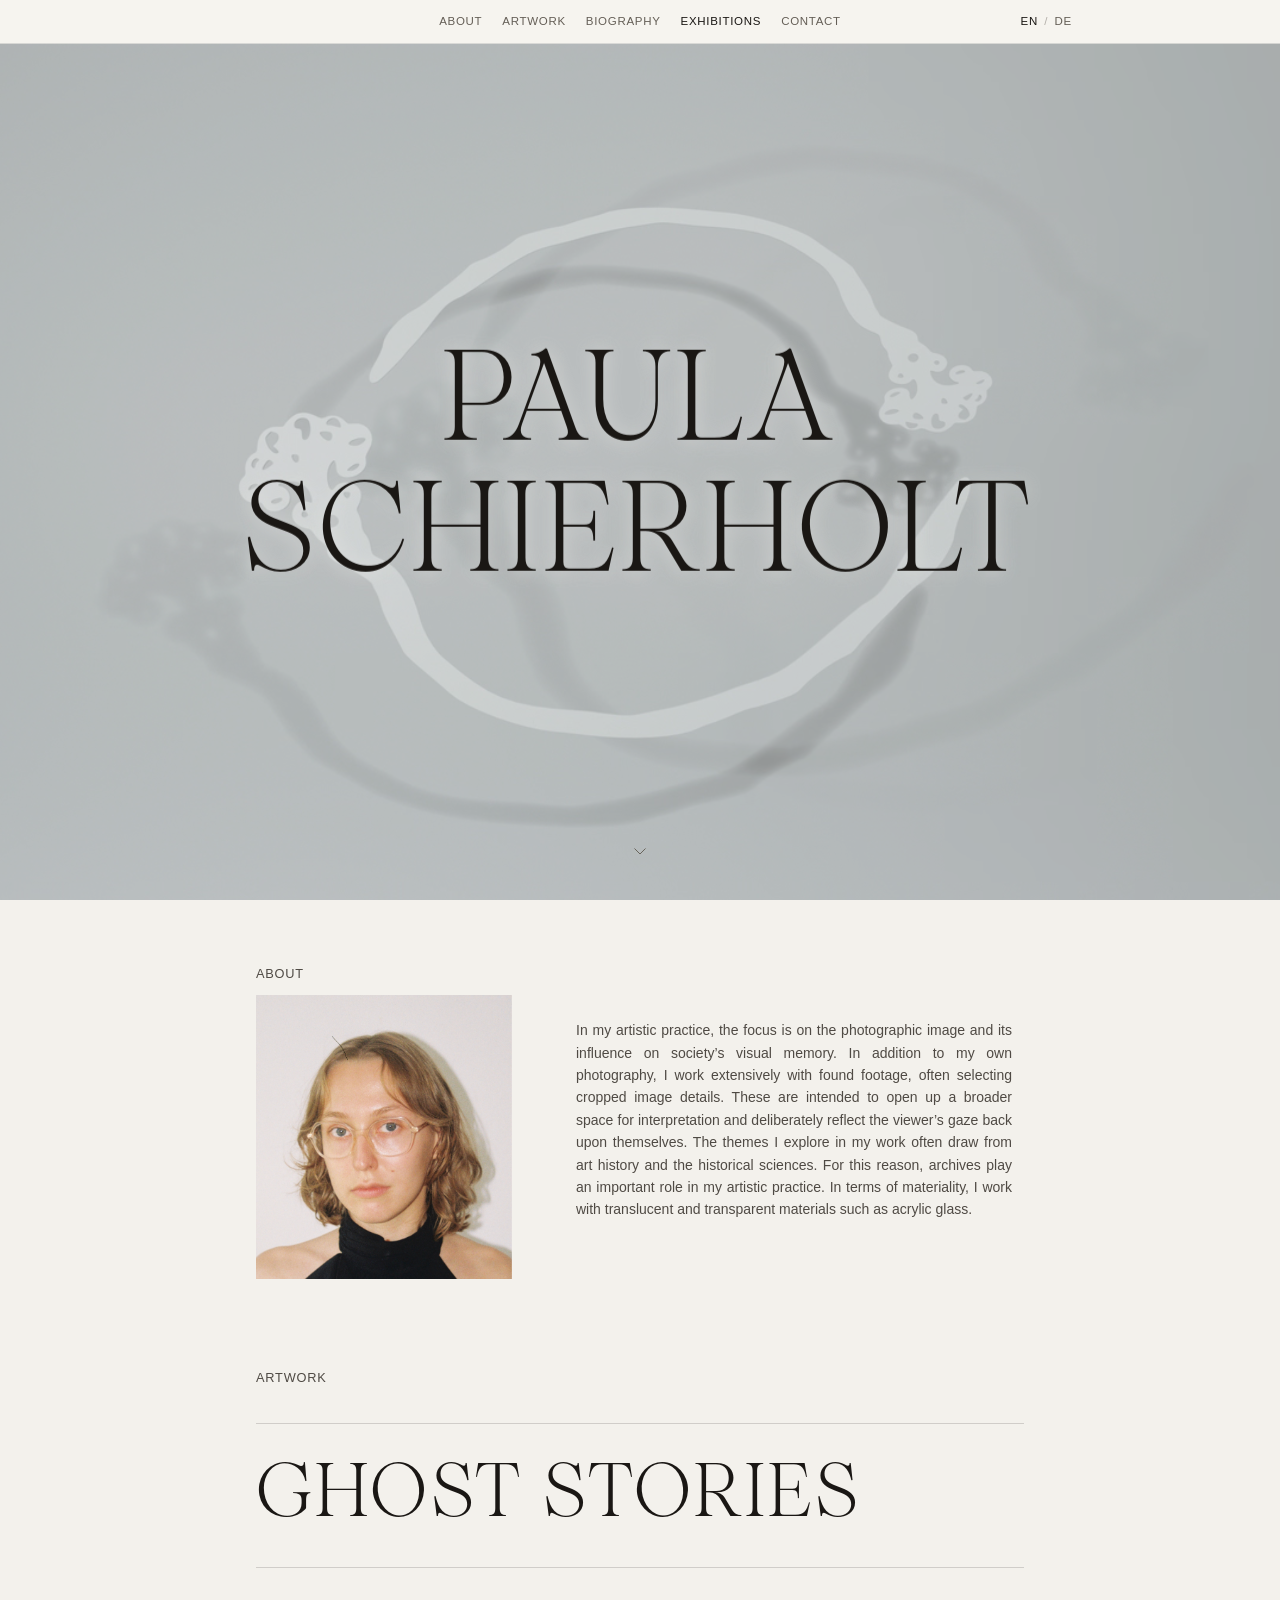
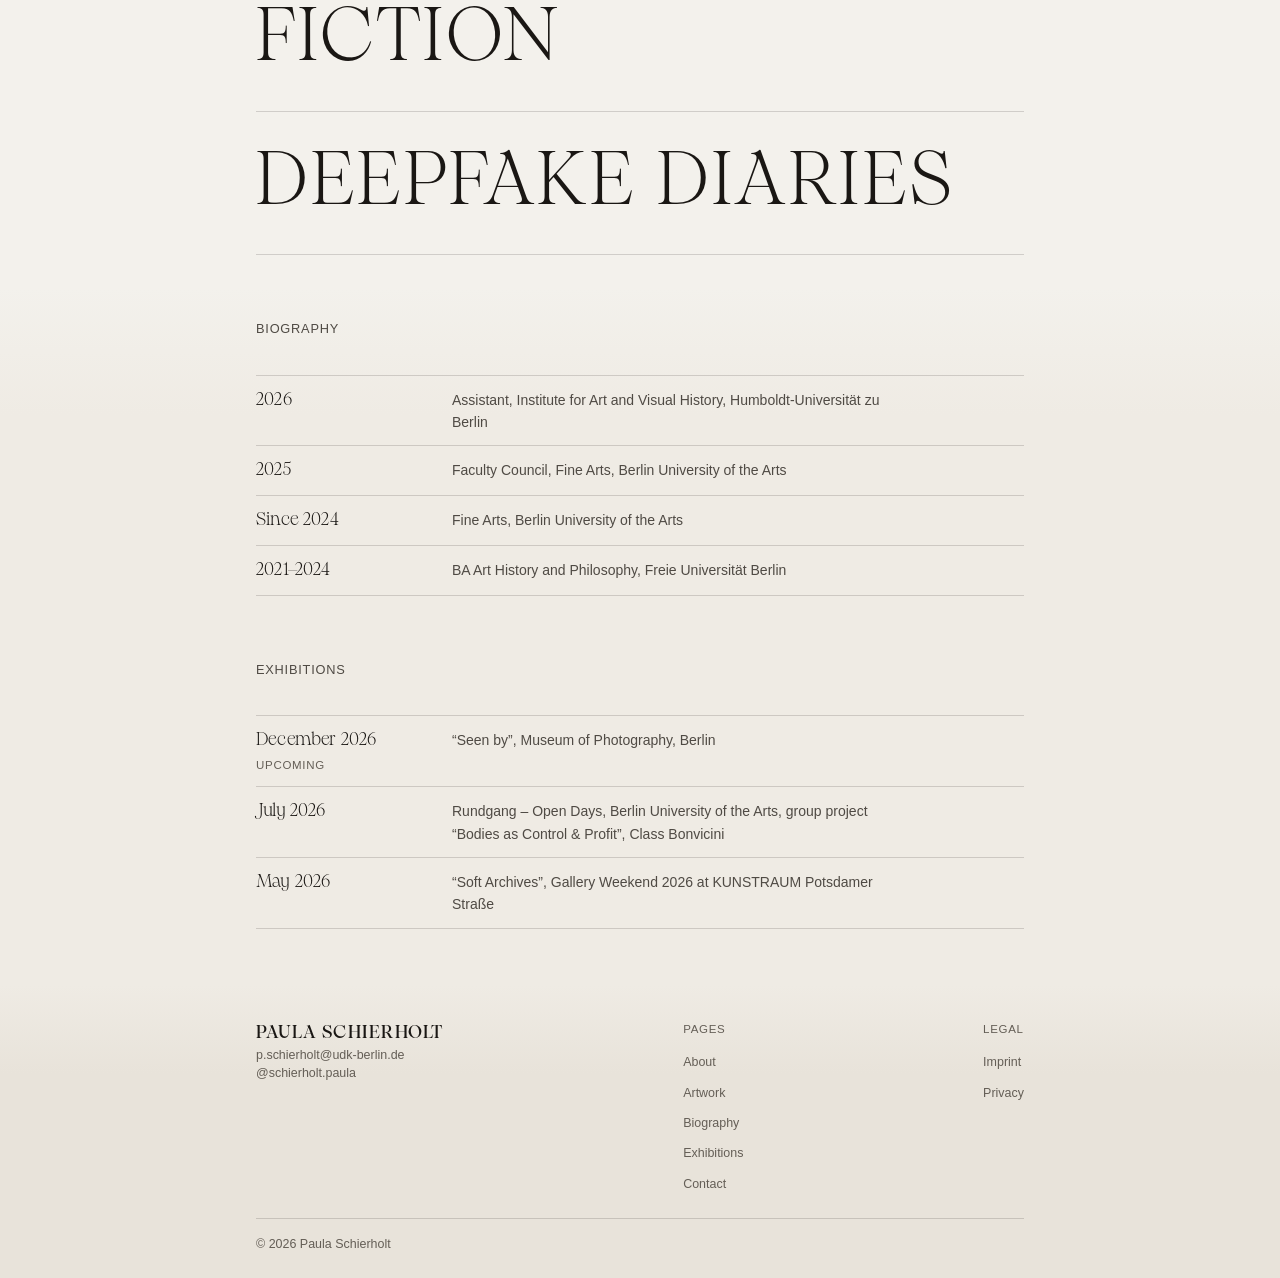
==== commit 06758f3e: "Spacing: legal title clearance, heading ladder, section gaps - Legal pages: space-8 above the page t" ====
--- a/index.html
+++ b/index.html
@@ -74,8 +74,8 @@
                width="1440" height="1600" loading="lazy" />
         </figure>
         <div class="about__text prose">
-          <p class="lang-en" lang="en">In my artistic practice, the focus is on the photographic image and its influence on society’s visual memory. In addition to my own photography, I work extensively with found footage, often selecting cropped image details. These are intended to open up a broader space for interpretation and deliberately reflect the viewer’s gaze back upon themselves. The themes I explore in my work often draw from art history and the historical sciences. For this reason, archives play an important role in my artistic practice. In terms of materiality, I work with translucent and transparent materials such as acrylic glass.</p>
-          <p class="lang-de" lang="de">Im Zentrum meiner künstlerischen Praxis steht das fotografische Bild und sein Einfluss auf das visuelle Gedächtnis der Gesellschaft. Neben meiner eigenen Fotografie arbeite ich intensiv mit Found Footage und wähle dabei häufig angeschnittene Bildausschnitte. Diese sollen einen größeren Interpretationsraum eröffnen und werfen den Blick der Betrachtenden bewusst auf sie selbst zurück. Die Themen, mit denen ich mich beschäftige, stammen oft aus der Kunstgeschichte und den historischen Wissenschaften. Aus diesem Grund spielen Archive eine wichtige Rolle in meiner künstlerischen Praxis. In Bezug auf die Materialität arbeite ich mit lichtdurchlässigen und transparenten Materialien wie Acrylglas.</p>
+          <div class="lang-en" lang="en"><p>In my artistic practice, the focus is on the photographic image and its influence on society’s visual memory. In addition to my own photography, I work extensively with found footage, often selecting cropped image details. These are intended to open up a broader space for interpretation and deliberately reflect the viewer’s gaze back upon themselves. The themes I explore in my work often draw from art history and the historical sciences. For this reason, archives play an important role in my artistic practice. In terms of materiality, I work with translucent and transparent materials such as acrylic glass.</p></div>
+          <div class="lang-de" lang="de"><p>Im Zentrum meiner künstlerischen Praxis steht das fotografische Bild und sein Einfluss auf das visuelle Gedächtnis der Gesellschaft. Neben meiner eigenen Fotografie arbeite ich intensiv mit Found Footage und wähle dabei häufig angeschnittene Bildausschnitte. Diese sollen einen größeren Interpretationsraum eröffnen und werfen den Blick der Betrachtenden bewusst auf sie selbst zurück. Die Themen, mit denen ich mich beschäftige, stammen oft aus der Kunstgeschichte und den historischen Wissenschaften. Aus diesem Grund spielen Archive eine wichtige Rolle in meiner künstlerischen Praxis. In Bezug auf die Materialität arbeite ich mit lichtdurchlässigen und transparenten Materialien wie Acrylglas.</p></div>
         </div>
       </div>
     </section>
--- a/css/style.css
+++ b/css/style.css
@@ -95,8 +95,11 @@
      Delivered as half from each side (see .section), so this token is the
      number you actually see. The previous build set it as the padding on each
      side, which silently doubled it to ~144px between sections — that was not
-     a decision, it was an oversight. */
-  --section-gap: clamp(2.5rem, 5vw, 4.5rem);
+     a decision, it was an oversight.
+     R12: the floor is --space-7 (56px), not 40px. At 40px a phone's section
+     label floated halfway between the section above and its own content (36px
+     below it); 56px above puts it back with what it introduces, as on desktop. */
+  --section-gap: clamp(var(--space-7), 5vw, 4.5rem);
 
   /* Every full-width band (header, section, footer) uses this so their content
      and their rules share one left and right edge. `100%` resolves against the
@@ -155,9 +158,18 @@
    to be "under the header" and scrolled the page ~430px whenever one received
    keyboard focus (on the live site too). As a scroll-margin on what is
    scrolled TO — the cover, every [id] anchor and section, everything focusable
-   below the header — the clearance is identical and the header is left out. */
+   below the header — the clearance is identical and the header is left out.
+   R11: `.section` is listed in its own right. Sections are snap points, and the
+   legal pages' one section has no id, so it had no clearance at all: on a legal
+   page long enough to scroll (the Datenschutzerklärung) proximity snapping
+   settled the page 43px down — exactly the header's height — and the
+   translucent header covered the top of the page title. Measured at 1440: the
+   title box 7px under the header, its ascenders touching the header's edge.
+   With the clearance the snap position resolves to 0. Every index section has
+   an id already, so the index is unchanged. */
 .cover,
 [id],
+.section,
 .site-main :is(a, button),
 .site-footer a {
   scroll-margin-top: calc(var(--header-h) + var(--space-4));
@@ -539,6 +551,11 @@
    other: the eye needs to settle before the ground changes register into the
    footer. One step up the spacing scale — not a bespoke value. */
 .site-main > .section:last-child { padding-bottom: var(--space-7); }
+/* The section under the cover takes the whole gap above it. The half-and-half
+   split assumes a section on both sides; the cover gives no half of its own, so
+   ABOUT sat 36px (20px on a phone) under the video, the tightest start on the
+   site directly under its loudest edge. R12. */
+.cover + .section { padding-top: var(--section-gap); }
 /* RULE: a rule belongs to a list, never to a section. Sections are separated
    by space and by tone. This is what removes the stack of hairlines that used
    to appear between Biography and Exhibitions. */
@@ -985,7 +1002,32 @@
    .legal__section survives as the grouping hook for the rhythm between
    sections. */
 .legal__body { --measure: none; }
-.legal__section + .legal__section { margin-top: var(--space-8); }
+
+/* Space above the page title — R11. A legal page has no cover, so its one
+   section begins directly under the header, and the half --section-gap every
+   section brings (36px at 1440, 20px on a phone) was the only space above the
+   title: it was built as the gap BETWEEN two sections, not as the opening of a
+   page. The title opens with --space-8, one step above anything inside the
+   document (the ladder below), so no heading on the page stands further from
+   what precedes it than the title does. Rem, not a clamp: the headings below
+   it keep their spacing on a phone, so the title does too. Both legal pages,
+   one rule. */
+.site-main--legal > .section:first-child { padding-top: var(--space-8); }
+
+/* THE SPACING LADDER — R12. The space above a heading follows its level, one
+   step per level, and whatever directly follows a heading sits closer to it
+   than anything before it:
+     title  --space-8 above, --space-7 to the first content
+     h2     --space-7 above (it opens each .legal__section), --space-4 below
+     h3     --space-6 above, --space-2 below
+     h4     --space-5 above, --space-2 below
+     a heading directly under another heading: --space-4
+     paragraph to paragraph, and around a list: 0.9em (.prose)
+   Round 10 made the headings smaller (20 / 16 / 14px) but left the space above
+   them at --space-8 / 7 / 6, so a 16px h3 opened with three paragraph gaps and
+   every h3 block read as a new chapter. */
+.section--legal .section__head { margin-bottom: var(--space-7); }
+.legal__section + .legal__section { margin-top: var(--space-7); }
 
 /* A heading is not running text, so it is never capped at the reading measure.
    That cap is what broke "Datenschutzerklärung" across two lines: the word is
@@ -1031,7 +1073,7 @@
   font-weight: 500;
   line-height: 1.4;
   color: var(--ink);
-  margin: var(--space-7) 0 var(--space-2);
+  margin: var(--space-6) 0 var(--space-2);
 }
 /* One clean descent — 1.25 / 1 / 0.875rem, all at weight 500 — instead of the
    old 16.3 / 14.7 / 14.0px in which h4 (600) outweighed its own parent h3
@@ -1046,12 +1088,13 @@
   font-weight: 500;
   line-height: 1.4;
   color: var(--ink);
-  margin: var(--space-6) 0 var(--space-2);
-}
-/* Headings that follow another heading do not need the full run-in space. */
-.legal__body h2 + h3 { margin-top: var(--space-5); }
-.legal__body h3 + h4 { margin-top: var(--space-5); }
-.legal__body ul { margin: 0 0 1em; padding-left: 1.15em; }
+  margin: var(--space-5) 0 var(--space-2);
+}
+/* A heading directly under another heading belongs to it: --space-4, less than
+   the space above either of them (R12 ladder). */
+.legal__body h2 + h3,
+.legal__body h3 + h4 { margin-top: var(--space-4); }
+.legal__body ul { margin: 0 0 0.9em; padding-left: 1.15em; }
 .legal__body li { margin: 0 0 0.5em; }
 .legal__body li:last-child { margin-bottom: 0; }
 /* Inline links in running text underline; navigation links never do. Inside a
